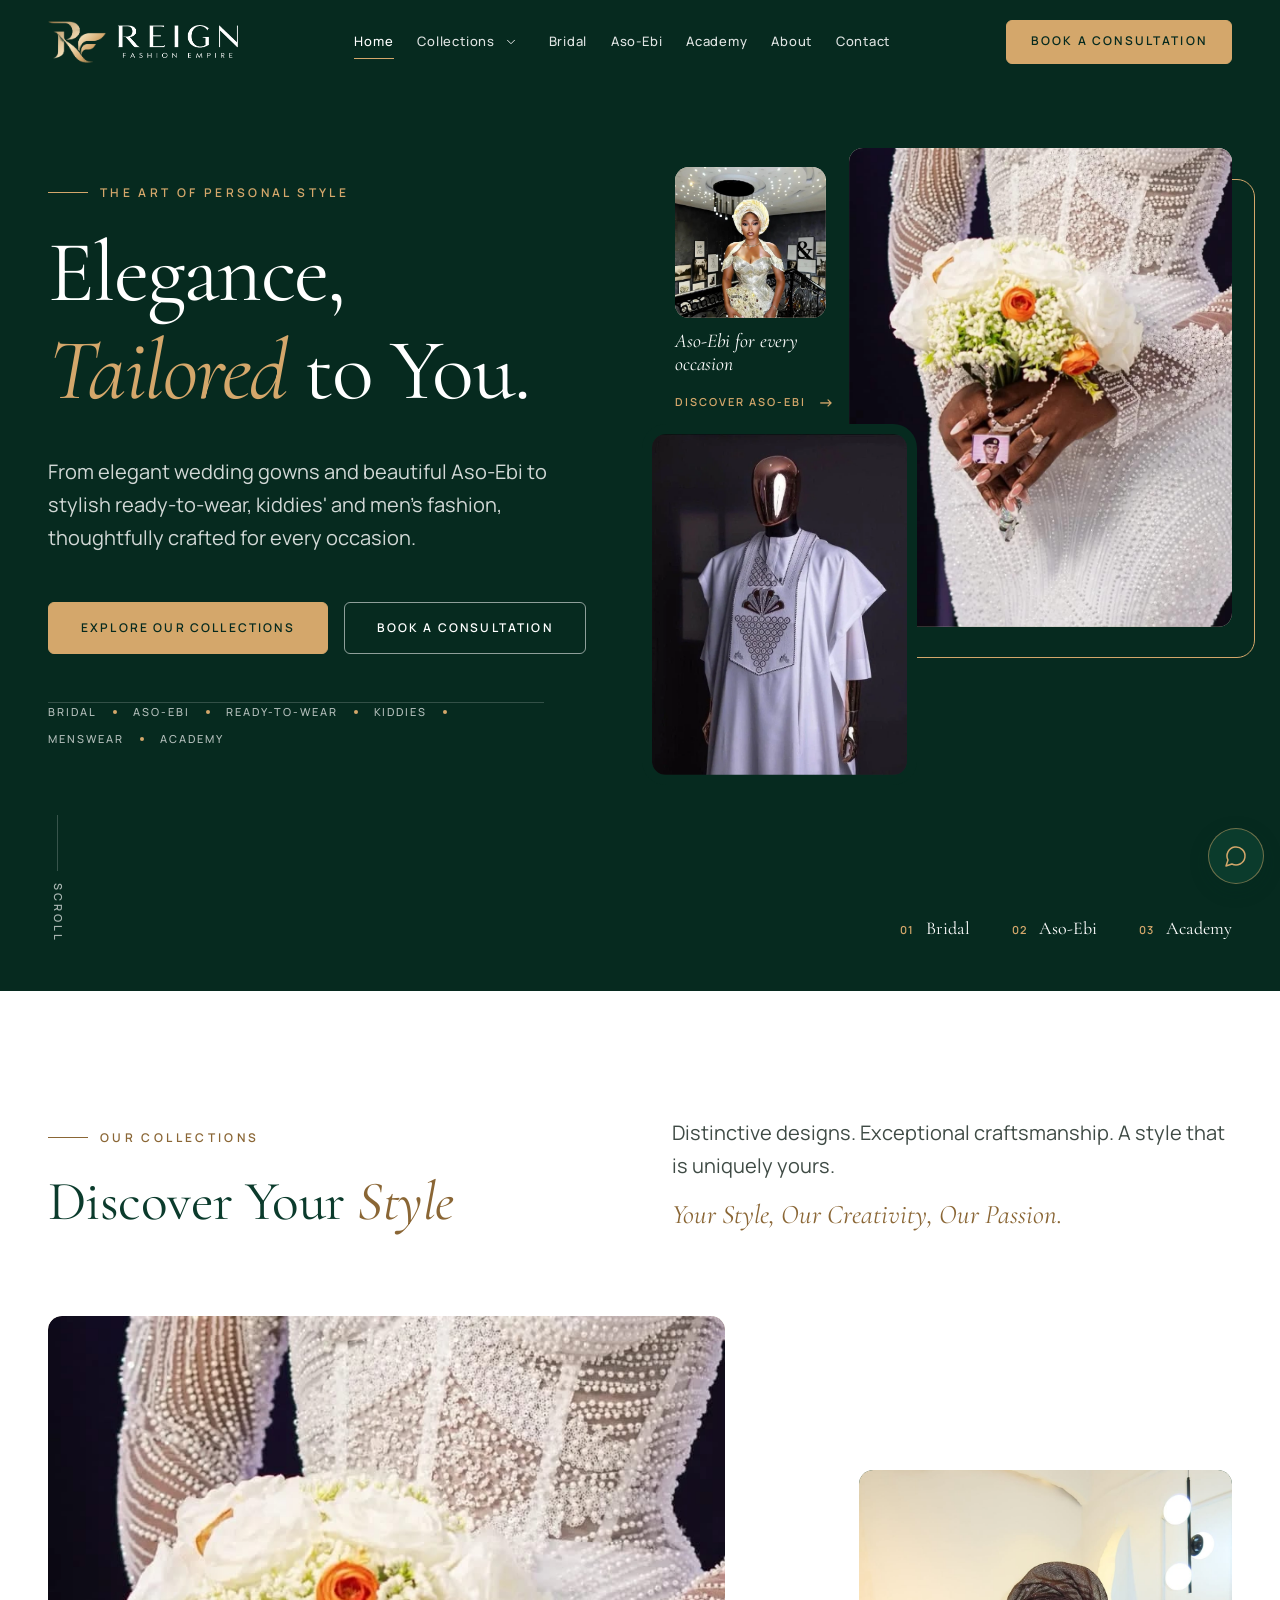
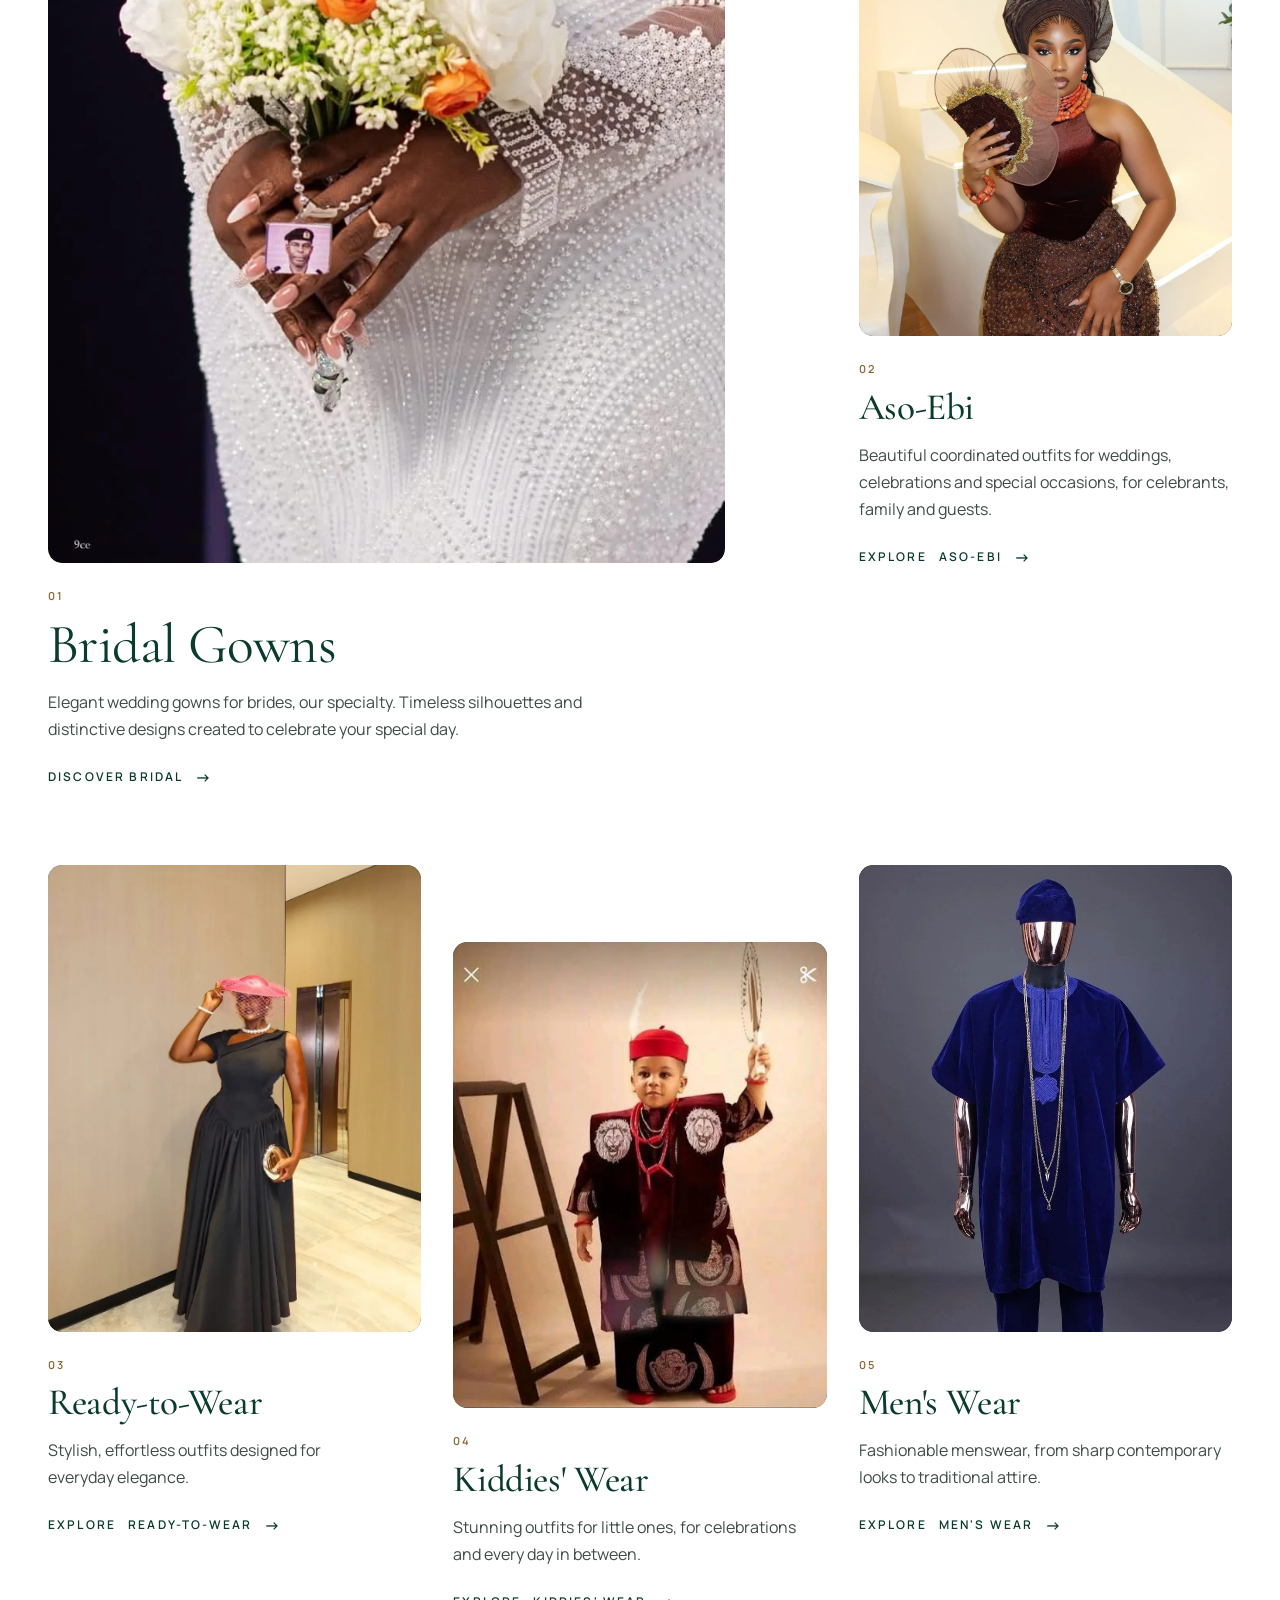
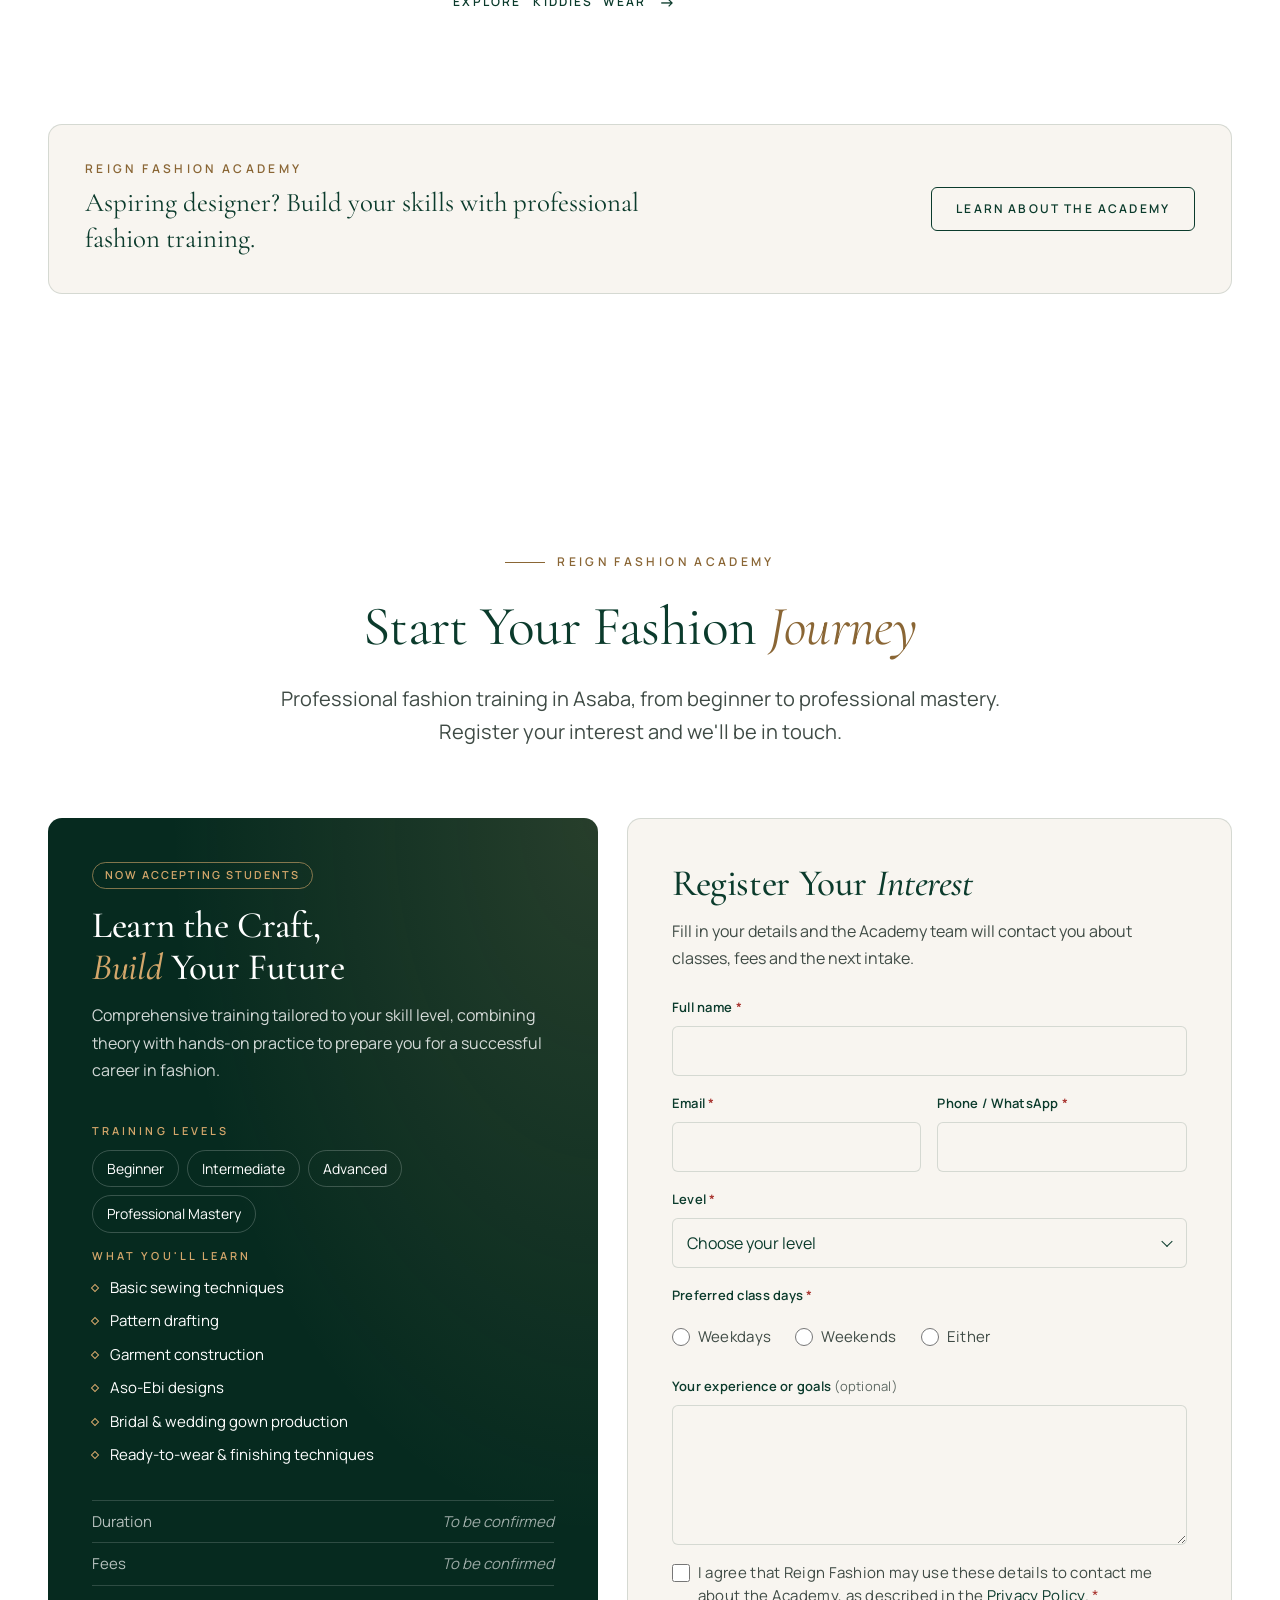
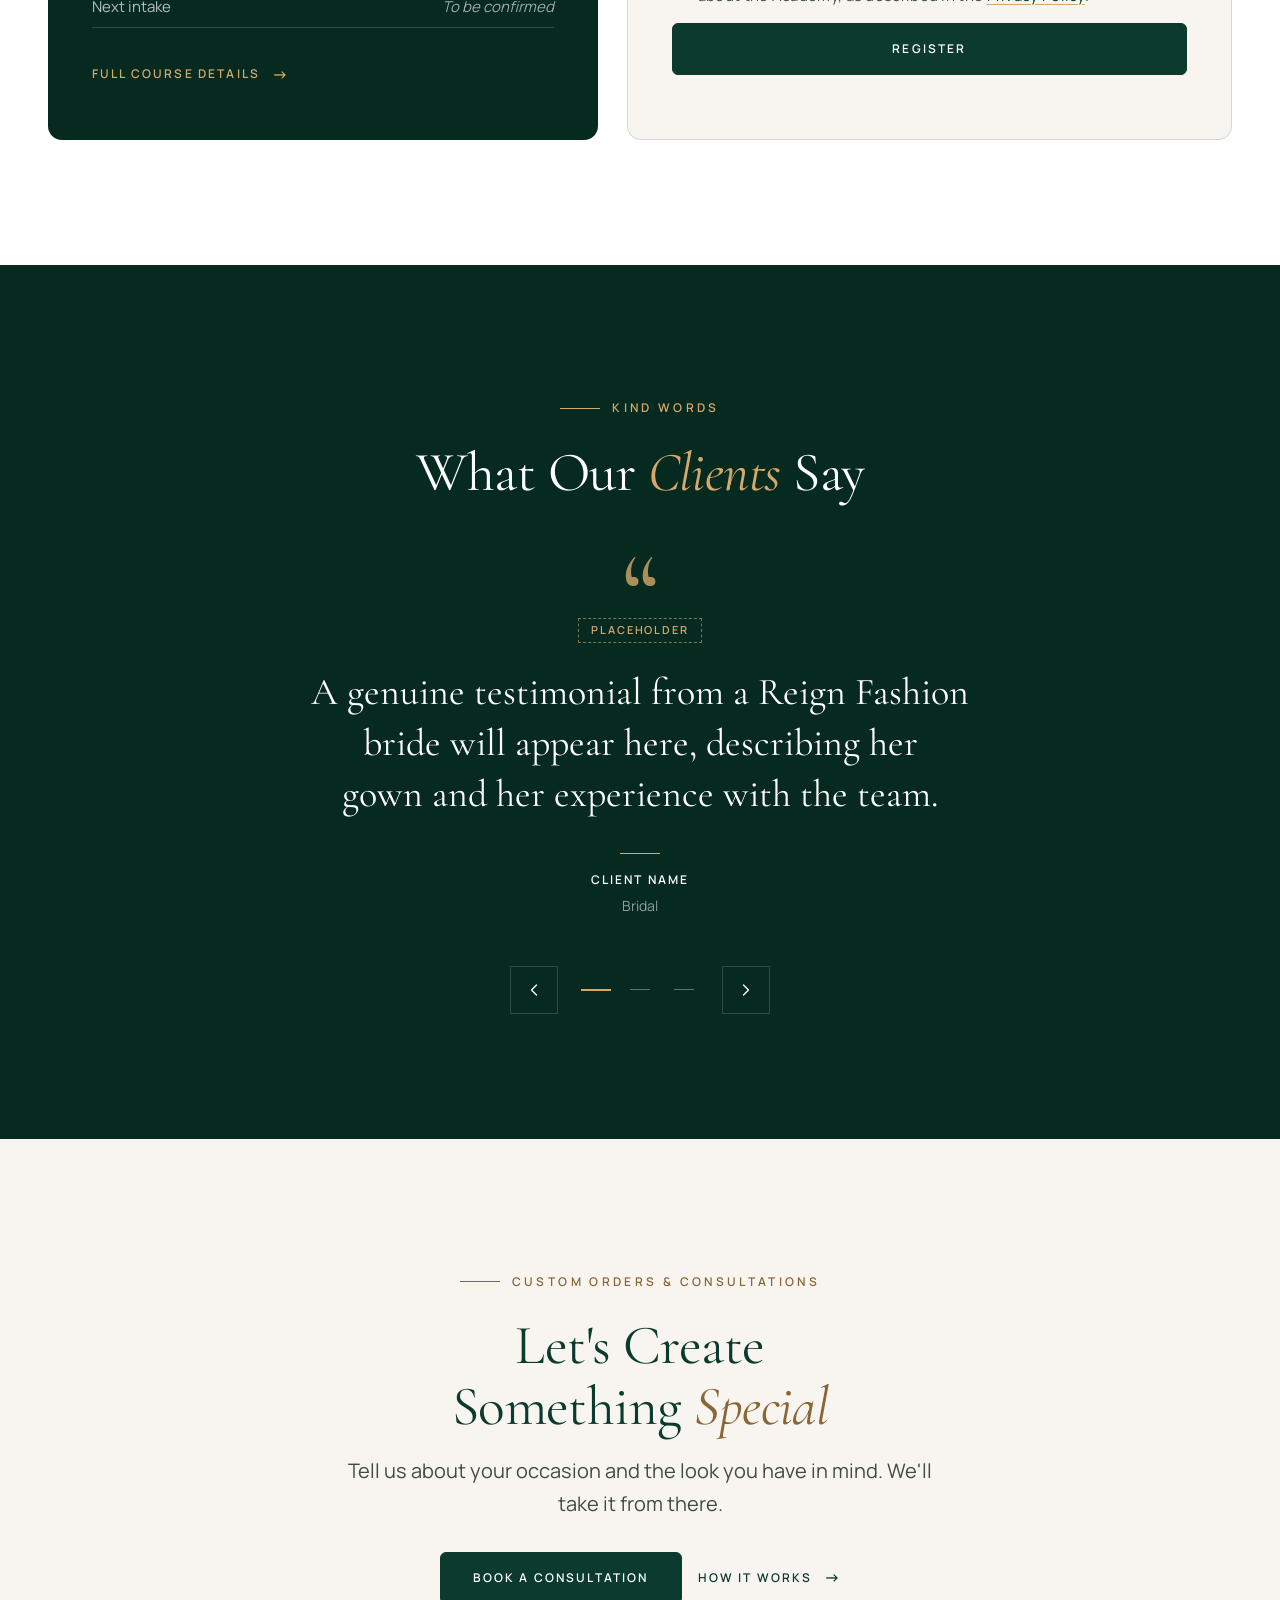
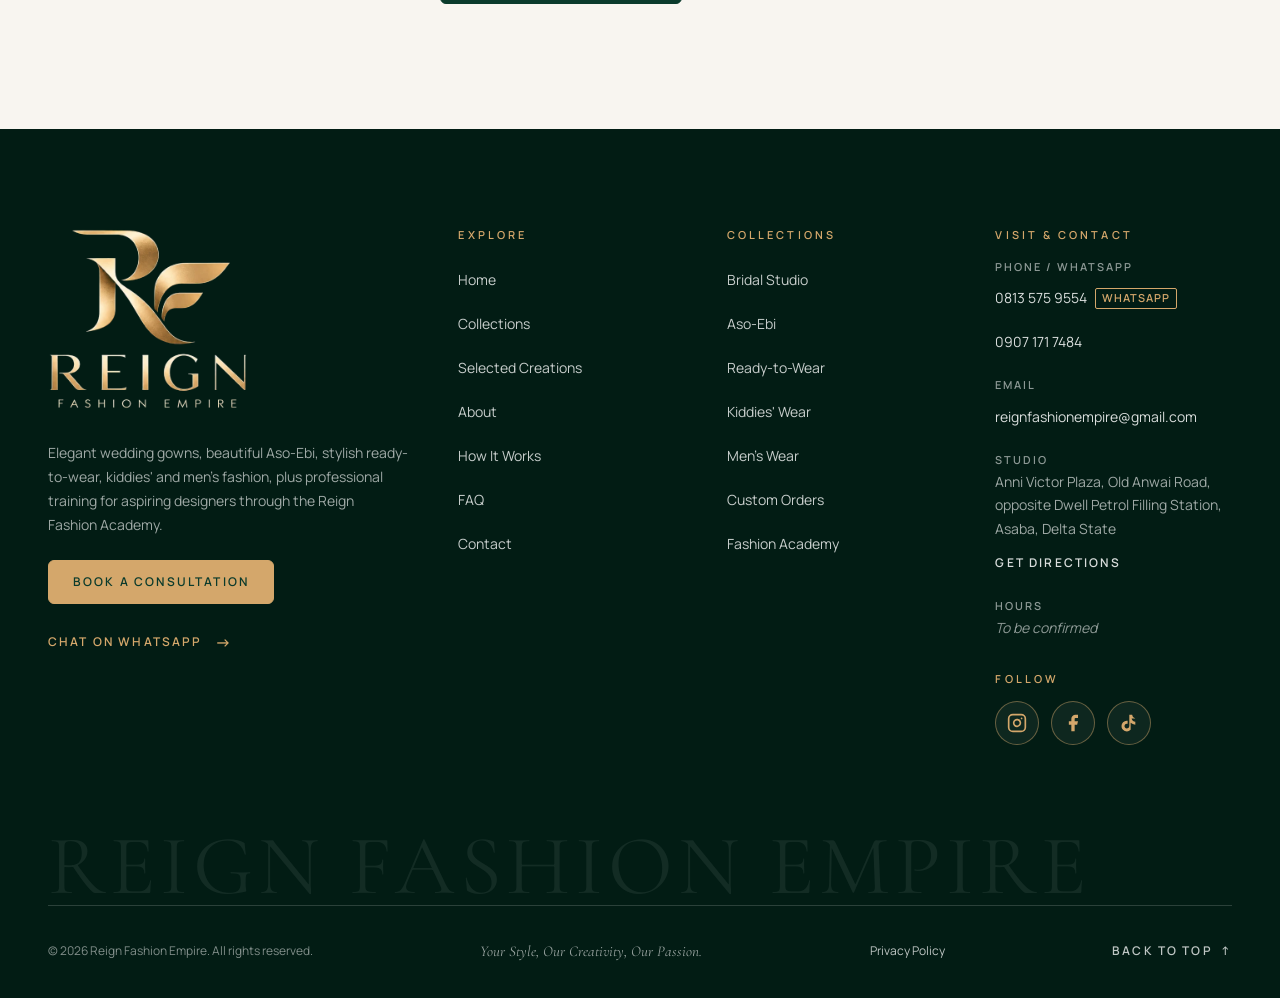
==== index.html @ 63a2de09 "Use the pearl-beaded bouquet gown on every Bridal Gowns card Co-Authored-By: Claude Opus 5.5 <norepl" ====
<!DOCTYPE html>
<html lang="en">
<head>
  <meta charset="UTF-8">
  <meta name="viewport" content="width=device-width, initial-scale=1">

  <title>Reign Fashion Empire | Wedding Gowns, Aso-Ebi &amp; Fashion Academy in Asaba</title>
  <meta name="description" content="Reign Fashion Empire, Asaba: elegant wedding gowns, beautiful Aso-Ebi, stylish ready-to-wear, kiddies' and men's wear, plus professional fashion training at the Reign Fashion Academy.">
  <meta name="theme-color" content="#062A1F">

  <!-- Flags JS support so entrance animations never hide content when JS is off -->
  <script>document.documentElement.classList.add('js');</script>

  <link rel="canonical" href="https://reignfashionempire.com/">

  <!-- Social sharing previews (WhatsApp, Facebook, X, LinkedIn) -->
  <meta property="og:type" content="website">
  <meta property="og:site_name" content="Reign Fashion Empire">
  <meta property="og:locale" content="en_NG">
  <meta property="og:title" content="Reign Fashion Empire | Wedding Gowns, Aso-Ebi & Fashion Academy in Asaba">
  <meta property="og:description" content="Reign Fashion Empire, Asaba: elegant wedding gowns, beautiful Aso-Ebi, stylish ready-to-wear, kiddies' and men's wear, plus professional fashion training at the Reign Fashion Academy.">
  <meta property="og:url" content="https://reignfashionempire.com/">
  <meta property="og:image" content="https://reignfashionempire.com/assets/images/brand/og-image.jpg">
  <meta property="og:image:width" content="1200">
  <meta property="og:image:height" content="630">
  <meta property="og:image:alt" content="Reign Fashion Empire logo in gold on deep green">
  <meta name="twitter:card" content="summary_large_image">
  <meta name="twitter:title" content="Reign Fashion Empire | Wedding Gowns, Aso-Ebi & Fashion Academy in Asaba">
  <meta name="twitter:description" content="Reign Fashion Empire, Asaba: elegant wedding gowns, beautiful Aso-Ebi, stylish ready-to-wear, kiddies' and men's wear, plus professional fashion training at the Reign Fashion Academy.">
  <meta name="twitter:image" content="https://reignfashionempire.com/assets/images/brand/og-image.jpg">

  <!-- STRUCTURED DATA (generated): business details + FAQ for Google -->
  <script type="application/ld+json">
  {
    "@context": "https://schema.org",
    "@type": "ClothingStore",
    "@id": "https://reignfashionempire.com/#business",
    "name": "Reign Fashion Empire",
    "url": "https://reignfashionempire.com/",
    "logo": "https://reignfashionempire.com/assets/images/brand/logo-full-gold.png",
    "image": "https://reignfashionempire.com/assets/images/brand/og-image.jpg",
    "description": "Fashion design house in Asaba creating wedding gowns, Aso-Ebi, ready-to-wear, kiddies' and men's wear, with professional fashion training at the Reign Fashion Academy.",
    "slogan": "Your Style, Our Creativity, Our Passion.",
    "telephone": "+2348135759554",
    "email": "reignfashionempire@gmail.com",
    "address": {
      "@type": "PostalAddress",
      "streetAddress": "Anni Victor Plaza, Old Anwai Road, opposite Dwell Petrol Filling Station",
      "addressLocality": "Asaba",
      "addressRegion": "Delta State",
      "addressCountry": "NG"
    },
    "areaServed": {
      "@type": "City",
      "name": "Asaba"
    },
    "contactPoint": [
      {
        "@type": "ContactPoint",
        "telephone": "+2348135759554",
        "contactType": "customer service",
        "availableLanguage": "English"
      },
      {
        "@type": "ContactPoint",
        "telephone": "+2349071717484",
        "contactType": "customer service",
        "availableLanguage": "English"
      }
    ],
    "sameAs": [
      "https://www.instagram.com/reign_fashion_empire/",
      "https://www.facebook.com/Reign-Fashion-Empire",
      "https://www.tiktok.com/@reignfashionacademy"
    ]
  }
  </script>
  <!-- /STRUCTURED DATA -->

  <!-- Icons: gold RF monogram on brand green (generated from the logo) -->
  <link rel="icon" href="assets/favicon-48.png" type="image/png" sizes="48x48">
  <link rel="apple-touch-icon" href="assets/apple-touch-icon.png">

  <!-- Fonts -->
  <link rel="preconnect" href="https://fonts.googleapis.com">
  <link rel="preconnect" href="https://fonts.gstatic.com" crossorigin>
  <!-- Fonts load without blocking the page; text shows in a fallback font first -->
  <link rel="preload" as="style" href="https://fonts.googleapis.com/css2?family=Cormorant+Garamond:ital,wght@0,400;0,500;0,600;1,400;1,500&family=Manrope:wght@300;400;500;600&display=swap" onload="this.onload=null;this.rel='stylesheet'">
  <noscript><link rel="stylesheet" href="https://fonts.googleapis.com/css2?family=Cormorant+Garamond:ital,wght@0,400;0,500;0,600;1,400;1,500&family=Manrope:wght@300;400;500;600&display=swap"></noscript>

  <link rel="stylesheet" href="css/style.css">

</head>
<body data-page="home">

  <!-- LAYOUT:TOP (generated by tools/build-layout.js: edit there, not here) -->
  <a class="skip-link" href="#main">Skip to main content</a>

  <header class="site-header" id="site-header">
    <div class="container header-inner">
      <a href="./" class="wordmark brand">
        <span class="brand__mark" aria-hidden="true"></span>
        <span class="brand__word" aria-hidden="true"></span>
        <span class="visually-hidden">Reign Fashion Empire, home</span>
      </a>

      <nav class="primary-nav" aria-label="Primary">
        <ul class="nav-list">
          <li><a href="./" class="nav-link is-active" aria-current="page">Home</a></li>
          <li class="nav-item has-sub">
            <a href="collections" class="nav-link">Collections</a>
            <button type="button" class="nav-sub-toggle" aria-expanded="false" aria-controls="sub-collections" aria-label="Show collections menu"><svg class="icon icon--chevron" viewBox="0 0 24 24" aria-hidden="true" focusable="false"><path d="m6 9 6 6 6-6"/></svg></button>
            <ul class="nav-sub" id="sub-collections">
              <li><a href="women" class="nav-sub-link">Women's Collection</a></li>
              <li><a href="men" class="nav-sub-link">Men's Collection</a></li>
              <li><a href="kids" class="nav-sub-link">Kiddies' Collection</a></li>
              <li><a href="collections" class="nav-sub-link">All Collections</a></li>
            </ul>
          </li>
          <li><a href="bridal" class="nav-link">Bridal</a></li>
          <li><a href="aso-ebi" class="nav-link">Aso-Ebi</a></li>
          <li><a href="academy" class="nav-link">Academy</a></li>
          <li><a href="about" class="nav-link">About</a></li>
          <li><a href="contact" class="nav-link">Contact</a></li>
        </ul>
      </nav>

      <a href="contact" class="btn btn--dark btn--sm header-cta">Book a Consultation</a>

      <button class="menu-toggle" id="menu-toggle" type="button"
              aria-expanded="false" aria-controls="mobile-menu" aria-label="Open menu">
        <span class="menu-toggle__bar"></span>
        <span class="menu-toggle__bar"></span>
      </button>
    </div>
  </header>

  <div class="mobile-menu" id="mobile-menu" role="dialog" aria-modal="true" aria-label="Site menu" hidden>
    <div class="mobile-menu__inner container">
      <nav aria-label="Mobile">
        <ul class="mobile-nav-list">
          <li><a href="./" class="mobile-nav-link is-active" aria-current="page">Home</a></li>
          <li><a href="collections" class="mobile-nav-link">Collections</a>
            <ul class="mobile-sub-list">
              <li><a href="women" class="mobile-sub-link">Women's Collection</a></li>
              <li><a href="men" class="mobile-sub-link">Men's Collection</a></li>
              <li><a href="kids" class="mobile-sub-link">Kiddies' Collection</a></li>
            </ul>
          </li>
          <li><a href="bridal" class="mobile-nav-link">Bridal</a></li>
          <li><a href="aso-ebi" class="mobile-nav-link">Aso-Ebi</a></li>
          <li><a href="academy" class="mobile-nav-link">Academy</a></li>
          <li><a href="about" class="mobile-nav-link">About</a></li>
          <li><a href="contact" class="mobile-nav-link">Contact</a></li>
        </ul>
      </nav>
      <div class="mobile-menu__footer">
        <a href="contact" class="btn btn--gold mobile-nav-link">Book a Consultation</a>
        <p class="mobile-menu__note">Bridal · Aso-Ebi · Ready-to-Wear · Academy</p>
      </div>
    </div>
  </div>
  <!-- /LAYOUT:TOP -->

  <main id="main">

    <!-- ============================================================
         HERO
         ============================================================ -->
    <section id="home" class="hero" aria-labelledby="hero-title">
      <div class="container hero__grid">

        <div class="hero__content">
          <p class="eyebrow hero-anim" style="--d: 100ms">The Art of Personal Style</p>

          <h1 id="hero-title" class="display hero__title">
            <span class="hero__line"><span class="hero-anim hero-anim--rise" style="--d: 200ms">Elegance,</span></span>
            <span class="hero__line"><span class="hero-anim hero-anim--rise" style="--d: 320ms"><em>Tailored</em> to You.</span></span>
          </h1>

          <p class="lead hero__lead hero-anim" style="--d: 520ms">
            From elegant wedding gowns and beautiful Aso-Ebi to stylish ready-to-wear,
            kiddies' and men's fashion, thoughtfully crafted for every occasion.
          </p>

          <div class="btn-row hero-anim" style="--d: 640ms">
            <a href="#collections" class="btn btn--dark">Explore Our Collections</a>
            <a href="contact" class="btn btn--outline">Book a Consultation</a>
          </div>

          <ul class="hero__tags hero-anim" style="--d: 760ms" aria-label="What we create">
            <li>Bridal</li>
            <li>Aso-Ebi</li>
            <li>Ready-to-Wear</li>
            <li>Kiddies</li>
            <li>Menswear</li>
            <li>Academy</li>
          </ul>
        </div>

        <!-- Editorial image composition.
             To use real photos, place an <img> inside each .img-slot, e.g.
             <img src="assets/images/hero-bridal.jpg" alt="…" width="1200" height="1500" fetchpriority="high">
             The placeholder label hides automatically once an <img> is present. -->
        <div class="hero__visual">
          <span class="hero__frame" aria-hidden="true"></span>

          <!-- IMAGE SLOT: hero-bridal — assets/images/bridal/gown-pearl-mermaid-veil.webp (owner photo) (portrait 4:5, min. 1200×1500)
               Lead image: wedding gowns are the brand's specialty. -->
          <figure class="hero__img hero__img--main">
            <div class="img-slot img-slot--warm ratio-portrait hero-reveal" style="--d: 300ms"
                 data-label="Hero · Bridal gown · 4:5"><img src="assets/images/bridal/bridal-pearl-bouquet.jpg" alt="Reign Fashion bridal: pearl-beaded illusion gown with sheer sleeves, held with a bouquet of white roses and orange ranunculus" width="864" height="1080" fetchpriority="high" decoding="async" style="object-position: 50% 40%"></div>
          </figure>

          <!-- IMAGE SLOT: hero-men — assets/images/men/men-white-agbada.webp (owner photo) (portrait 3:4, min. 900×1200) -->
          <figure class="hero__img hero__img--overlap">
            <div class="img-slot img-slot--dark hero-reveal" style="--d: 500ms; aspect-ratio: 3 / 4"
                 data-label="Hero · Men's wear · 3:4"><img src="assets/images/men/men-white-agbada.webp" alt="Reign Fashion menswear: white agbada with an ornate embroidered front panel" width="735" height="916" loading="lazy" decoding="async" style="object-position: 50% 22%"></div>
          </figure>

          <!-- IMAGE SLOT: hero-aso-ebi — assets/images/aso-ebi/aso-ebi-champagne-rose.jpg (square 1:1) -->
          <figure class="hero__img hero__img--small">
            <div class="img-slot img-slot--warm ratio-square hero-reveal" style="--d: 700ms"
                 data-label="Hero · Aso‑Ebi · 1:1"><img src="assets/images/aso-ebi/aso-ebi-silver-sister-groom.jpg" alt="Reign Fashion Aso-Ebi: silver and gold sculpted corset gown with off-shoulder straps, gold gele and a “Sister of the Groom” fan" width="961" height="1172" decoding="async" style="object-position: 50% 14%"></div>
            <figcaption class="hero__caption hero-anim" style="--d: 1000ms">
              <span class="hero__caption-kicker">Aso-Ebi for every occasion</span>
              <a href="aso-ebi" class="link-arrow">Discover Aso-Ebi</a>
            </figcaption>
          </figure>
        </div>
      </div>

      <div class="container hero__foot">
        <a href="#collections" class="scroll-cue" aria-label="Scroll to collections">
          <span class="scroll-cue__line" aria-hidden="true"></span>
          <span class="scroll-cue__text">Scroll</span>
        </a>
        <nav class="hero__index" aria-label="Collections shortcuts">
          <a href="bridal"><span>01</span> Bridal</a>
          <a href="#aso-ebi"><span>02</span> Aso-Ebi</a>
          <a href="academy"><span>03</span> Academy</a>
        </nav>
      </div>
    </section>

    <!-- ============================================================
         COLLECTIONS
         Each "Explore" link points to the gallery and carries a
         data-gallery-filter value; the gallery (built later) uses it
         to pre-select the matching category.
         ============================================================ -->
    <section id="collections" class="section section--white collections" aria-labelledby="collections-title">
      <div class="container">

        <header class="collections__head">
          <div>
            <p class="eyebrow reveal">Our Collections</p>
            <h2 id="collections-title" class="h2 reveal" style="--d: 80ms">Discover Your <em>Style</em></h2>
          </div>
          <div class="collections__intro reveal" style="--d: 160ms">
            <p class="lead">Distinctive designs. Exceptional craftsmanship. A style that is uniquely yours.</p>
            <p class="collections__motto">Your Style, Our Creativity, Our Passion.</p>
          </div>
        </header>

        <div class="collections__grid">

          <!-- 01 — Bridal (feature panel) -->
          <article class="collection collection--feature reveal" aria-labelledby="col-bridal-title">
            <div class="collection__media">
              <!-- IMAGE SLOT: collection-bridal — assets/images/bridal/gown-crystal-cape.webp (owner photo) (portrait 4:5, min. 1400×1750) -->
              <div class="img-slot img-slot--warm" data-label="Collection · Wedding gowns · 4:5"><img src="assets/images/bridal/bridal-pearl-bouquet.jpg" alt="Reign Fashion bridal: pearl-beaded illusion gown with sheer sleeves, held with a bouquet of white roses and orange ranunculus" width="864" height="1080" loading="lazy" decoding="async" style="object-position: 50% 40%"></div>
            </div>
            <div class="collection__body">
              <span class="collection__index">01</span>
              <h3 id="col-bridal-title" class="collection__title">Bridal Gowns</h3>
              <p class="collection__text">
                Elegant wedding gowns for brides, our specialty. Timeless silhouettes and
                distinctive designs created to celebrate your special day.
              </p>
              <a href="bridal" class="link-arrow collection__link">Discover Bridal</a>
            </div>
          </article>

          <!-- 02 — Aso-Ebi -->
          <article class="collection collection--offset reveal" style="--d: 120ms" id="aso-ebi" aria-labelledby="col-asoebi-title">
            <div class="collection__media">
              <!-- IMAGE SLOT: collection-aso-ebi — assets/images/aso-ebi/aso-ebi-emerald-corset.jpg (portrait 4:5) -->
              <div class="img-slot img-slot--wine" data-label="Collection · Aso‑Ebi · 4:5"><img src="assets/images/aso-ebi/aso-ebi-chocolate-velvet-fan.jpg" alt="Reign Fashion Aso-Ebi: chocolate velvet halter bodice with a beaded lace skirt, brown gele, coral beads and a beaded hand fan" width="1066" height="1600" loading="lazy" decoding="async" style="object-position: 50% 20%"></div>
            </div>
            <div class="collection__body">
              <span class="collection__index">02</span>
              <h3 id="col-asoebi-title" class="collection__title">Aso-Ebi</h3>
              <p class="collection__text">
                Beautiful coordinated outfits for weddings, celebrations and special
                occasions, for celebrants, family and guests.
              </p>
              <a href="aso-ebi" class="link-arrow collection__link" data-gallery-filter="aso-ebi">Explore <span class="collection__link-cat">Aso-Ebi</span></a>
            </div>
          </article>

          <!-- 03 — Ready-to-Wear -->
          <article class="collection reveal" id="ready-to-wear" aria-labelledby="col-rtw-title">
            <div class="collection__media">
              <!-- IMAGE SLOT: collection-ready-to-wear — assets/images/ready-to-wear/ready-to-wear-burgundy-jumpsuit.jpg (portrait 4:5) -->
              <div class="img-slot img-slot--wine" data-label="Collection · Ready-to-wear · 4:5"><img src="assets/images/ready-to-wear/ready-to-wear-black-gown-pink-hat.jpg" alt="Reign Fashion ready-to-wear: black asymmetric drop-waist gown styled with a pink veiled hat and pearls" width="853" height="1068" loading="lazy" decoding="async" style="object-position: 50% 25%"></div>
            </div>
            <div class="collection__body">
              <span class="collection__index">03</span>
              <h3 id="col-rtw-title" class="collection__title">Ready-to-Wear</h3>
              <p class="collection__text">Stylish, effortless outfits designed for everyday elegance.</p>
              <a href="collections?filter=ready-to-wear#gallery" class="link-arrow collection__link" data-gallery-filter="ready-to-wear">Explore <span class="collection__link-cat">Ready-to-Wear</span></a>
            </div>
          </article>

          <!-- 04 — Kiddies' Wear -->
          <article class="collection collection--offset-sm reveal" style="--d: 120ms" id="kids" aria-labelledby="col-kids-title">
            <div class="collection__media">
              <!-- IMAGE SLOT: collection-kids — assets/images/kids/kids-royal-isiagu.jpg (portrait 4:5) -->
              <div class="img-slot img-slot--wine" data-label="Collection · Kiddies' wear · 4:5"><img src="assets/images/kids/kids-royal-isiagu.jpg" alt="Reign Fashion kiddies: Young boy in royal burgundy Isiagu outfit with red cap, coral beads and ceremonial fan" width="507" height="604" loading="lazy" decoding="async" style="object-position: 50% 15%"></div>
            </div>
            <div class="collection__body">
              <span class="collection__index">04</span>
              <h3 id="col-kids-title" class="collection__title">Kiddies' Wear</h3>
              <p class="collection__text">Stunning outfits for little ones, for celebrations and every day in between.</p>
              <a href="kids" class="link-arrow collection__link">Explore <span class="collection__link-cat">Kiddies' Wear</span></a>
            </div>
          </article>

          <!-- 05 — Men's Wear -->
          <article class="collection reveal" style="--d: 240ms" id="men" aria-labelledby="col-men-title">
            <div class="collection__media">
              <!-- IMAGE SLOT: collection-men — assets/images/men/men-royal-velvet.webp (owner photo) (portrait 4:5, min. 900×1125) -->
              <div class="img-slot img-slot--dark" data-label="Collection · Men's wear · 4:5"><img src="assets/images/men/men-royal-velvet.webp" alt="Reign Fashion menswear: royal blue velvet kaftan with an embroidered neckline and matching cap" width="735" height="909" loading="lazy" decoding="async" style="object-position: 50% 25%"></div>
            </div>
            <div class="collection__body">
              <span class="collection__index">05</span>
              <h3 id="col-men-title" class="collection__title">Men's Wear</h3>
              <p class="collection__text">Fashionable menswear, from sharp contemporary looks to traditional attire.</p>
              <a href="men" class="link-arrow collection__link">Explore <span class="collection__link-cat">Men's Wear</span></a>
            </div>
          </article>

        </div>

        <!-- Academy teaser: full section follows in a later step -->
        <aside class="collections__academy reveal" aria-label="Reign Fashion Academy">
          <p class="collections__academy-text">
            <span class="collections__academy-kicker">Reign Fashion Academy</span>
            Aspiring designer? Build your skills with professional fashion training.
          </p>
          <a href="academy" class="btn btn--outline btn--sm">Learn About the Academy</a>
        </aside>

      </div>
    </section>

    <!-- ============================================================
         ACADEMY REGISTRATION (home page)
         Left card: class advert. Right card: registration form, posted to
         api/academy-register.php and listed in admin/academy.php.
         Schedule & fees are filled from admin → Settings (data-academy).
         ============================================================ -->
    <section id="academy-register" class="section section--white academy-reg" aria-labelledby="academy-reg-title">
      <div class="container">
        <header class="section-head section-head--center">
          <p class="eyebrow reveal">Reign Fashion Academy</p>
          <h2 id="academy-reg-title" class="h2 reveal" style="--d: 80ms">Start Your Fashion <em>Journey</em></h2>
          <p class="lead reveal" style="--d: 160ms">Professional fashion training in Asaba, from beginner to professional mastery. Register your interest and we'll be in touch.</p>
        </header>

        <div class="academy-reg__grid">
          <!-- Card 1: advert -->
          <article class="reg-card reg-card--advert reveal" aria-labelledby="advert-title">
            <p class="reg-card__kicker">Now accepting students</p>
            <h3 id="advert-title" class="reg-card__title">Learn the Craft, <em>Build</em> Your Future</h3>
            <p class="reg-card__text">Comprehensive training tailored to your skill level, combining theory with hands-on practice to prepare you for a successful career in fashion.</p>

            <h4 class="reg-card__label">Training levels</h4>
            <ul class="reg-levels">
              <li>Beginner</li>
              <li>Intermediate</li>
              <li>Advanced</li>
              <li>Professional Mastery</li>
            </ul>

            <h4 class="reg-card__label">What you'll learn</h4>
            <ul class="reg-topics">
              <li>Basic sewing techniques</li>
              <li>Pattern drafting</li>
              <li>Garment construction</li>
              <li>Aso-Ebi designs</li>
              <li>Bridal &amp; wedding gown production</li>
              <li>Ready-to-wear &amp; finishing techniques</li>
            </ul>

            <dl class="reg-facts">
              <div><dt>Duration</dt><dd class="is-pending" data-academy="duration">To be confirmed</dd></div>
              <div><dt>Fees</dt><dd class="is-pending" data-academy="fees">To be confirmed</dd></div>
              <div><dt>Next intake</dt><dd class="is-pending" data-academy="intake">To be confirmed</dd></div>
            </dl>
            <a href="academy" class="link-arrow reg-card__more">Full Course Details</a>
          </article>

          <!-- Card 2: registration form -->
          <div class="reg-card reg-card--form reveal" style="--d: 120ms">
            <h3 class="reg-card__title">Register Your <em>Interest</em></h3>
            <p class="reg-card__text">Fill in your details and the Academy team will contact you about classes, fees and the next intake.</p>

            <form class="reg-form" id="academy-form" novalidate>
              <div class="field">
                <label for="a-name">Full name <span class="req" aria-hidden="true">*</span></label>
                <input id="a-name" name="name" type="text" autocomplete="name" required aria-describedby="a-name-err">
                <p class="field__error" id="a-name-err"></p>
              </div>
              <div class="reg-form__row">
                <div class="field">
                  <label for="a-email">Email <span class="req" aria-hidden="true">*</span></label>
                  <input id="a-email" name="email" type="email" autocomplete="email" inputmode="email" required aria-describedby="a-email-err">
                  <p class="field__error" id="a-email-err"></p>
                </div>
                <div class="field">
                  <label for="a-phone">Phone / WhatsApp <span class="req" aria-hidden="true">*</span></label>
                  <input id="a-phone" name="phone" type="tel" autocomplete="tel" inputmode="tel" required aria-describedby="a-phone-err">
                  <p class="field__error" id="a-phone-err"></p>
                </div>
              </div>
              <div class="field">
                <label for="a-level">Level <span class="req" aria-hidden="true">*</span></label>
                <div class="select-wrap">
                  <select id="a-level" name="level" required aria-describedby="a-level-err">
                    <option value="">Choose your level</option>
                    <option value="beginner">Beginner: I'm new to sewing</option>
                    <option value="intermediate">Intermediate: I can sew basic garments</option>
                    <option value="advanced">Advanced: I make full outfits</option>
                    <option value="professional">Professional Mastery</option>
                  </select>
                </div>
                <p class="field__error" id="a-level-err"></p>
              </div>
              <fieldset class="field field--choice" aria-describedby="a-schedule-err">
                <legend>Preferred class days <span class="req" aria-hidden="true">*</span></legend>
                <div class="choices">
                  <label class="choice"><input type="radio" name="schedule" value="weekdays" required> Weekdays</label>
                  <label class="choice"><input type="radio" name="schedule" value="weekends"> Weekends</label>
                  <label class="choice"><input type="radio" name="schedule" value="either"> Either</label>
                </div>
                <p class="field__error" id="a-schedule-err"></p>
              </fieldset>
              <div class="field">
                <label for="a-experience">Your experience or goals <span class="field__optional">(optional)</span></label>
                <textarea id="a-experience" name="experience" rows="3" maxlength="1500"></textarea>
              </div>
              <div class="field field--consent">
                <label class="choice choice--consent">
                  <input type="checkbox" name="consent" value="yes" required aria-describedby="a-consent-err">
                  <span>I agree that Reign Fashion may use these details to contact me about the Academy, as described in the <a href="privacy" target="_blank" rel="noopener">Privacy Policy</a>. <span class="req" aria-hidden="true">*</span></span>
                </label>
                <p class="field__error" id="a-consent-err"></p>
              </div>
              <div class="hp" aria-hidden="true">
                <label for="a-website">Leave this field empty</label>
                <input id="a-website" name="website" type="text" tabindex="-1" autocomplete="off">
              </div>
              <button type="submit" class="btn btn--dark reg-form__submit">Register</button>
              <div class="form-status" id="academy-status" role="status" aria-live="polite" tabindex="-1" hidden></div>
            </form>
          </div>
        </div>
      </div>
    </section>

    <!-- ============================================================
         TESTIMONIALS
         PLACEHOLDERS ONLY — replace each slide with genuine client
         feedback (shared with the client's permission), then delete the
         .testimonial__tag "Placeholder" labels. Do not add invented
         names, photos or star ratings.
         To add or remove a testimonial, copy or delete an <li> slide;
         the script builds the dots and counter automatically.
         ============================================================ -->
    <section id="testimonials" class="section section--dark testimonials on-dark" aria-labelledby="testimonials-title">
      <div class="container">

        <header class="section-head section-head--center">
          <p class="eyebrow reveal">Kind Words</p>
          <h2 id="testimonials-title" class="h2 reveal" style="--d: 80ms">What Our <em>Clients</em> Say</h2>
        </header>

        <div class="carousel reveal" style="--d: 160ms" aria-roledescription="carousel" aria-label="Client testimonials">
          <span class="testimonial__mark" aria-hidden="true">&ldquo;</span>

          <div class="carousel__viewport">
            <ul class="carousel__track" aria-live="polite">
              <li class="carousel__slide" role="group" aria-roledescription="slide" aria-label="1 of 3">
                <figure class="testimonial">
                  <span class="testimonial__tag">Placeholder</span>
                  <blockquote class="testimonial__quote">
                    <p>A genuine testimonial from a Reign Fashion bride will appear here, describing her gown and her experience with the team.</p>
                  </blockquote>
                  <figcaption class="testimonial__cite">
                    <span class="testimonial__name">Client name</span>
                    <span class="testimonial__meta">Bridal</span>
                  </figcaption>
                </figure>
              </li>
              <li class="carousel__slide" role="group" aria-roledescription="slide" aria-label="2 of 3">
                <figure class="testimonial">
                  <span class="testimonial__tag">Placeholder</span>
                  <blockquote class="testimonial__quote">
                    <p>Feedback from an Aso-Ebi or occasion-wear client will appear here once it has been collected and approved for use.</p>
                  </blockquote>
                  <figcaption class="testimonial__cite">
                    <span class="testimonial__name">Client name</span>
                    <span class="testimonial__meta">Aso-Ebi</span>
                  </figcaption>
                </figure>
              </li>
              <li class="carousel__slide" role="group" aria-roledescription="slide" aria-label="3 of 3">
                <figure class="testimonial">
                  <span class="testimonial__tag">Placeholder</span>
                  <blockquote class="testimonial__quote">
                    <p>Words from a Reign Fashion Academy student about their training experience will appear here.</p>
                  </blockquote>
                  <figcaption class="testimonial__cite">
                    <span class="testimonial__name">Student name</span>
                    <span class="testimonial__meta">Academy</span>
                  </figcaption>
                </figure>
              </li>
            </ul>
          </div>

          <div class="carousel__controls">
            <button type="button" class="lightbox__btn carousel__btn" data-carousel="prev" aria-label="Previous testimonial">
              <svg viewBox="0 0 24 24" aria-hidden="true" focusable="false"><path d="m15 18-6-6 6-6"/></svg>
            </button>
            <div class="carousel__dots" role="group" aria-label="Choose a testimonial"></div>
            <button type="button" class="lightbox__btn carousel__btn" data-carousel="next" aria-label="Next testimonial">
              <svg viewBox="0 0 24 24" aria-hidden="true" focusable="false"><path d="m9 18 6-6-6-6"/></svg>
            </button>
          </div>
        </div>
      </div>
    </section>

    <!-- ============================================================
         IN MOTION: videos of clients wearing Reign Fashion designs
         Filled from Admin → Videos (api/videos.php). Stays hidden until
         at least one video is published. Same section on collections.html.
         ============================================================ -->
    <section id="in-motion" class="section motion" aria-labelledby="motion-title" data-design-videos hidden>
      <div class="container">
        <header class="section-head section-head--center">
          <p class="eyebrow">In Motion</p>
          <h2 id="motion-title" class="h2">Our Designs, <em>Worn by Our Clients</em></h2>
          <p class="lead">See how every drape, bead and train moves. Real clients wearing Reign Fashion on their big days.</p>
        </header>
        <ul class="motion__grid" role="list"></ul>
      </div>
    </section>

    <!-- ============================================================
         HOME CALL TO ACTION
         ============================================================ -->
    <section class="section home-cta" aria-labelledby="home-cta-title">
      <div class="container home-cta__inner">
        <p class="eyebrow reveal">Custom Orders &amp; Consultations</p>
        <h2 id="home-cta-title" class="h2 reveal" style="--d: 80ms">Let's Create Something <em>Special</em></h2>
        <p class="lead reveal" style="--d: 160ms">Tell us about your occasion and the look you have in mind. We'll take it from there.</p>
        <div class="btn-row reveal" style="--d: 240ms">
          <a href="contact" class="btn btn--dark">Book a Consultation</a>
          <a href="about" class="link-arrow">How It Works</a>
        </div>
      </div>
    </section>

    <!-- Floating WhatsApp shortcut (shown by script only when a number is configured) -->
    <a class="wa-float" data-whatsapp target="_blank" rel="noopener" aria-label="Chat with Reign Fashion on WhatsApp" hidden>
      <svg class="icon" viewBox="0 0 24 24" aria-hidden="true" focusable="false"><path d="M7.9 20A9 9 0 1 0 4 16.1L2 22Z"/></svg>
    </a>

  </main>

  <!-- LAYOUT:FOOTER (generated by tools/build-layout.js from tools/layout/footer.html) -->
  <!-- ============================================================
       FOOTER
       Contact details and social links are filled from SITE_CONFIG in
       js/script.js. Privacy / terms links are intentionally omitted until
       those pages exist.
       ============================================================ -->
  <footer class="site-footer on-dark" aria-labelledby="footer-title">
    <h2 id="footer-title" class="visually-hidden">Reign Fashion site footer</h2>
    <div class="container">

      <div class="footer__top">
        <div class="footer__brand">
          <!-- LOGO: full stacked logo in metallic gold, transparent background -->
          <a href="./" class="footer__logo">
            <picture>
              <source srcset="assets/images/brand/logo-full-gold.webp" type="image/webp">
              <img src="assets/images/brand/logo-full-gold.png" alt="Reign Fashion Empire, back to top"
                   width="480" height="438" loading="lazy" decoding="async">
            </picture>
          </a>
          <p class="footer__desc">
            Elegant wedding gowns, beautiful Aso-Ebi, stylish ready-to-wear, kiddies' and men's
            fashion, plus professional training for aspiring designers through the Reign Fashion Academy.
          </p>
          <div class="btn-row">
            <a href="contact" class="btn btn--gold btn--sm">Book a Consultation</a>
            <a class="link-arrow footer__wa" data-whatsapp target="_blank" rel="noopener" hidden>Chat on WhatsApp</a>
          </div>
        </div>

        <nav class="footer__col" aria-label="Footer: explore">
          <h3 class="footer__heading">Explore</h3>
          <ul class="footer__links">
            <li><a href="./">Home</a></li>
            <li><a href="collections">Collections</a></li>
            <li><a href="collections#gallery">Selected Creations</a></li>
            <li><a href="about">About</a></li>
            <li><a href="about#process">How It Works</a></li>
            <li><a href="about#faq">FAQ</a></li>
            <li><a href="contact">Contact</a></li>
          </ul>
        </nav>

        <nav class="footer__col" aria-label="Footer: collections and services">
          <h3 class="footer__heading">Collections</h3>
          <ul class="footer__links">
            <li><a href="bridal">Bridal Studio</a></li>
            <li><a href="aso-ebi">Aso-Ebi</a></li>
            <li><a href="collections#ready-to-wear">Ready-to-Wear</a></li>
            <li><a href="collections#kids">Kiddies' Wear</a></li>
            <li><a href="collections#men">Men's Wear</a></li>
            <li><a href="collections#services">Custom Orders</a></li>
            <li><a href="academy">Fashion Academy</a></li>
          </ul>
        </nav>

        <div class="footer__col">
          <h3 class="footer__heading">Visit &amp; Contact</h3>
          <ul class="footer__contact">
            <li><span class="footer__label">Phone / WhatsApp</span><span data-contact="phone">To be confirmed</span></li>
            <li><span class="footer__label">Email</span><span data-contact="email">To be confirmed</span></li>
            <li><span class="footer__label">Studio</span><span data-contact="address">To be confirmed</span></li>
            <li><span class="footer__label">Hours</span><span data-contact="hours">To be confirmed</span></li>
          </ul>
          <h3 class="footer__heading footer__heading--follow">Follow</h3>
          <ul class="social__list footer__social" data-contact="social">
            <li>
              <a href="https://www.instagram.com/reign_fashion_empire/" target="_blank" rel="noopener noreferrer" class="social-link social-link--instagram" aria-label="Instagram: @Reign-Fashion-Empire (opens in a new tab)" title="Instagram: @Reign-Fashion-Empire">
                <svg class="social-icon" viewBox="0 0 24 24" width="20" height="20" fill="none" stroke="currentColor" stroke-width="2" stroke-linecap="round" stroke-linejoin="round" aria-hidden="true" focusable="false"><rect width="20" height="20" x="2" y="2" rx="5" ry="5"/><path d="M16 11.37A4 4 0 1 1 12.63 8 4 4 0 0 1 16 11.37z"/><line x1="17.5" x2="17.51" y1="6.5" y2="6.5"/></svg>
                <span class="visually-hidden">Instagram</span>
              </a>
            </li>
            <li>
              <a href="https://www.facebook.com/Reign-Fashion-Empire" target="_blank" rel="noopener noreferrer" class="social-link social-link--facebook" aria-label="Facebook: @Reign-Fashion-Empire (opens in a new tab)" title="Facebook: @Reign-Fashion-Empire">
                <svg class="social-icon" viewBox="0 0 24 24" width="20" height="20" fill="currentColor" aria-hidden="true" focusable="false"><path d="M18 2h-3a5 5 0 0 0-5 5v3H7v4h3v8h4v-8h3l1-4h-4V7a1 1 0 0 1 1-1h3z"/></svg>
                <span class="visually-hidden">Facebook</span>
              </a>
            </li>
            <li>
              <a href="https://www.tiktok.com/@reignfashionacademy" target="_blank" rel="noopener noreferrer" class="social-link social-link--tiktok" aria-label="TikTok: @#Reign-Fashion-Academy Asaba (opens in a new tab)" title="TikTok: @#Reign-Fashion-Academy Asaba">
                <svg class="social-icon" viewBox="0 0 24 24" width="20" height="20" fill="currentColor" aria-hidden="true" focusable="false"><path d="M19.59 6.69a4.83 4.83 0 0 1-3.77-4.25V2h-3.45v13.67a2.89 2.89 0 0 1-5.2 1.74 2.89 2.89 0 0 1 2.31-4.64c.298-.002.595.042.88.13V9.4a6.33 6.33 0 0 0-1-.08A6.34 6.34 0 0 0 3 15.66a6.34 6.34 0 0 0 10.86 4.43c.03-.03.06-.06.09-.09V11.8a8.16 8.16 0 0 0 5.64 2.2V10.5a4.88 4.88 0 0 1-3-1.07 4.78 4.78 0 0 1-1.46-2.74h-.01z"/></svg>
                <span class="visually-hidden">TikTok</span>
              </a>
            </li>
          </ul>
        </div>
      </div>

      <p class="footer__mark" aria-hidden="true">REIGN FASHION EMPIRE</p>

      <div class="footer__bottom">
        <p>&copy; <span data-year>2026</span> Reign Fashion Empire. All rights reserved.</p>
        <p class="footer__motto">Your Style, Our Creativity, Our Passion.</p>
        <a href="privacy" class="footer__legal">Privacy Policy</a>
        <a href="#main" class="footer__top-link">Back to top <span aria-hidden="true">↑</span></a>
      </div>
    </div>
  </footer>
  <!-- /LAYOUT:FOOTER -->

  <script src="js/script.js" defer></script>
</body>
</html>
---- css/style.css ----
/* ==========================================================================
   REIGN FASHION EMPIRE — Main stylesheet
   Mobile-first. Breakpoints: 600px (large phone), 768px (tablet),
   1024px (laptop), 1180px (desktop nav), 1440px (wide).
   ========================================================================== */

/* --------------------------------------------------------------------------
   1. Design tokens
   -------------------------------------------------------------------------- */
:root {
  /* Brand palette — deep green and gold, sampled from the Reign Fashion Empire logo */
  --c-green:          #0B3B2C;   /* primary: buttons, headings (11.5:1 on ivory) */
  --c-green-dark:     #062A1F;   /* dark sections, mobile menu */
  --c-green-deepest:  #021C14;   /* logo background: footer, lightbox */
  --c-green-hover:    #145440;
  --c-gold:           #D4A76B;   /* logo gold: accents on green (5.7–7:1) */
  --c-gold-deep:      #8A6635;   /* gold for small text on light backgrounds (4.8:1 on ivory) */
  --c-gold-light:     #F3DFB8;   /* highlight in metallic gradients */
  --c-champagne:      #F1E6D2;   /* light gold-tinted background (Academy) */
  --c-ivory:          #F8F5F0;
  --c-ivory-deep:     #EFE9DF;
  --c-white:          #FFFFFF;
  --c-error:          #A8322D;   /* form errors only (6.1:1 on ivory) */

  /* Text and lines derived from the palette */
  --c-ink:        var(--c-green);
  --c-ink-soft:   #3F4B45;   /* body text on ivory (8.4:1) */
  --c-ink-muted:  #5F6A64;   /* secondary text (5.2:1) */
  --c-line:       rgba(6, 42, 31, 0.14);
  --c-line-light: rgba(255, 255, 255, 0.16);

  /* Metallic gold, matching the logo */
  --gold-metal: linear-gradient(135deg, #A57C48 0%, var(--c-gold-light) 48%, #D4A76B 70%, #A57C48 100%);

  /* Typography */
  --f-serif: "Cormorant Garamond", "Playfair Display", Georgia, "Times New Roman", serif;
  --f-sans:  "Manrope", "Inter", system-ui, -apple-system, "Segoe UI", Roboto, sans-serif;

  --fs-xs:   0.75rem;                                  /* labels, eyebrows */
  --fs-sm:   0.875rem;
  --fs-base: 1rem;
  --fs-lg:   clamp(1.0625rem, 0.98rem + 0.35vw, 1.25rem);
  --fs-h4:   clamp(1.375rem, 1.2rem + 0.6vw, 1.75rem);
  --fs-h3:   clamp(1.75rem, 1.45rem + 1.1vw, 2.375rem);
  --fs-h2:   clamp(2.25rem, 1.7rem + 2.2vw, 3.75rem);
  --fs-display: clamp(2.875rem, 1.9rem + 4.4vw, 6rem);

  --lh-tight: 1.05;
  --lh-snug:  1.25;
  --lh-body:  1.7;

  --tracking-wide:  0.18em;
  --tracking-wider: 0.28em;

  /* Spacing scale */
  --space-1: 0.25rem;
  --space-2: 0.5rem;
  --space-3: 0.75rem;
  --space-4: 1rem;
  --space-5: 1.5rem;
  --space-6: 2rem;
  --space-7: 3rem;
  --space-8: 4rem;
  --space-9: 6rem;
  --section-y: clamp(4.5rem, 3rem + 6vw, 9rem);

  /* Layout */
  --container: 1320px;
  --gutter: clamp(1.25rem, 0.6rem + 3vw, 3rem);
  --header-h: 72px;

  /* Motion */
  --ease: cubic-bezier(0.22, 0.61, 0.36, 1);
  --ease-out: cubic-bezier(0.16, 1, 0.3, 1);
  --dur-fast: 200ms;
  --dur: 400ms;
  --dur-slow: 900ms;

  /* Misc */
  --radius: 6px;          /* buttons, inputs */
  --radius-card: 14px;     /* cards and images */
  --radius-sm: 10px;       /* small cards, tiles */
  --lift: 0 -6px;          /* hover lift (uses the `translate` property, independent of transform-based animations) */
  --shadow-hover: 0 22px 40px -22px rgba(6, 42, 31, 0.45);
  --focus-ring: 0 0 0 2px var(--c-ivory), 0 0 0 4px var(--c-green);
}

@media (min-width: 1024px) {
  :root { --header-h: 84px; }
}

/* --------------------------------------------------------------------------
   2. Reset & base
   -------------------------------------------------------------------------- */
*, *::before, *::after { box-sizing: border-box; }

* { margin: 0; }

html {
  -webkit-text-size-adjust: 100%;
  scroll-behavior: smooth;
  scroll-padding-top: var(--header-h);
}

body {
  min-height: 100vh;
  font-family: var(--f-sans);
  font-size: var(--fs-base);
  font-weight: 400;
  line-height: var(--lh-body);
  color: var(--c-ink-soft);
  background-color: var(--c-ivory);
  -webkit-font-smoothing: antialiased;
  -moz-osx-font-smoothing: grayscale;
  overflow-x: hidden;
}

body.is-locked { overflow: hidden; }

img, picture, svg, video { display: block; max-width: 100%; height: auto; }

input, button, textarea, select { font: inherit; color: inherit; }

button { cursor: pointer; background: none; border: 0; padding: 0; }

a { color: inherit; text-decoration: none; }

ul[class], ol[class] { list-style: none; padding: 0; }

h1, h2, h3, h4 {
  font-family: var(--f-serif);
  font-weight: 500;
  color: var(--c-ink);
  line-height: var(--lh-snug);
  letter-spacing: -0.01em;
  text-wrap: balance;
  font-variant-numeric: lining-nums; /* Cormorant's old-style "01" reads as "oı" */
}
.g-item__title { font-variant-numeric: lining-nums; }

p { text-wrap: pretty; }

::selection { background: var(--c-gold); color: var(--c-green); }

/* Visible, consistent focus indicator for keyboard users */
:focus-visible {
  outline: 2px solid var(--c-green);
  outline-offset: 3px;
}
.on-dark :focus-visible,
.mobile-menu :focus-visible {
  outline-color: var(--c-gold);
}

[hidden] { display: none !important; }

.visually-hidden {
  position: absolute !important;
  width: 1px; height: 1px;
  padding: 0; margin: -1px;
  overflow: hidden; clip: rect(0 0 0 0);
  white-space: nowrap; border: 0;
}

.skip-link {
  position: fixed;
  top: var(--space-3);
  left: var(--space-3);
  z-index: 1000;
  padding: var(--space-3) var(--space-5);
  background: var(--c-green);
  color: var(--c-white);
  font-size: var(--fs-sm);
  transform: translateY(-200%);
  transition: transform var(--dur-fast) var(--ease);
}
.skip-link:focus { transform: translateY(0); }

/* --------------------------------------------------------------------------
   3. Layout utilities
   -------------------------------------------------------------------------- */
.container {
  width: 100%;
  max-width: var(--container);
  margin-inline: auto;
  padding-inline: var(--gutter);
}

.section {
  padding-block: var(--section-y);
  position: relative;
}

.section--white { background-color: var(--c-white); }
.section--dark  { background-color: var(--c-green-dark); color: rgba(255, 255, 255, 0.72); }
.section--dark h1,
.section--dark h2,
.section--dark h3,
.section--dark h4 { color: var(--c-white); }

/* --------------------------------------------------------------------------
   4. Typography components
   -------------------------------------------------------------------------- */
.eyebrow {
  display: inline-flex;
  align-items: center;
  gap: var(--space-3);
  font-family: var(--f-sans);
  font-size: var(--fs-xs);
  font-weight: 600;
  letter-spacing: var(--tracking-wider);
  text-transform: uppercase;
  color: var(--c-gold-deep);
  margin-bottom: var(--space-5);
}
.eyebrow::before {
  content: "";
  width: 2.5rem;
  height: 1px;
  background: currentColor;
}
.section--dark .eyebrow { color: var(--c-gold); }

.display {
  font-size: var(--fs-display);
  line-height: var(--lh-tight);
  font-weight: 400;
  letter-spacing: -0.02em;
}
.display em,
.h2 em { font-style: italic; color: var(--c-gold-deep); }
.section--dark .display em,
.section--dark .h2 em { color: var(--c-gold); }

.h2 { font-size: var(--fs-h2); line-height: 1.1; font-weight: 400; }
.h3 { font-size: var(--fs-h3); }

.lead {
  font-size: var(--fs-lg);
  line-height: 1.65;
  color: var(--c-ink-soft);
  max-width: 38em;
}
.section--dark .lead { color: rgba(255, 255, 255, 0.72); }

.section-head {
  max-width: 46rem;
  margin-bottom: clamp(2.5rem, 2rem + 3vw, 5rem);
}
.section-head--center {
  margin-inline: auto;
  text-align: center;
}
.section-head--center .eyebrow { justify-content: center; }
.section-head .h2 { margin-bottom: var(--space-5); }
.section-head--center .lead { margin-inline: auto; }

/* --------------------------------------------------------------------------
   5. Buttons & links
   -------------------------------------------------------------------------- */
.btn {
  --btn-bg: transparent;
  --btn-fg: var(--c-ink);
  --btn-border: var(--c-ink);

  position: relative;
  display: inline-flex;
  align-items: center;
  justify-content: center;
  gap: var(--space-3);
  min-height: 52px;                      /* touch-friendly */
  padding: 0 var(--space-6);
  font-family: var(--f-sans);
  font-size: var(--fs-xs);
  font-weight: 600;
  letter-spacing: var(--tracking-wide);
  text-transform: uppercase;
  white-space: nowrap;
  color: var(--btn-fg);
  background-color: var(--btn-bg);
  border: 1px solid var(--btn-border);
  border-radius: var(--radius);
  overflow: hidden;
  isolation: isolate;
  transition: color var(--dur) var(--ease), border-color var(--dur) var(--ease);
}
/* Fill sweep on hover */
.btn::before {
  content: "";
  position: absolute;
  inset: 0;
  z-index: -1;
  background: var(--btn-hover-bg, var(--c-ink));
  transform: scaleX(0);
  transform-origin: right;
  transition: transform var(--dur) var(--ease);
}
.btn:hover::before,
.btn:focus-visible::before { transform: scaleX(1); transform-origin: left; }
.btn:hover,
.btn:focus-visible { color: var(--btn-hover-fg, var(--c-white)); border-color: var(--btn-hover-bg, var(--c-ink)); }

.btn--dark {
  --btn-bg: var(--c-green);
  --btn-fg: var(--c-white);
  --btn-border: var(--c-green);
  --btn-hover-bg: var(--c-gold);
  --btn-hover-fg: var(--c-green-dark);
}
.btn--outline {
  --btn-hover-bg: var(--c-green);
  --btn-hover-fg: var(--c-white);
}
.btn--gold {
  --btn-bg: var(--c-gold);
  --btn-fg: var(--c-green);
  --btn-border: var(--c-gold);
  --btn-hover-bg: var(--c-white);
  --btn-hover-fg: var(--c-green);
}
.btn--sm { min-height: 44px; padding: 0 var(--space-5); }

.btn-row {
  display: flex;
  flex-wrap: wrap;
  align-items: center;
  gap: var(--space-4);
}

/* Text link with animated arrow + underline */
.link-arrow {
  position: relative;
  display: inline-flex;
  align-items: center;
  gap: var(--space-3);
  min-height: 44px;
  font-size: var(--fs-xs);
  font-weight: 600;
  letter-spacing: var(--tracking-wide);
  text-transform: uppercase;
  color: var(--c-ink);
}
.link-arrow::after {
  content: "→";
  font-size: 1rem;
  letter-spacing: 0;
  transition: transform var(--dur) var(--ease);
}
.link-arrow:hover::after,
.link-arrow:focus-visible::after { transform: translateX(6px); }

/* --------------------------------------------------------------------------
   6. Image placeholders
   Every image slot uses .img-slot + a ratio class. When a real photo is
   available, place an <img> inside the slot — it fills the frame and the
   placeholder label is hidden automatically.
   -------------------------------------------------------------------------- */
.img-slot {
  position: relative;
  overflow: hidden;
  background-color: var(--c-ivory-deep);
  background-image:
    linear-gradient(135deg, transparent 49.6%, rgba(23,23,23,0.05) 49.6%, rgba(23,23,23,0.05) 50.4%, transparent 50.4%),
    linear-gradient(45deg,  transparent 49.6%, rgba(23,23,23,0.05) 49.6%, rgba(23,23,23,0.05) 50.4%, transparent 50.4%);
  isolation: isolate;
}
.img-slot--dark {
  background-color: #0E3326;
  background-image:
    linear-gradient(135deg, transparent 49.6%, rgba(255,255,255,0.05) 49.6%, rgba(255,255,255,0.05) 50.4%, transparent 50.4%),
    linear-gradient(45deg,  transparent 49.6%, rgba(255,255,255,0.05) 49.6%, rgba(255,255,255,0.05) 50.4%, transparent 50.4%);
}
.img-slot--warm  { background-color: #E6DACA; }
.img-slot--blush { background-color: #EADCD6; }
.img-slot--wine  { background-color: #1B4A3A; }

/* Placeholder label */
.img-slot::after {
  content: attr(data-label);
  position: absolute;
  left: 50%;
  top: 50%;
  transform: translate(-50%, -50%);
  max-width: 80%;
  padding: var(--space-2) var(--space-4);
  font-family: var(--f-sans);
  font-size: 0.6875rem;
  font-weight: 500;
  letter-spacing: 0.2em;
  text-transform: uppercase;
  text-align: center;
  line-height: 1.5;
  color: var(--c-ink-muted);
  border: 1px solid var(--c-line);
  background: rgba(248, 245, 240, 0.8);
  pointer-events: none;
}
.img-slot--dark::after,
.img-slot--wine::after {
  color: rgba(255, 255, 255, 0.7);
  border-color: var(--c-line-light);
  background: rgba(6, 42, 31, 0.5);
}

/* Real image inside a slot: fill + hide placeholder label */
.img-slot > img {
  position: absolute;
  inset: 0;
  width: 100%;
  height: 100%;
  object-fit: cover;
  transition: transform 1.2s var(--ease-out); /* hover zoom on cards */
}
.img-slot:has(> img)::after { display: none; }

/* TEMPORARY licensed stock photos are marked so they aren't mistaken for Reign
   Fashion's own work. Remove the "is-sample" class from a slot when its real photo goes in. */
.img-slot.is-sample::before {
  content: "Sample image";
  position: absolute;
  z-index: 2;
  top: 8px;
  left: 8px;
  padding: 2px 7px;
  font-family: var(--f-sans);
  font-size: 0.5625rem;
  font-weight: 600;
  letter-spacing: 0.12em;
  text-transform: uppercase;
  line-height: 1.6;
  color: var(--c-white);
  background: rgba(2, 28, 20, 0.6);
  pointer-events: none;
}

/* Aspect ratios (prevent layout shift) */
.ratio-portrait  { aspect-ratio: 4 / 5; }
.ratio-tall      { aspect-ratio: 2 / 3; }
.ratio-square    { aspect-ratio: 1 / 1; }
.ratio-landscape { aspect-ratio: 3 / 2; }

/* --------------------------------------------------------------------------
   7. Header
   -------------------------------------------------------------------------- */
.site-header {
  position: fixed;
  inset: 0 0 auto 0;
  z-index: 100;
  height: var(--header-h);
  background-color: transparent;
  border-bottom: 1px solid transparent;
  transition: background-color var(--dur) var(--ease),
              border-color var(--dur) var(--ease),
              height var(--dur) var(--ease);
}
.site-header.is-scrolled {
  background-color: rgba(248, 245, 240, 0.94);
  border-bottom-color: var(--c-line);
  -webkit-backdrop-filter: saturate(140%) blur(10px);
  backdrop-filter: saturate(140%) blur(10px);
}

.header-inner {
  height: 100%;
  display: flex;
  align-items: center;
  justify-content: space-between;
  gap: var(--space-5);
}

/* Logo lockup: monogram + wordmark. Each part is a transparent PNG used as a
   CSS mask, so its colour (or metallic gradient) is set here per context. */
.brand {
  --logo-gold: linear-gradient(135deg, #8A6635 0%, #C99A5B 50%, #8A6635 100%); /* logo gold, deepened for the ivory header */
  --logo-ink: var(--c-ink);
  --mark-h: 34px;
  --word-h: 29px;
  display: inline-flex;
  align-items: center;
  gap: clamp(0.5rem, 0.4rem + 0.4vw, 0.75rem);
  padding-block: var(--space-2);
  flex: none;
}
.brand__mark,
.brand__word {
  display: block;
  -webkit-mask-position: center;
  mask-position: center;
  -webkit-mask-size: contain;
  mask-size: contain;
  -webkit-mask-repeat: no-repeat;
  mask-repeat: no-repeat;
}
.brand__mark {
  height: var(--mark-h);
  aspect-ratio: 300 / 219;
  -webkit-mask-image: url("../assets/images/brand/logo-mark-mask.png");
  mask-image: url("../assets/images/brand/logo-mark-mask.png");
  background: var(--logo-gold);
}
.brand__word {
  height: var(--word-h);
  aspect-ratio: 480 / 138;
  -webkit-mask-image: url("../assets/images/brand/logo-wordmark-mask.png");
  mask-image: url("../assets/images/brand/logo-wordmark-mask.png");
  background: var(--logo-ink);
  transition: background-color var(--dur) var(--ease);
}

@media (min-width: 1024px) {
  .brand { --mark-h: 42px; --word-h: 35px; }
}

.primary-nav { display: none; }

.nav-list {
  display: flex;
  align-items: center;
  gap: clamp(1.25rem, 0.2rem + 1.6vw, 2.25rem);
}

.nav-link {
  position: relative;
  display: inline-block;
  padding-block: var(--space-2);
  font-size: 0.8125rem;
  font-weight: 500;
  letter-spacing: 0.06em;
  color: var(--c-ink);
}
/* Underline transition */
.nav-link::after {
  content: "";
  position: absolute;
  left: 0;
  right: 0;
  bottom: 2px;
  height: 1px;
  background: var(--c-gold-deep);
  transform: scaleX(0);
  transform-origin: right;
  transition: transform var(--dur) var(--ease);
}
.nav-link:hover::after,
.nav-link:focus-visible::after,
.nav-link.is-active::after { transform: scaleX(1); transform-origin: left; }

.header-cta { display: none; margin-left: auto; }

/* Hamburger toggle */
.menu-toggle {
  position: relative;
  z-index: 110;
  width: 44px;
  height: 44px;
  display: inline-flex;
  flex-direction: column;
  align-items: center;
  justify-content: center;
  gap: 7px;
  margin-right: -10px;
}
.menu-toggle__bar {
  display: block;
  width: 26px;
  height: 1.5px;
  background: var(--c-ink);
  transition: transform var(--dur) var(--ease), background-color var(--dur) var(--ease);
}
.menu-toggle[aria-expanded="true"] .menu-toggle__bar { background: var(--c-white); }
.menu-toggle[aria-expanded="true"] .menu-toggle__bar:nth-child(1) { transform: translateY(4.25px) rotate(45deg); }
.menu-toggle[aria-expanded="true"] .menu-toggle__bar:nth-child(2) { transform: translateY(-4.25px) rotate(-45deg); }
.menu-toggle:focus-visible { outline-offset: 0; }

/* When the mobile menu is open, header items sit on the dark overlay */
body.menu-open .site-header { background: transparent; border-color: transparent; backdrop-filter: none; -webkit-backdrop-filter: none; }
body.menu-open .brand {
  --logo-gold: var(--gold-metal); /* full metallic gold on green */
  --logo-ink: var(--c-white);
}
body.menu-open .menu-toggle:focus-visible { outline-color: var(--c-gold); }
body.menu-open .wordmark:focus-visible { outline-color: var(--c-gold); }

@media (min-width: 768px) {
  .header-cta { display: inline-flex; }
  body.menu-open .header-cta { visibility: hidden; }
}

@media (min-width: 1180px) {
  .primary-nav { display: block; margin-left: auto; }
  .menu-toggle { display: none; }
}

/* --------------------------------------------------------------------------
   8. Mobile menu
   -------------------------------------------------------------------------- */
.mobile-menu {
  position: fixed;
  inset: 0;
  z-index: 90;
  background: var(--c-green-dark);
  color: var(--c-white);
  overflow-y: auto;
  opacity: 0;
  visibility: hidden;
  transition: opacity var(--dur) var(--ease), visibility 0s linear var(--dur);
}
.mobile-menu.is-open {
  opacity: 1;
  visibility: visible;
  transition: opacity var(--dur) var(--ease), visibility 0s;
}

.mobile-menu__inner {
  min-height: 100%;
  display: flex;
  flex-direction: column;
  justify-content: space-between;
  gap: var(--space-7);
  padding-top: calc(var(--header-h) + var(--space-6));
  padding-bottom: var(--space-7);
}

.mobile-nav-list {
  display: flex;
  flex-direction: column;
}
.mobile-nav-list li {
  border-bottom: 1px solid var(--c-line-light);
  opacity: 0;
  transform: translateY(12px);
  transition: opacity var(--dur) var(--ease), transform var(--dur) var(--ease-out);
}
.mobile-menu.is-open .mobile-nav-list li { opacity: 1; transform: none; }
.mobile-menu.is-open .mobile-nav-list li:nth-child(1) { transition-delay: 60ms; }
.mobile-menu.is-open .mobile-nav-list li:nth-child(2) { transition-delay: 100ms; }
.mobile-menu.is-open .mobile-nav-list li:nth-child(3) { transition-delay: 140ms; }
.mobile-menu.is-open .mobile-nav-list li:nth-child(4) { transition-delay: 180ms; }
.mobile-menu.is-open .mobile-nav-list li:nth-child(5) { transition-delay: 220ms; }
.mobile-menu.is-open .mobile-nav-list li:nth-child(6) { transition-delay: 260ms; }
.mobile-menu.is-open .mobile-nav-list li:nth-child(7) { transition-delay: 300ms; }

.mobile-nav-list .mobile-nav-link {
  display: flex;
  align-items: center;
  justify-content: space-between;
  padding-block: var(--space-4);
  font-family: var(--f-serif);
  font-size: clamp(1.75rem, 1.4rem + 2vw, 2.5rem);
  font-weight: 400;
  line-height: 1.2;
  color: var(--c-white);
  transition: color var(--dur-fast) var(--ease), padding var(--dur) var(--ease);
}
.mobile-nav-list .mobile-nav-link::after {
  content: "→";
  font-family: var(--f-sans);
  font-size: 1rem;
  color: var(--c-gold);
  opacity: 0;
  transform: translateX(-8px);
  transition: opacity var(--dur) var(--ease), transform var(--dur) var(--ease);
}
.mobile-nav-list .mobile-nav-link:hover,
.mobile-nav-list .mobile-nav-link:focus-visible { color: var(--c-gold); padding-left: var(--space-3); }
.mobile-nav-list .mobile-nav-link:hover::after,
.mobile-nav-list .mobile-nav-link:focus-visible::after { opacity: 1; transform: none; }

.mobile-menu__footer {
  display: flex;
  flex-direction: column;
  gap: var(--space-4);
}
.mobile-menu__note {
  font-size: var(--fs-xs);
  letter-spacing: var(--tracking-wide);
  text-transform: uppercase;
  color: rgba(255, 255, 255, 0.5);
}

@media (min-width: 1180px) {
  .mobile-menu { display: none !important; }
}

/* --------------------------------------------------------------------------
   9. Hero
   -------------------------------------------------------------------------- */
.hero {
  position: relative;
  display: flex;
  flex-direction: column;
  padding-top: calc(var(--header-h) + clamp(2rem, 1rem + 4vw, 4rem));
  padding-bottom: var(--space-4);
  overflow: hidden;
}

/* Colour-block panel behind the image composition (desktop) */
.hero::before {
  content: "";
  position: absolute;
  z-index: -1;
  top: 0;
  right: 0;
  bottom: 0;
  width: 0;
  background: var(--c-ivory-deep);
}

.hero__grid {
  flex: 1;
  display: grid;
  gap: clamp(3rem, 2rem + 4vw, 4.5rem);
  align-items: center;
}

/* Content column */
.hero__title { margin-bottom: var(--space-6); }
.hero__line { display: block; overflow: hidden; padding-bottom: 0.08em; }
.hero__line > span { display: inline-block; }
.hero__title em { font-weight: 400; }

.hero__lead { margin-bottom: var(--space-7); max-width: 31em; }

.hero__tags {
  display: flex;
  flex-wrap: wrap;
  row-gap: var(--space-2);
  margin-top: var(--space-7);
  padding-top: var(--space-5);
  border-top: 1px solid var(--c-line);
  max-width: 31rem;
  font-size: 0.6875rem;
  font-weight: 500;
  letter-spacing: var(--tracking-wide);
  text-transform: uppercase;
  color: var(--c-ink-muted);
}
.hero__tags li { display: flex; align-items: center; }
/* Trailing dot (a wrapped line never starts with a separator) */
.hero__tags li:not(:last-child)::after {
  content: "";
  width: 4px;
  height: 4px;
  margin-inline: var(--space-4);
  border-radius: 50%;
  background: var(--c-gold);
}

/* Visual composition — children are placed by percentage of this box,
   so the arrangement scales cleanly at every width. */
.hero__visual {
  position: relative;
  width: 100%;
  max-width: 640px;
  margin-inline: auto;
  aspect-ratio: 1 / 1.08;
}

.hero__img {
  position: absolute;
  margin: 0;
}
.hero__img .img-slot {
  width: 100%;
}

.hero__img--main {
  top: 0;
  right: 0;
  width: 66%;
  z-index: 1;
}

/* Ivory "mat" (padding) separates the overlapping men's image from the women's */
.hero__img--overlap {
  --mat: clamp(6px, 1vw, 10px);
  left: calc(var(--mat) * -1);
  bottom: calc(var(--mat) * -1);
  width: calc(44% + var(--mat) * 2);
  padding: var(--mat);
  background: var(--c-ivory);
  z-index: 2;
  transition: translate var(--dur-normal) var(--ease),
              box-shadow var(--dur-normal) var(--ease),
              z-index 0s;
}

.hero__img--overlap:hover {
  translate: 0 -8px;
  z-index: 5;
}
.hero__img--overlap:hover .img-slot {
  box-shadow: 0 20px 42px -10px rgba(2, 28, 20, 0.65),
              0 0 24px rgba(212, 167, 107, 0.32);
}
.hero__img--overlap:hover img {
  transform: scale(1.06);
  filter: brightness(1.04);
}

.hero__img--small {
  top: 3%;
  left: 0;
  width: 30%;
  z-index: 1;
}

.hero__img--small:hover {
  translate: 0 -6px;
  z-index: 4;
}
.hero__img--small:hover .img-slot {
  box-shadow: 0 16px 32px -8px rgba(2, 28, 20, 0.55),
              0 0 20px rgba(212, 167, 107, 0.32);
}
.hero__img--small:hover img {
  transform: scale(1.07);
  filter: brightness(1.03);
}

/* Small slots: compact placeholder label */
.hero__img--small .img-slot::after,
.hero__img--overlap .img-slot::after {
  font-size: 0.5625rem;
  letter-spacing: 0.14em;
  padding: var(--space-1) var(--space-2);
}
.hero__caption .link-arrow { display: none; }

.hero__caption {
  display: flex;
  flex-direction: column;
  gap: var(--space-1);
  margin-top: var(--space-3);
}
.hero__caption-kicker {
  font-family: var(--f-serif);
  font-size: clamp(1rem, 0.9rem + 0.4vw, 1.25rem);
  font-style: italic;
  color: var(--c-ink);
  line-height: 1.2;
}
.hero__caption .link-arrow { min-height: 32px; font-size: 0.625rem; }

/* Fine gold frame offset behind the main image */
.hero__frame {
  position: absolute;
  top: 5%;
  right: -4%;
  width: 66%;
  aspect-ratio: 4 / 5;
  border: 1px solid var(--c-gold);
  pointer-events: none;
}

/* Foot bar: scroll cue + collection index (from 600px; on phones the hero
   content already flows straight into the next section) */
.hero__foot {
  display: none;
  align-items: flex-end;
  justify-content: space-between;
  gap: var(--space-5);
  padding-top: var(--space-7);
  padding-bottom: var(--space-5);
}

.scroll-cue {
  display: inline-flex;
  flex-direction: column;
  align-items: center;
  gap: var(--space-3);
  padding: var(--space-2);
  margin-left: calc(var(--space-2) * -1);
  color: var(--c-ink-muted);
}
.scroll-cue__text {
  font-size: 0.625rem;
  font-weight: 600;
  letter-spacing: var(--tracking-wider);
  text-transform: uppercase;
  writing-mode: vertical-rl;
}
.scroll-cue__line {
  position: relative;
  width: 1px;
  height: 56px;
  background: var(--c-line);
  overflow: hidden;
}
.scroll-cue__line::after {
  content: "";
  position: absolute;
  inset: 0;
  background: var(--c-ink);
  transform: translateY(-100%);
  animation: scroll-cue 2.4s var(--ease) infinite;
}
.scroll-cue:hover { color: var(--c-ink); }

@keyframes scroll-cue {
  0%   { transform: translateY(-100%); }
  50%  { transform: translateY(0); }
  100% { transform: translateY(100%); }
}

.hero__index {
  display: none;
  gap: clamp(1.5rem, 1rem + 2vw, 3rem);
}
.hero__index a {
  position: relative;
  display: inline-flex;
  align-items: baseline;
  gap: var(--space-3);
  padding-block: var(--space-2);
  font-family: var(--f-serif);
  font-size: 1.125rem;
  color: var(--c-ink);
}
.hero__index a span {
  font-family: var(--f-sans);
  font-size: 0.625rem;
  font-weight: 600;
  letter-spacing: 0.1em;
  color: var(--c-gold-deep);
}
.hero__index a::after {
  content: "";
  position: absolute;
  left: 0; right: 0; bottom: 0;
  height: 1px;
  background: currentColor;
  transform: scaleX(0);
  transform-origin: right;
  transition: transform var(--dur) var(--ease);
}
.hero__index a:hover::after,
.hero__index a:focus-visible::after { transform: scaleX(1); transform-origin: left; }

@media (min-width: 600px) {
  .hero__foot,
  .hero__index { display: flex; }
  .hero__img--small { left: 4%; width: 26%; }
  .hero__caption .link-arrow { display: inline-flex; }
  .hero__img--small .img-slot::after,
  .hero__img--overlap .img-slot::after {
    font-size: 0.625rem;
    letter-spacing: 0.18em;
    padding: var(--space-2) var(--space-3);
  }
}

@media (min-width: 1024px) {
  .hero {
    min-height: 100vh;
    min-height: 100svh;
  }
  .hero::before { width: 36%; }

  .hero__grid {
    grid-template-columns: minmax(0, 1fr) minmax(0, 1.05fr);
    gap: clamp(2rem, 4vw, 5rem);
  }
  .hero__visual { max-width: none; }
  .hero__foot { padding-top: var(--space-6); }
}

/* Hero entrance animations (only when JS is available) */
.js .hero-anim {
  opacity: 0;
  transform: translateY(16px);
  transition: opacity var(--dur-slow) var(--ease-out), transform var(--dur-slow) var(--ease-out);
  transition-delay: var(--d, 0ms);
}
.js .hero-anim--rise { transform: translateY(105%); opacity: 1; }
.js .hero-reveal {
  clip-path: inset(100% 0 0 0);
  transition: clip-path 1.3s var(--ease-out);
  transition-delay: var(--d, 0ms);
}
.js .hero__frame {
  opacity: 0;
  transition: opacity 1.4s var(--ease) 900ms;
}
.js body.is-loaded .hero-anim { opacity: 1; transform: none; }
.js body.is-loaded .hero-reveal { clip-path: inset(0 0 0 0); }
.js body.is-loaded .hero__frame { opacity: 1; }

/* --------------------------------------------------------------------------
   9b. Hero on brand green
   The hero sits on the logo's deep green. While the page is at the top, the
   transparent header switches to light text and the full metallic logo;
   once scrolled, it returns to the ivory bar.
   -------------------------------------------------------------------------- */
.hero {
  background-color: var(--c-green-dark);
  color: rgba(255, 255, 255, 0.82);
}
.hero::before { background: var(--c-green); }           /* panel behind the photos */
.hero .eyebrow { color: var(--c-gold); }
.hero .display { color: var(--c-white); }
.hero .display em { color: var(--c-gold); }
.hero .lead { color: rgba(255, 255, 255, 0.82); }

/* Buttons: gold primary, light outline secondary */
.hero .btn--dark {
  --btn-bg: var(--c-gold);
  --btn-fg: var(--c-green-dark);
  --btn-border: var(--c-gold);
  --btn-hover-bg: var(--c-white);
  --btn-hover-fg: var(--c-green-dark);
}
.hero .btn--outline {
  --btn-fg: var(--c-white);
  --btn-border: rgba(255, 255, 255, 0.55);
  --btn-hover-bg: var(--c-white);
  --btn-hover-fg: var(--c-green-dark);
}

.hero__tags { border-top-color: rgba(255, 255, 255, 0.18); color: rgba(255, 255, 255, 0.7); }
.hero__img--overlap { background: var(--c-green-dark); }  /* the "mat" now matches the green */
.hero__caption-kicker { color: var(--c-white); }
.hero__caption .link-arrow { color: var(--c-gold); }

.scroll-cue { color: rgba(255, 255, 255, 0.65); }
.scroll-cue:hover { color: var(--c-white); }
.scroll-cue__line { background: rgba(255, 255, 255, 0.2); }
.scroll-cue__line::after { background: var(--c-gold); }
.hero__index a { color: var(--c-white); }
.hero__index a span { color: var(--c-gold); }

.hero :focus-visible { outline-color: var(--c-gold); }
.hero .img-slot:not(:has(> img))::after { color: rgba(255, 255, 255, 0.7); border-color: rgba(255, 255, 255, 0.2); background: rgba(2, 28, 20, 0.5); }

/* Header over the green hero (top of the page, menu closed) */
.site-header:not(.is-scrolled) .brand {
  --logo-gold: var(--gold-metal);
  --logo-ink: var(--c-white);
}
.site-header:not(.is-scrolled) .nav-link { color: rgba(255, 255, 255, 0.88); }
.site-header:not(.is-scrolled) .nav-link:hover,
.site-header:not(.is-scrolled) .nav-link.is-active { color: var(--c-white); }
.site-header:not(.is-scrolled) .nav-link::after { background: var(--c-gold); }
.site-header:not(.is-scrolled) .menu-toggle__bar { background: var(--c-white); }
.site-header:not(.is-scrolled) .header-cta {
  --btn-bg: var(--c-gold);
  --btn-fg: var(--c-green-dark);
  --btn-border: var(--c-gold);
  --btn-hover-bg: var(--c-white);
  --btn-hover-fg: var(--c-green-dark);
}
.site-header:not(.is-scrolled) :focus-visible { outline-color: var(--c-gold); }

/* --------------------------------------------------------------------------
   10. Scroll reveal (generic — add .reveal and optional style="--d: 120ms")
   -------------------------------------------------------------------------- */
.js .reveal {
  opacity: 0;
  transform: translateY(28px);
  transition: opacity var(--dur-slow) var(--ease-out), transform var(--dur-slow) var(--ease-out);
  transition-delay: var(--d, 0ms);
}
.js .reveal.is-visible { opacity: 1; transform: none; }

/* --------------------------------------------------------------------------
   11. Collections
   -------------------------------------------------------------------------- */
.collections__head {
  display: grid;
  gap: var(--space-5);
  margin-bottom: clamp(3rem, 2rem + 4vw, 6rem);
}
.collections__head .h2 { margin-bottom: 0; }
.collections__intro .lead { margin-bottom: var(--space-4); }
.collections__motto {
  font-family: var(--f-serif);
  font-size: var(--fs-h4);
  font-style: italic;
  line-height: 1.3;
  color: var(--c-gold-deep);
}

.collections__grid {
  display: grid;
  gap: clamp(3rem, 2.5rem + 2vw, 4.5rem) var(--space-6);
}

/* Single collection panel */
.collection { position: relative; }

.collection__media {
  position: relative;
  overflow: hidden;
  aspect-ratio: 4 / 5;
  background: var(--c-ivory-deep);
}
.collection__media > .img-slot {
  position: absolute;
  inset: 0;
  /* zoom is applied to the photo inside, so "Sample image" tags stay in place */
}
/* Fine inset frame that appears on hover */
.collection__media::after {
  content: "";
  position: absolute;
  inset: clamp(10px, 1.2vw, 16px);
  border: 1px solid rgba(255, 255, 255, 0.7);
  opacity: 0;
  transform: scale(1.03);
  transition: opacity var(--dur) var(--ease), transform var(--dur-slow) var(--ease-out);
  pointer-events: none;
}
.collection:hover .collection__media .img-slot > img { transform: scale(1.05); }
.collection:hover .collection__media::after { opacity: 1; transform: none; }

.collection__body {
  padding-top: var(--space-5);
  max-width: 34rem;
}
.collection__index {
  display: block;
  margin-bottom: var(--space-2);
  font-size: 0.6875rem;
  font-weight: 600;
  letter-spacing: var(--tracking-wide);
  color: var(--c-gold-deep);
}
.collection__title {
  font-size: var(--fs-h3);
  line-height: 1.15;
  margin-bottom: var(--space-3);
  transition: color var(--dur) var(--ease);
}
.collection:hover .collection__title { color: var(--c-gold-deep); }
.collection__text { margin-bottom: var(--space-3); }

/* Whole panel is clickable through its single link (one tab stop, one announcement) */
.collection__link { position: static; }
.collection__link::before {
  content: "";
  position: absolute;
  inset: 0;
  z-index: 1;
}
.collection:hover .collection__link::after { transform: translateX(6px); }
.collection__link:focus-visible { outline: none; }
.collection:has(.collection__link:focus-visible) {
  outline: 2px solid var(--c-green);
  outline-offset: 6px;
}

/* Feature panel title is larger */
.collection--feature .collection__title { font-size: var(--fs-h2); font-weight: 400; }

/* Academy teaser strip */
.collections__academy {
  display: flex;
  flex-direction: column;
  align-items: flex-start;
  gap: var(--space-5);
  margin-top: clamp(4rem, 3rem + 4vw, 7rem);
  padding-block: var(--space-6);
  border-block: 1px solid var(--c-line);
}
.collections__academy-text {
  font-family: var(--f-serif);
  font-size: var(--fs-h4);
  line-height: 1.35;
  color: var(--c-ink);
}
.collections__academy-kicker {
  display: block;
  margin-bottom: var(--space-2);
  font-family: var(--f-sans);
  font-size: var(--fs-xs);
  font-weight: 600;
  letter-spacing: var(--tracking-wider);
  text-transform: uppercase;
  color: var(--c-gold-deep);
}

/* Tablet: feature panel side-by-side, others in a 2-column grid */
@media (min-width: 768px) {
  .collections__grid { grid-template-columns: repeat(2, minmax(0, 1fr)); }

  .collection--feature {
    grid-column: 1 / -1;
    display: grid;
    grid-template-columns: minmax(0, 1.2fr) minmax(0, 1fr);
    gap: var(--space-7);
    align-items: end;
  }
  .collection--feature .collection__body { padding-top: 0; padding-bottom: var(--space-4); }

  .collections__academy {
    flex-direction: row;
    align-items: center;
    justify-content: space-between;
  }
  .collections__academy-text { max-width: 36rem; }
  .collections__academy .btn { flex-shrink: 0; }
}

/* Desktop: asymmetric 12-column editorial layout */
@media (min-width: 1024px) {
  .collections__head {
    grid-template-columns: minmax(0, 1fr) minmax(0, 1fr);
    align-items: end;
    gap: var(--space-8);
  }

  .collections__grid {
    grid-template-columns: repeat(12, minmax(0, 1fr));
    column-gap: clamp(1.5rem, 2.5vw, 2.5rem);
  }

  .collection { grid-column: span 4; }

  .collection--feature {
    grid-column: 1 / 8;
    display: block;
  }
  .collection--feature .collection__body { padding-top: var(--space-5); padding-bottom: 0; }

  .collection--offset {
    grid-column: 9 / 13;
    margin-top: clamp(6rem, 12vw, 11rem);
  }
  .collection--offset-sm { margin-top: clamp(3rem, 6vw, 6rem); }
}

/* --------------------------------------------------------------------------
   12. Bridal Studio
   -------------------------------------------------------------------------- */
.bridal {
  overflow: hidden;
  isolation: isolate;
}

/* Oversized italic word — a quiet, romantic backdrop */
.bridal__watermark {
  position: absolute;
  z-index: -1;
  bottom: -0.2em;
  left: -0.04em;
  font-family: var(--f-serif);
  font-style: italic;
  font-size: clamp(7rem, 4rem + 18vw, 20rem);
  line-height: 1;
  color: var(--c-gold);
  opacity: 0.14;
  pointer-events: none;
  user-select: none;
  white-space: nowrap;
}

.bridal__grid {
  display: grid;
  gap: clamp(3.5rem, 2.5rem + 4vw, 5rem);
  align-items: center;
}

/* Media composition: tall gown image + overlapping detail + gold frame */
.bridal__media {
  position: relative;
  isolation: isolate;
  width: 100%;
  max-width: 600px;
  padding-bottom: 12%;
}
.bridal__main { width: 82%; }
.bridal__frame {
  position: absolute;
  z-index: -1;
  top: clamp(14px, 2.2vw, 28px);
  left: clamp(14px, 2.2vw, 28px);
  width: 82%;
  aspect-ratio: 2 / 3;
  border: 1px solid var(--c-gold);
}
.bridal__detail {
  position: absolute;
  right: 0;
  bottom: 0;
  width: 44%;
  border: clamp(6px, 1vw, 10px) solid var(--c-ivory);
}

/* Content */
.bridal__content .h2 { margin-bottom: var(--space-5); }
.bridal__content .lead { margin-bottom: var(--space-6); }

.bridal__services {
  margin-bottom: var(--space-7);
  border-bottom: 1px solid var(--c-line);
}
.bridal__services li {
  display: grid;
  gap: var(--space-1);
  padding-block: var(--space-4);
  border-top: 1px solid var(--c-line);
}
.bridal__service-title {
  display: flex;
  align-items: center;
  gap: var(--space-3);
  font-size: var(--fs-h4);
  line-height: 1.25;
}
.bridal__service-title::before {
  content: "";
  flex: none;
  width: 6px;
  height: 6px;
  transform: rotate(45deg);
  border: 1px solid var(--c-gold-deep);
}
.bridal__services p {
  padding-left: calc(6px + var(--space-3) + 2px);
  font-size: 0.9375rem;
  color: var(--c-ink-muted);
}

/* Supporting gallery strip */
.bridal__gallery {
  display: grid;
  grid-template-columns: repeat(3, minmax(0, 1fr));
  gap: clamp(0.5rem, 1.2vw, 1rem);
  margin-top: clamp(3rem, 2rem + 3vw, 4.5rem);
}
.bridal__gallery li { overflow: hidden; }
.bridal__gallery .img-slot {
  aspect-ratio: 3 / 4;

}
.bridal__gallery li:hover .img-slot > img { transform: scale(1.05); }
.bridal__gallery .img-slot::after,
.bridal__detail::after {
  font-size: 0.5625rem;
  letter-spacing: 0.14em;
  padding: var(--space-1) var(--space-2);
}

@media (min-width: 768px) {
  .bridal__media { margin-inline: auto; }
}

@media (min-width: 1024px) {
  .bridal__grid {
    grid-template-columns: repeat(12, minmax(0, 1fr));
    column-gap: clamp(1.5rem, 2.5vw, 2.5rem);
    align-items: start;
  }
  /* Images stay in view while the longer text column scrolls past */
  .bridal__media {
    grid-column: 1 / 7;
    max-width: none;
    margin: 0;
    position: sticky;
    top: calc(var(--header-h) + var(--space-6));
    padding-bottom: 10%;
  }
  /* Keep the sticky composition shorter than a typical laptop viewport */
  .bridal__main,
  .bridal__frame { width: 72%; }
  .bridal__detail { width: 40%; right: 4%; }
  .bridal__content { grid-column: 8 / 13; }
}

/* --------------------------------------------------------------------------
   13. Custom Orders & Services (dark section)
   -------------------------------------------------------------------------- */
.section--dark .link-arrow { color: var(--c-white); }
.on-dark :focus-visible { outline-color: var(--c-gold); }

.services__head {
  display: grid;
  gap: var(--space-7);
  margin-bottom: clamp(3.5rem, 2.5rem + 4vw, 6rem);
}
.services__intro .h2 { margin-bottom: var(--space-5); }
.services__intro .lead { margin-bottom: var(--space-6); }

/* Hairline grid: 1px gaps over a line-coloured background read as fine rules */
.services__grid {
  display: grid;
  gap: 1px;
  background: var(--c-line-light);
  border: 1px solid var(--c-line-light);
}

.service {
  position: relative;
  display: flex;
  flex-direction: column;
  padding: clamp(1.75rem, 1.4rem + 1.5vw, 2.75rem);
  background: var(--c-green);
  transition: background-color var(--dur) var(--ease);
}
/* Gold rule that draws across the top on hover */
.service::before {
  content: "";
  position: absolute;
  top: -1px;
  left: -1px;
  right: -1px;
  height: 2px;
  background: var(--c-gold);
  transform: scaleX(0);
  transform-origin: left;
  transition: transform var(--dur-slow) var(--ease-out);
}
.service:hover { background-color: #0A3326; }
.service:hover::before,
.service:focus-within::before { transform: scaleX(1); }

.service__top {
  display: flex;
  align-items: flex-start;
  justify-content: space-between;
  margin-bottom: var(--space-6);
}
.service__icon {
  width: 30px;
  height: 30px;
  fill: none;
  stroke: var(--c-gold);
  stroke-width: 1.25;
  stroke-linecap: round;
  stroke-linejoin: round;
  transition: transform var(--dur) var(--ease);
}
.service:hover .service__icon { transform: translateY(-3px); }
.service__num {
  font-size: 0.6875rem;
  font-weight: 600;
  letter-spacing: var(--tracking-wide);
  color: rgba(255, 255, 255, 0.55);
}
.service__title {
  font-size: var(--fs-h4);
  line-height: 1.2;
  margin-bottom: var(--space-3);
}
.service__text {
  flex: 1;
  font-size: 0.9375rem;
  color: rgba(255, 255, 255, 0.66);
  margin-bottom: var(--space-4);
}
.service__link { align-self: flex-start; color: var(--c-gold); }
.section--dark .service__link { color: var(--c-gold); }

.services__note {
  margin-top: var(--space-6);
  font-size: var(--fs-sm);
  font-style: italic;
  color: rgba(255, 255, 255, 0.55);
}

@media (min-width: 768px) {
  .services__grid { grid-template-columns: repeat(2, minmax(0, 1fr)); }
}

@media (min-width: 1024px) {
  .services__head {
    grid-template-columns: minmax(0, 1fr) minmax(0, 1fr);
    align-items: end;
    gap: clamp(3rem, 6vw, 6rem);
  }
  .services__grid { grid-template-columns: repeat(3, minmax(0, 1fr)); }
}

/* --------------------------------------------------------------------------
   14. Gallery
   -------------------------------------------------------------------------- */
.gallery .section-head { margin-bottom: clamp(2rem, 1.5rem + 2vw, 3rem); }

/* Filters: a single scrollable row on phones, centred and wrapping from tablet */
.gallery__filters {
  display: flex;
  gap: var(--space-2);
  margin-inline: calc(var(--gutter) * -1);
  padding-inline: var(--gutter);
  overflow-x: auto;
  scrollbar-width: none;
  -webkit-overflow-scrolling: touch;
}
.gallery__filters::-webkit-scrollbar { display: none; }

.filter-btn {
  position: relative;
  flex: none;
  min-height: 44px;
  padding: 0 var(--space-4);
  font-size: var(--fs-xs);
  font-weight: 600;
  letter-spacing: var(--tracking-wide);
  text-transform: uppercase;
  white-space: nowrap;
  color: var(--c-ink-muted);
  transition: color var(--dur-fast) var(--ease);
}
.filter-btn::after {
  content: "";
  position: absolute;
  left: var(--space-4);
  right: var(--space-4);
  bottom: 8px;
  height: 1px;
  background: var(--c-gold-deep);
  transform: scaleX(0);
  transition: transform var(--dur) var(--ease);
}
.filter-btn:hover { color: var(--c-ink); }
.filter-btn[aria-pressed="true"] { color: var(--c-ink); }
.filter-btn[aria-pressed="true"]::after { transform: scaleX(1); }
.filter-btn:focus-visible { outline-offset: -2px; }

.gallery__status {
  margin: var(--space-4) 0 var(--space-6);
  text-align: center;
  font-size: var(--fs-xs);
  letter-spacing: 0.08em;
  color: var(--c-ink-muted);
}

/* Editorial grid: tall / wide tiles + dense packing keep it gap-free when filtered */
.gallery__grid {
  display: grid;
  grid-template-columns: repeat(2, minmax(0, 1fr));
  grid-auto-rows: clamp(150px, 40vw, 220px);
  grid-auto-flow: dense;
  gap: clamp(0.5rem, 1.2vw, 1rem);
}
.g-item--tall { grid-row: span 2; }
.g-item--wide { grid-column: span 2; }
/* Tiles total 20 cells: an even fit for 2 and 4 columns. On 3-column tablets the
   wide tile spans the full row (21 cells) so the grid ends without gaps. */
@media (min-width: 768px) and (max-width: 1023px) {
  .g-item--wide { grid-column: 1 / -1; }
}

.g-item__btn {
  position: relative;
  display: block;
  width: 100%;
  height: 100%;
  overflow: hidden;
  text-align: left;
  cursor: zoom-in;
}
.g-item__btn .img-slot {
  position: absolute;
  inset: 0;
  display: block;

}
.g-item__btn:hover .img-slot > img,
.g-item__btn:focus-visible .img-slot > img { transform: scale(1.05); }
.g-item__btn:focus-visible { outline-offset: 3px; }

.g-item__caption {
  position: absolute;
  left: 0;
  right: 0;
  bottom: 0;
  z-index: 1;
  display: flex;
  flex-direction: column;
  gap: 2px;
  padding: var(--space-6) var(--space-4) var(--space-4);
  background: linear-gradient(to top, rgba(6, 42, 31, 0.78), rgba(6, 42, 31, 0));
  color: var(--c-white);
  opacity: 0;
  transform: translateY(8px);
  transition: opacity var(--dur) var(--ease), transform var(--dur) var(--ease);
}
.g-item__btn:hover .g-item__caption,
.g-item__btn:focus-visible .g-item__caption { opacity: 1; transform: none; }

.g-item__cat {
  font-size: 0.625rem;
  font-weight: 600;
  letter-spacing: var(--tracking-wide);
  text-transform: uppercase;
  color: var(--c-gold);
}
.g-item__title {
  font-family: var(--f-serif);
  font-size: clamp(1rem, 0.9rem + 0.4vw, 1.25rem);
  line-height: 1.2;
}

/* Touch screens have no hover: keep captions visible */
@media (hover: none) {
  .g-item__caption { opacity: 1; transform: none; }
}

/* Small tiles: compact placeholder label */
.g-item .img-slot::after {
  font-size: 0.5625rem;
  letter-spacing: 0.14em;
  padding: var(--space-1) var(--space-2);
  top: 42%;
}

/* Tiles fade in after a filter change */
.g-item.is-entering { animation: g-in 600ms var(--ease-out) both; }
@keyframes g-in {
  from { opacity: 0; transform: scale(0.97); }
  to   { opacity: 1; transform: none; }
}

.gallery__cta {
  display: flex;
  flex-direction: column;
  align-items: center;
  gap: var(--space-4);
  margin-top: clamp(3rem, 2rem + 3vw, 4.5rem);
  text-align: center;
}
.gallery__cta-text {
  font-family: var(--f-serif);
  font-size: var(--fs-h4);
  font-style: italic;
  color: var(--c-ink);
}

@media (min-width: 768px) {
  .gallery__filters {
    flex-wrap: wrap;
    justify-content: center;
    margin-inline: 0;
    padding-inline: 0;
    overflow: visible;
  }
  .gallery__grid {
    grid-template-columns: repeat(3, minmax(0, 1fr));
    grid-auto-rows: 220px;
  }
  .gallery__cta { flex-direction: row; justify-content: center; gap: var(--space-6); }
}

@media (min-width: 1024px) {
  .gallery__grid {
    grid-template-columns: repeat(4, minmax(0, 1fr));
    grid-auto-rows: clamp(200px, 17vw, 270px);
  }
}

/* --------------------------------------------------------------------------
   15. Lightbox
   -------------------------------------------------------------------------- */
.lightbox {
  width: 100%;
  max-width: 100%;
  height: 100%;
  max-height: 100%;
  margin: 0;
  padding: 0;
  border: 0;
  background: rgba(2, 28, 20, 0.97);
  color: var(--c-white);
  overscroll-behavior: contain;
}
.lightbox::backdrop { background: rgba(2, 28, 20, 0.9); }
.lightbox[open] { animation: lb-in var(--dur) var(--ease) both; }
@keyframes lb-in { from { opacity: 0; } to { opacity: 1; } }

.lightbox__inner {
  position: relative;
  display: flex;
  align-items: center;
  justify-content: center;
  min-height: 100%;
  padding: var(--space-8) var(--space-4) var(--space-6);
}

/* --ar (width / height) is set from the selected tile by script; the figure
   is sized so the image fits ~66% of the viewport height */
.lightbox__figure {
  --ar: 0.8;
  width: min(100%, calc(66vh * var(--ar)), 900px);
  width: min(100%, calc(66svh * var(--ar)), 900px);
  margin: 0;
}

.lightbox__media {
  position: relative;
  width: 100%;
  aspect-ratio: var(--ar);
  touch-action: pan-y;
}
.lightbox__media > .img-slot {
  position: absolute;
  inset: 0;
  display: block;
}
.lightbox__media > .img-slot::after { font-size: 0.6875rem; padding: var(--space-2) var(--space-4); top: 50%; }

.lightbox__caption {
  display: flex;
  flex-wrap: wrap;
  align-items: flex-end;
  justify-content: space-between;
  gap: var(--space-3) var(--space-6);
  width: 100%;
  padding-top: var(--space-4);
  border-top: 1px solid var(--c-line-light);
  margin-top: var(--space-4);
}
.lightbox__cat {
  font-size: 0.625rem;
  font-weight: 600;
  letter-spacing: var(--tracking-wider);
  text-transform: uppercase;
  color: var(--c-gold);
}
.lightbox__title {
  font-size: var(--fs-h4);
  color: var(--c-white);
}
.lightbox__meta {
  display: flex;
  align-items: center;
  gap: var(--space-5);
}
.lightbox__count {
  font-size: var(--fs-xs);
  letter-spacing: 0.1em;
  color: rgba(255, 255, 255, 0.55);
}
.lightbox__enquire { color: var(--c-gold); }

.lightbox__btn {
  display: inline-flex;
  align-items: center;
  justify-content: center;
  width: 48px;
  height: 48px;
  border: 1px solid var(--c-line-light);
  color: var(--c-white);
  transition: border-color var(--dur-fast) var(--ease), background-color var(--dur-fast) var(--ease), color var(--dur-fast) var(--ease);
}
.lightbox__btn svg {
  width: 20px;
  height: 20px;
  fill: none;
  stroke: currentColor;
  stroke-width: 1.5;
  stroke-linecap: round;
  stroke-linejoin: round;
}
.lightbox__btn:hover { border-color: var(--c-gold); color: var(--c-gold); }
.lightbox__btn:focus-visible { outline: 2px solid var(--c-gold); outline-offset: 2px; }

.lightbox__close {
  position: absolute;
  top: var(--space-4);
  right: var(--space-4);
  z-index: 2;
}

/* Phones: prev/next sit over the lower corners of the image area */
.lightbox__nav {
  position: absolute;
  z-index: 2;
  top: var(--space-4);
  background: rgba(2, 28, 20, 0.6);
}
.lightbox__nav--prev { left: var(--space-4); }
.lightbox__nav--next { left: calc(var(--space-4) + 56px); }

@media (min-width: 768px) {
  .lightbox__inner { padding: var(--space-8) 96px var(--space-7); }
  .lightbox__nav {
    top: 50%;
    transform: translateY(-50%);
    background: transparent;
  }
  .lightbox__nav--prev { left: var(--space-6); }
  .lightbox__nav--next { left: auto; right: var(--space-6); }
  .lightbox__close { top: var(--space-6); right: var(--space-6); }
}

/* --------------------------------------------------------------------------
   16. About
   -------------------------------------------------------------------------- */
.about__grid {
  display: grid;
  gap: clamp(3rem, 2rem + 4vw, 5rem);
  align-items: center;
}

.about__media { margin: 0; max-width: 560px; }
.about__caption {
  margin-top: var(--space-3);
  font-size: var(--fs-xs);
  letter-spacing: 0.08em;
  color: var(--c-ink-muted);
}

.about__content .h2 { margin-bottom: var(--space-5); }
.about__content .lead { margin-bottom: var(--space-6); }

.about__quote {
  margin: 0 0 var(--space-6);
  padding-left: var(--space-5);
  border-left: 1px solid var(--c-gold);
}
.about__quote p {
  font-family: var(--f-serif);
  font-size: var(--fs-h3);
  font-style: italic;
  line-height: 1.25;
  color: var(--c-gold-deep);
}

.about__pillars {
  display: grid;
  gap: var(--space-6) var(--space-6);
  margin-top: clamp(4rem, 3rem + 4vw, 7rem);
}
.pillar {
  padding-top: var(--space-5);
  border-top: 1px solid var(--c-line);
}
.pillar__num {
  display: block;
  margin-bottom: var(--space-3);
  font-family: var(--f-serif);
  font-size: 1.125rem;
  font-style: italic;
  color: var(--c-gold-deep);
}
.pillar__title {
  font-size: var(--fs-h4);
  margin-bottom: var(--space-3);
}
.pillar p { font-size: 0.9375rem; }
.pillar__link { margin-top: var(--space-2); }

@media (min-width: 600px) {
  .about__pillars { grid-template-columns: repeat(2, minmax(0, 1fr)); }
}

@media (min-width: 1024px) {
  .about__grid {
    grid-template-columns: repeat(12, minmax(0, 1fr));
    column-gap: clamp(1.5rem, 2.5vw, 2.5rem);
  }
  .about__media { grid-column: 1 / 6; max-width: none; }
  .about__content { grid-column: 7 / 13; }
  .about__pillars { grid-template-columns: repeat(4, minmax(0, 1fr)); }
}

/* --------------------------------------------------------------------------
   17. How It Works
   -------------------------------------------------------------------------- */
.process { background: var(--c-ivory); }

/* Phones: vertical timeline. Desktop: horizontal row joined by a fine line. */
.process__steps {
  --dot: 56px;
  position: relative;
  display: grid;
  gap: var(--space-6);
  list-style: none;
  padding: 0;
}
.process__steps::before {
  content: "";
  position: absolute;
  top: calc(var(--dot) / 2);
  bottom: calc(var(--dot) / 2);
  left: calc(var(--dot) / 2);
  width: 1px;
  background: var(--c-gold);
  opacity: 0.6;
}

.process-step {
  position: relative;
  display: grid;
  grid-template-columns: var(--dot) minmax(0, 1fr);
  column-gap: var(--space-5);
  align-items: start;
}
.process-step__num {
  grid-row: span 2;
  display: grid;
  place-items: center;
  width: var(--dot);
  height: var(--dot);
  border: 1px solid var(--c-gold);
  border-radius: 50%;
  background: var(--c-ivory);
  font-family: var(--f-serif);
  font-size: 1.25rem;
  font-variant-numeric: lining-nums;
  color: var(--c-gold-deep);
  transition: background-color var(--dur) var(--ease), color var(--dur) var(--ease);
}
.process-step:hover .process-step__num { background: var(--c-green); color: var(--c-gold); border-color: var(--c-green); }
.process-step__title {
  font-size: var(--fs-h4);
  margin: 0.6rem 0 var(--space-2);
}
.process-step p { font-size: 0.9375rem; max-width: 22rem; }

.process__cta {
  display: flex;
  flex-direction: column;
  align-items: center;
  gap: var(--space-4);
  margin-top: clamp(3.5rem, 2.5rem + 3vw, 5rem);
  text-align: center;
}
.process__note {
  max-width: 34rem;
  font-size: var(--fs-sm);
  font-style: italic;
  color: var(--c-ink-muted);
}

@media (min-width: 1024px) {
  .process__steps {
    --dot: 64px;
    grid-template-columns: repeat(4, minmax(0, 1fr));
    gap: var(--space-6);
  }
  .process__steps::before {
    top: calc(var(--dot) / 2);
    bottom: auto;
    left: calc(var(--dot) / 2);
    /* end at the centre of the last circle: one column width minus half a dot */
    right: calc((100% - 3 * var(--space-6)) / 4 - var(--dot) / 2);
    width: auto;
    height: 1px;
  }
  .process-step {
    display: block;
  }
  .process-step__num { margin-bottom: var(--space-5); }
  .process-step__title { margin-top: 0; }
}

/* --------------------------------------------------------------------------
   18. Testimonials carousel
   -------------------------------------------------------------------------- */
.testimonials .section-head { margin-bottom: var(--space-6); }

.carousel {
  position: relative;
  max-width: 54rem;
  margin-inline: auto;
  text-align: center;
}

.testimonial__mark {
  display: block;
  height: 0.55em;
  font-family: var(--f-serif);
  font-size: clamp(5rem, 4rem + 4vw, 8rem);
  line-height: 1;
  color: var(--c-gold);
  opacity: 0.8;
  margin-bottom: var(--space-4);
}

.carousel__viewport { overflow: hidden; }
.carousel__track {
  display: flex;
  transition: transform 700ms var(--ease-out);
  touch-action: pan-y;
}
.carousel__slide {
  flex: 0 0 100%;
  min-width: 0;
  padding-inline: var(--space-2);
}

.testimonial { margin: 0; }
.testimonial__tag {
  display: inline-block;
  margin-bottom: var(--space-5);
  padding: 2px var(--space-3);
  border: 1px dashed rgba(212, 167, 107, 0.6);
  font-size: 0.625rem;
  font-weight: 600;
  letter-spacing: var(--tracking-wide);
  text-transform: uppercase;
  color: var(--c-gold);
}
.testimonial__quote { margin: 0 0 var(--space-6); }
.testimonial__quote p {
  font-family: var(--f-serif);
  font-size: clamp(1.5rem, 1.15rem + 1.6vw, 2.375rem);
  font-weight: 400;
  line-height: 1.35;
  color: var(--c-white);
  text-wrap: balance;
}
.testimonial__cite {
  display: flex;
  flex-direction: column;
  align-items: center;
  gap: var(--space-1);
}
.testimonial__cite::before {
  content: "";
  width: 2.5rem;
  height: 1px;
  margin-bottom: var(--space-3);
  background: var(--c-gold);
}
.testimonial__name {
  font-size: var(--fs-xs);
  font-weight: 600;
  letter-spacing: var(--tracking-wide);
  text-transform: uppercase;
  color: var(--c-white);
}
.testimonial__meta {
  font-size: var(--fs-sm);
  color: rgba(255, 255, 255, 0.55);
}

.carousel__controls {
  display: flex;
  align-items: center;
  justify-content: center;
  gap: var(--space-4);
  margin-top: var(--space-7);
}
.carousel__dots { display: flex; }
.carousel__dot {
  display: grid;
  place-items: center;
  width: 36px;
  height: 44px;
}
.carousel__dot::before {
  content: "";
  width: 20px;
  height: 1px;
  background: rgba(255, 255, 255, 0.35);
  transition: width var(--dur) var(--ease), background-color var(--dur) var(--ease);
}
.carousel__dot:hover::before { background: rgba(255, 255, 255, 0.8); }
.carousel__dot[aria-current="true"]::before { width: 30px; height: 2px; background: var(--c-gold); }

/* --------------------------------------------------------------------------
   18b. In Motion (videos of clients wearing our designs, from Admin → Videos)
   Phones: a swipeable row. Tablets and up: a grid of portrait cards.
   -------------------------------------------------------------------------- */
.motion[hidden] { display: none; }
.motion .section-head { margin-bottom: var(--space-7); }
.motion__grid {
  list-style: none;
  margin: 0;
  padding: 0;
  display: grid;
  grid-auto-flow: column;
  grid-auto-columns: min(78%, 20rem);
  gap: var(--space-4);
  overflow-x: auto;
  scroll-snap-type: x mandatory;
  padding-bottom: var(--space-3);
  scrollbar-width: thin;
}
.motion-card { scroll-snap-align: start; display: flex; flex-direction: column; gap: var(--space-3); min-width: 0; }
.motion-card__media {
  position: relative;
  aspect-ratio: 4 / 5;
  border-radius: var(--radius-card);
  overflow: hidden;
  background: linear-gradient(160deg, var(--c-green) 0%, var(--c-green-deepest) 100%);
}
.motion-card__media video { width: 100%; height: 100%; display: block; object-fit: cover; background: #000; }
.motion-card.is-playing .motion-card__media video { object-fit: contain; }
.motion-card__play {
  position: absolute;
  inset: 0;
  display: grid;
  place-items: center;
  border: 0;
  background: linear-gradient(180deg, rgba(2, 28, 20, 0) 45%, rgba(2, 28, 20, 0.55) 100%);
  cursor: pointer;
}
.motion-card__play-icon {
  display: grid;
  place-items: center;
  width: 4.25rem;
  height: 4.25rem;
  border-radius: 50%;
  background: rgba(248, 245, 240, 0.92);
  color: var(--c-green);
  box-shadow: 0 10px 30px rgba(2, 28, 20, 0.35);
  transition: transform var(--dur) var(--ease), background-color var(--dur) var(--ease);
}
.motion-card__play-icon svg { width: 1.6rem; height: 1.6rem; margin-left: 4px; fill: currentColor; }
.motion-card__play:hover .motion-card__play-icon,
.motion-card__play:focus-visible .motion-card__play-icon { transform: scale(1.08); background: var(--c-gold); }
.motion-card__play:focus-visible { outline: 2px solid var(--c-gold); outline-offset: -4px; }
.motion-card__duration {
  position: absolute;
  right: var(--space-3);
  bottom: var(--space-3);
  padding: 2px var(--space-2);
  border-radius: 4px;
  background: rgba(2, 28, 20, 0.7);
  color: var(--c-white);
  font-size: 0.75rem;
  font-weight: 600;
  letter-spacing: 0.04em;
  pointer-events: none;
}
.motion-card.is-playing .motion-card__play,
.motion-card.is-playing .motion-card__duration { display: none; }
.motion-card__caption {
  margin: 0;
  font-family: var(--f-serif);
  font-size: 1.2rem;
  line-height: 1.3;
  color: var(--c-green);
}
.motion-card__meta { font-size: 0.8125rem; letter-spacing: var(--tracking-wide); text-transform: uppercase; color: var(--c-gold-deep); }

@media (min-width: 48rem) {
  .motion__grid {
    grid-auto-flow: row;
    grid-auto-columns: auto;
    /* Cards up to 20rem wide; a row that isn't full stays centred */
    grid-template-columns: repeat(auto-fit, minmax(15rem, 20rem));
    justify-content: center;
    gap: var(--space-6) var(--space-5);
    overflow: visible;
    padding-bottom: 0;
  }
}

/* --------------------------------------------------------------------------
   19. Contact
   -------------------------------------------------------------------------- */
.icon {
  width: 20px;
  height: 20px;
  flex: none;
  fill: none;
  stroke: currentColor;
  stroke-width: 1.5;
  stroke-linecap: round;
  stroke-linejoin: round;
}

.contact__grid {
  display: grid;
  gap: clamp(3rem, 2rem + 4vw, 5rem);
}

.contact__aside .h2 { margin-bottom: var(--space-5); }
.contact__aside .lead { margin-bottom: var(--space-6); }

/* WhatsApp card */
.wa-card {
  display: flex;
  gap: var(--space-4);
  padding: var(--space-5);
  margin-bottom: var(--space-6);
  background: var(--c-green-dark);
  color: rgba(255, 255, 255, 0.72);
}
.wa-card__icon { width: 28px; height: 28px; color: var(--c-gold); }
.wa-card__title {
  font-size: var(--fs-h4);
  color: var(--c-white);
  margin-bottom: var(--space-2);
}
.wa-card__body p { font-size: 0.9375rem; margin-bottom: var(--space-4); }
.wa-card__body p:last-child { margin-bottom: 0; }
.wa-card__pending {
  display: inline-block;
  padding: 2px var(--space-3);
  border: 1px dashed rgba(212, 167, 107, 0.6);
  font-size: var(--fs-xs) !important;
  color: var(--c-gold);
}
.wa-card :focus-visible { outline-color: var(--c-gold); }

/* Contact details */
.contact-list {
  display: grid;
  gap: var(--space-4);
  margin-bottom: var(--space-6);
}
.contact-list li {
  display: flex;
  gap: var(--space-4);
  align-items: flex-start;
}
.contact-list .icon { margin-top: 3px; color: var(--c-gold-deep); }
.contact-list li > div { display: flex; flex-direction: column; }
.contact-list a { text-decoration: underline; text-decoration-color: var(--c-gold); text-underline-offset: 3px; }
.contact-list a:hover { color: var(--c-gold-deep); }
.contact-list__label {
  display: block;
  font-size: 0.6875rem;
  font-weight: 600;
  letter-spacing: var(--tracking-wide);
  text-transform: uppercase;
  color: var(--c-ink);
  margin-bottom: 2px;
}
.is-pending { color: var(--c-ink-muted); font-style: italic; }

/* Phone lines, WhatsApp tag, directions link (filled by script) */
.contact-phone { display: flex; align-items: center; flex-wrap: wrap; gap: var(--space-2); }
.contact-phone + .contact-phone { margin-top: 2px; }

/* Payment: bank accounts and terms (filled by script) */
.contact-bank { display: flex; flex-direction: column; margin-top: var(--space-2); padding-left: var(--space-3); border-left: 2px solid var(--c-gold); }
.contact-bank strong { color: var(--c-ink); font-weight: 600; }
.contact-bank__number { font-variant-numeric: tabular-nums; letter-spacing: 0.06em; font-weight: 600; color: var(--c-ink); }
.contact-pay-note { margin-top: var(--space-2); font-size: 0.875rem; color: var(--c-ink-muted); }
.contact-phone__tag {
  padding: 0 6px;
  border: 1px solid currentColor;
  border-radius: 2px;
  font-size: 0.625rem;
  font-weight: 600;
  letter-spacing: 0.08em;
  text-transform: uppercase;
  color: var(--c-gold-deep);
}
.site-footer .contact-phone__tag { color: var(--c-gold); }
.contact-directions {
  display: table;           /* own line, but only as wide as its text */
  margin-top: var(--space-1);
  font-size: var(--fs-xs);
  font-weight: 600;
  letter-spacing: var(--tracking-wide);
  text-transform: uppercase;
}
.social__name { color: var(--c-ink-soft); }
.site-footer .social__name { color: rgba(255, 255, 255, 0.78); }

.social__list {
  display: flex;
  align-items: center;
  flex-wrap: wrap;
  gap: 0.75rem;
  margin-top: var(--space-3);
  padding: 0;
  list-style: none;
}
.social-link {
  display: inline-flex;
  align-items: center;
  justify-content: center;
  width: 44px;
  height: 44px;
  border-radius: 50%;
  border: 1px solid rgba(212, 167, 107, 0.45);
  background: rgba(255, 255, 255, 0.05);
  color: var(--c-gold);
  text-decoration: none;
  transition: transform var(--dur-fast) var(--ease),
              background var(--dur-fast) var(--ease),
              color var(--dur-fast) var(--ease),
              border-color var(--dur-fast) var(--ease),
              box-shadow var(--dur-fast) var(--ease);
}
.social-link:hover,
.social-link:focus-visible {
  transform: translateY(-2px) scale(1.08);
  background: var(--c-gold);
  color: var(--c-green-deepest);
  border-color: var(--c-gold);
  box-shadow: 0 4px 16px rgba(212, 167, 107, 0.4);
  outline: none;
}
.social-icon {
  width: 20px;
  height: 20px;
  display: block;
  transition: transform var(--dur-fast) var(--ease);
}
.social-link:hover .social-icon {
  transform: scale(1.08);
}
/* When displayed in the dark footer */
.site-footer .social-link {
  border-color: rgba(212, 167, 107, 0.45);
  background: rgba(255, 255, 255, 0.05);
  color: var(--c-gold);
}
/* When displayed on light surfaces (e.g. Contact page) */
.contact__info .social-link {
  border-color: rgba(11, 59, 44, 0.25);
  background: rgba(11, 59, 44, 0.04);
  color: var(--c-green);
}
.contact__info .social-link:hover,
.contact__info .social-link:focus-visible {
  background: var(--c-green);
  color: var(--c-gold);
  border-color: var(--c-green);
  box-shadow: 0 4px 16px rgba(11, 59, 44, 0.25);
}

/* --- Enquiry form --- */
.contact__form-wrap {
  background: var(--c-white);
  border: 1px solid var(--c-line);
  padding: clamp(1.5rem, 1rem + 2.5vw, 3rem);
}
.enquiry__title { font-size: var(--fs-h3); margin-bottom: var(--space-1); }
.enquiry__intro { font-size: var(--fs-sm); color: var(--c-ink-muted); margin-bottom: var(--space-6); }

.form-grid {
  display: grid;
  gap: var(--space-5) var(--space-5);
}

.field { min-width: 0; }
fieldset.field { border: 0; padding: 0; margin: 0; }

.field label,
.field legend,
.field__label {
  display: block;
  margin-bottom: var(--space-2);
  padding: 0;
  font-size: 0.8125rem;
  font-weight: 600;
  letter-spacing: 0.02em;
  color: var(--c-ink);
}
.req { color: var(--c-error); }
.field__optional { font-weight: 400; color: var(--c-ink-muted); }

.field input:not([type="radio"]):not([type="checkbox"]):not([type="file"]),
.field select,
.field textarea {
  display: block;
  width: 100%;
  min-height: 50px;
  padding: 0.75rem 0.9rem;
  font-size: 1rem;               /* 16px prevents iOS zoom on focus */
  line-height: 1.4;
  color: var(--c-ink);
  background: var(--c-ivory);
  border: 1px solid var(--c-line);
  border-radius: var(--radius);
  transition: border-color var(--dur-fast) var(--ease), background-color var(--dur-fast) var(--ease), box-shadow var(--dur-fast) var(--ease);
}
.field textarea { resize: vertical; min-height: 140px; }
.field input:hover,
.field select:hover,
.field textarea:hover { border-color: rgba(6, 42, 31, 0.3); }
.field input:focus,
.field select:focus,
.field textarea:focus {
  outline: none;
  background: var(--c-white);
  border-color: var(--c-green);
  box-shadow: 0 0 0 1px var(--c-green);
}

.select-wrap { position: relative; }
.select-wrap::after {
  content: "";
  position: absolute;
  right: 1rem;
  top: 50%;
  width: 8px;
  height: 8px;
  border-right: 1.5px solid var(--c-ink);
  border-bottom: 1.5px solid var(--c-ink);
  transform: translateY(-70%) rotate(45deg);
  pointer-events: none;
}
.select-wrap select { appearance: none; -webkit-appearance: none; padding-right: 2.5rem; cursor: pointer; }

.choices { display: flex; flex-wrap: wrap; gap: var(--space-2) var(--space-5); }
.choice {
  display: inline-flex !important;
  align-items: center;
  gap: var(--space-2);
  min-height: 44px;
  margin: 0 !important;
  font-weight: 400 !important;
  font-size: 0.9375rem !important;
  color: var(--c-ink-soft) !important;
  cursor: pointer;
}
.choice input { width: 18px; height: 18px; margin: 0; accent-color: var(--c-green); flex: none; }
.choice--consent { align-items: flex-start !important; line-height: 1.55; }
.choice--consent input { margin-top: 3px; }

.field__hint { margin-top: var(--space-2); font-size: var(--fs-xs); color: var(--c-ink-muted); }
.field__error {
  margin-top: var(--space-2);
  font-size: var(--fs-xs);
  font-weight: 500;
  color: var(--c-error);
}
.field__error:empty { display: none; }
.field__error::before { content: "! "; font-weight: 700; }

.field.is-invalid input:not([type="radio"]):not([type="checkbox"]),
.field.is-invalid select,
.field.is-invalid textarea,
.field.is-invalid .upload { border-color: var(--c-error); }

/* Upload drop zone */
.upload {
  display: flex !important;
  align-items: center;
  gap: var(--space-4);
  margin: 0 !important;
  padding: var(--space-5);
  border: 1px dashed rgba(6, 42, 31, 0.25);
  background: var(--c-ivory);
  font-weight: 400 !important;
  cursor: pointer;
  transition: border-color var(--dur-fast) var(--ease), background-color var(--dur-fast) var(--ease);
}
.upload .icon { width: 26px; height: 26px; color: var(--c-gold-deep); }
.upload__text { font-size: var(--fs-sm); color: var(--c-ink-soft); }
.upload__text strong { color: var(--c-ink); font-weight: 600; text-decoration: underline; text-decoration-color: var(--c-gold); text-underline-offset: 3px; }
.upload__text small { font-size: var(--fs-xs); color: var(--c-ink-muted); }
.upload:hover,
.upload.is-dragover { border-color: var(--c-green); background: var(--c-white); }
/* Visually hidden but focusable; focus is shown on the drop zone */
.upload__input {
  position: absolute;
  width: 1px;
  height: 1px;
  opacity: 0;
  overflow: hidden;
}
.field:has(.upload__input:focus-visible) .upload { outline: 2px solid var(--c-green); outline-offset: 3px; }
.upload__list { display: grid; gap: var(--space-2); margin-top: var(--space-3); }
.upload__list:empty { display: none; }
.upload__list li {
  display: flex;
  align-items: center;
  justify-content: space-between;
  gap: var(--space-3);
  padding: var(--space-2) var(--space-3);
  background: var(--c-ivory);
  font-size: var(--fs-sm);
}
.upload__list span { overflow: hidden; text-overflow: ellipsis; white-space: nowrap; }
.upload__remove {
  flex: none;
  min-height: 32px;
  padding: 0 var(--space-2);
  font-size: var(--fs-xs);
  font-weight: 600;
  letter-spacing: 0.06em;
  text-transform: uppercase;
  color: var(--c-error);
}

/* Honeypot */
.hp { position: absolute; left: -9999px; width: 1px; height: 1px; overflow: hidden; }

.enquiry { position: relative; }
.enquiry__actions { margin-top: var(--space-6); }
.enquiry__submit { width: 100%; }
.enquiry__submit[aria-busy="true"] { opacity: 0.7; cursor: progress; }

/* Form status messages */
.form-status {
  margin-top: var(--space-5);
  padding: var(--space-4) var(--space-5);
  border-left: 2px solid var(--c-ink);
  background: var(--c-ivory);
  font-size: 0.9375rem;
}
.form-status:focus { outline: none; }
.form-status strong { display: block; margin-bottom: var(--space-1); color: var(--c-ink); font-weight: 600; }
.form-status p + p { margin-top: var(--space-2); }
.form-status .btn-row { margin-top: var(--space-4); gap: var(--space-3); }
.form-status--success { border-color: #2F6B4F; background: #EEF5F0; }
.form-status--error   { border-color: var(--c-error); background: #F9EDEC; }
.form-status--info    { border-color: var(--c-gold-deep); background: #FBF6EC; }

/* Floating WhatsApp shortcut */
.wa-float {
  position: fixed;
  right: clamp(1rem, 2vw, 1.75rem);
  bottom: clamp(1rem, 2vw, 1.75rem);
  z-index: 80;
  display: grid;
  place-items: center;
  width: 56px;
  height: 56px;
  border-radius: 50%;
  background: var(--c-green);
  color: var(--c-gold);
  border: 1px solid rgba(212, 167, 107, 0.5);
  box-shadow: 0 6px 20px rgba(6, 42, 31, 0.18);
  transition: transform var(--dur) var(--ease), background-color var(--dur) var(--ease);
}
.wa-float .icon { width: 24px; height: 24px; }
.wa-float:hover { transform: translateY(-3px); background: var(--c-green-hover); }
.wa-float:focus-visible { outline: 2px solid var(--c-green); outline-offset: 3px; }
body.menu-open .wa-float { display: none; }

@media (min-width: 600px) {
  .form-grid { grid-template-columns: repeat(2, minmax(0, 1fr)); }
  .field--full { grid-column: 1 / -1; }
  .enquiry__submit { width: auto; }
}

@media (min-width: 1024px) {
  .contact__grid {
    grid-template-columns: repeat(12, minmax(0, 1fr));
    column-gap: clamp(1.5rem, 2.5vw, 2.5rem);
    align-items: start;
  }
  .contact__aside { grid-column: 1 / 6; }
  .contact__form-wrap { grid-column: 6 / 13; }
}

/* --------------------------------------------------------------------------
   20. Footer
   -------------------------------------------------------------------------- */
.site-footer {
  background: var(--c-green-deepest);
  color: rgba(255, 255, 255, 0.62);
  padding-top: clamp(4rem, 3rem + 4vw, 7rem);
  font-size: var(--fs-sm);
  overflow: hidden;
}
.site-footer a { transition: color var(--dur-fast) var(--ease); }
.site-footer a:hover { color: var(--c-gold); }
.site-footer .is-pending { color: rgba(255, 255, 255, 0.55); }

.footer__top {
  display: grid;
  gap: var(--space-7) var(--space-6);
  grid-template-columns: repeat(2, minmax(0, 1fr));
}
.footer__brand { grid-column: 1 / -1; max-width: 26rem; }
.footer__top > .footer__col:last-child { grid-column: 1 / -1; } /* contact: full width on phones */
.footer__logo { display: inline-block; margin-bottom: var(--space-5); }
.footer__logo img { width: clamp(150px, 12vw + 80px, 200px); height: auto; }
.footer__logo:focus-visible { outline-color: var(--c-gold); }
.footer__desc { margin-bottom: var(--space-5); line-height: 1.7; }
.footer__wa { color: var(--c-gold); }

.footer__heading {
  margin-bottom: var(--space-4);
  font-family: var(--f-sans);
  font-size: 0.6875rem;
  font-weight: 600;
  letter-spacing: var(--tracking-wider);
  text-transform: uppercase;
  color: var(--c-gold);
}
.footer__heading--follow { margin-top: var(--space-6); }

.footer__links { display: grid; gap: var(--space-1); }
.footer__links a {
  display: inline-flex;
  align-items: center;
  min-height: 36px;
  color: rgba(255, 255, 255, 0.78);
}

.footer__contact { display: grid; gap: var(--space-3); }
.footer__contact li { display: flex; flex-direction: column; }
.footer__contact a { color: rgba(255, 255, 255, 0.85); }
.footer__label {
  font-size: 0.625rem;
  font-weight: 600;
  letter-spacing: var(--tracking-wide);
  text-transform: uppercase;
  color: rgba(255, 255, 255, 0.55);
}
.footer__social a { color: rgba(255, 255, 255, 0.85); }

/* Oversized wordmark — sized to always fit the container width */
.footer__mark {
  margin: clamp(3rem, 2rem + 4vw, 6rem) 0 0;
  font-family: var(--f-serif);
  font-size: clamp(1.25rem, 6.6vw, 6.1rem); /* ≈ container width ÷ 12.4 ("REIGN FASHION EMPIRE" width-to-size ratio) */
  font-weight: 400;
  line-height: 0.9;
  letter-spacing: 0.06em;
  color: rgba(255, 255, 255, 0.07);
  white-space: nowrap;
  user-select: none;
}

.footer__bottom {
  display: flex;
  flex-wrap: wrap;
  align-items: center;
  justify-content: space-between;
  gap: var(--space-2) var(--space-6);
  padding-block: var(--space-5);
  border-top: 1px solid var(--c-line-light);
  font-size: var(--fs-xs);
  color: rgba(255, 255, 255, 0.5);
}
.footer__motto { font-family: var(--f-serif); font-style: italic; font-size: 0.9375rem; color: rgba(255, 255, 255, 0.6); }
.footer__top-link {
  display: inline-flex;
  align-items: center;
  gap: var(--space-2);
  min-height: 44px;
  letter-spacing: var(--tracking-wide);
  text-transform: uppercase;
  font-weight: 600;
  color: rgba(255, 255, 255, 0.75);
}

@media (min-width: 768px) {
  .footer__top { grid-template-columns: repeat(3, minmax(0, 1fr)); }
  .footer__top > .footer__col:last-child { grid-column: auto; }
}

@media (min-width: 1024px) {
  .footer__top { grid-template-columns: minmax(0, 1.6fr) repeat(3, minmax(0, 1fr)); }
  .footer__brand { grid-column: auto; }
}

/* --------------------------------------------------------------------------
   21. Academy (champagne feature section: green type, gold accents)
   -------------------------------------------------------------------------- */
.academy {
  --c-gold-on-champ: #7E5D30; /* gold for small text on champagne (4.9:1) */
  background-color: var(--c-champagne);
}
.academy .eyebrow,
.academy .academy__subhead,
.academy .h2 em { color: var(--c-gold-on-champ); }

.academy__grid {
  display: grid;
  gap: clamp(3rem, 2rem + 4vw, 5rem);
}
.academy__content .h2 { margin-bottom: var(--space-5); }
.academy__content .lead { margin-bottom: var(--space-6); }

.academy__subhead {
  font-family: var(--f-sans);
  font-size: 0.6875rem;
  font-weight: 600;
  letter-spacing: var(--tracking-wider);
  text-transform: uppercase;
}

/* Skill levels: a gold bar fills a little more at each level */
.academy__levels { margin-bottom: var(--space-7); }
.academy__levels .academy__subhead { margin-bottom: var(--space-4); }
.levels {
  display: grid;
  grid-template-columns: repeat(2, minmax(0, 1fr));
  gap: var(--space-5) var(--space-4);
  list-style: none;
  padding: 0;
  margin: 0;
}
.levels li {
  position: relative;
  padding-top: var(--space-4);
  font-family: var(--f-serif);
  font-size: clamp(1.125rem, 1rem + 0.35vw, 1.3125rem);
  line-height: 1.2;
  color: var(--c-ink);
  border-top: 2px solid var(--c-line);
}
.levels li::before {
  content: "";
  position: absolute;
  top: -2px;
  left: 0;
  height: 2px;
  width: calc(var(--lvl) * 25%);
  background: var(--gold-metal);
}
.levels li:nth-child(1) { --lvl: 1; }
.levels li:nth-child(2) { --lvl: 2; }
.levels li:nth-child(3) { --lvl: 3; }
.levels li:nth-child(4) { --lvl: 4; }
.levels__num {
  display: block;
  margin-bottom: var(--space-1);
  font-family: var(--f-sans);
  font-size: 0.6875rem;
  font-weight: 600;
  letter-spacing: var(--tracking-wide);
  color: var(--c-gold-on-champ);
}

/* Course topics */
.academy__curriculum { margin-bottom: var(--space-6); }
.academy__curriculum .academy__subhead { margin-bottom: var(--space-3); }
.curriculum {
  display: grid;
  column-gap: var(--space-5);
}
.curriculum li {
  display: flex;
  align-items: baseline;
  gap: var(--space-3);
  padding-block: var(--space-2);
  border-bottom: 1px solid var(--c-line);
  color: var(--c-ink);
}
.curriculum li::before {
  content: "";
  flex: none;
  width: 6px;
  height: 6px;
  transform: translateY(-2px) rotate(45deg);
  border: 1px solid var(--c-gold-on-champ);
}

@media (min-width: 600px) {
  .levels { grid-template-columns: repeat(4, minmax(0, 1fr)); }
  .curriculum { grid-template-columns: repeat(2, minmax(0, 1fr)); }
}

.academy__img { margin-bottom: var(--space-6); }

.academy__details-head {
  display: flex;
  align-items: center;
  justify-content: space-between;
  gap: var(--space-4);
  margin-bottom: var(--space-3);
}
.academy__details-head .testimonial__tag { margin: 0; }

.academy__list { margin: 0; }
.academy__list > div {
  display: flex;
  justify-content: space-between;
  gap: var(--space-5);
  padding-block: var(--space-3);
  border-top: 1px solid var(--c-line);
}
.academy__list > div:last-child { border-bottom: 1px solid var(--c-line); }
.academy__list dt { font-size: var(--fs-sm); color: var(--c-ink-soft); }
.academy__list dd { margin: 0; text-align: right; color: var(--c-ink); }
.academy .testimonial__tag { color: var(--c-gold-on-champ); border-color: rgba(126, 93, 48, 0.55); }

@media (min-width: 1024px) {
  .academy__grid {
    grid-template-columns: repeat(12, minmax(0, 1fr));
    column-gap: clamp(1.5rem, 2.5vw, 2.5rem);
    align-items: center;
  }
  .academy__content { grid-column: 1 / 7; }
  .academy__aside { grid-column: 8 / 13; }
}

/* --------------------------------------------------------------------------
   23. Cards — rounded corners and a shared hover lift
   The lift uses the `translate` property, so it never fights the
   transform-based scroll-reveal and filter animations.
   -------------------------------------------------------------------------- */

/* Rounded image frames everywhere */
.img-slot,
.collection__media,
.bridal__gallery li,
.lightbox__media { border-radius: var(--radius-card); }
.hero__img .img-slot,
.bridal__main,
.services__media .img-slot,
.academy__img,
.about__media .img-slot { border-radius: var(--radius-card); overflow: hidden; }
.hero__frame,
.bridal__frame { border-radius: calc(var(--radius-card) + 4px); }
.hero__img--overlap { border-radius: calc(var(--radius-card) + var(--mat)); }
.bridal__detail { border-radius: calc(var(--radius-card) + 6px); }
.lightbox__media { overflow: hidden; }

/* Collection panels: image lifts and gains a soft shadow */
.collection__media { transition: translate var(--dur) var(--ease), box-shadow var(--dur) var(--ease); }
.collection__media::after { border-radius: calc(var(--radius-card) - 4px); }

/* Gallery tiles + bridal strip */
.g-item__btn { border-radius: var(--radius-sm); }
.g-item .img-slot { border-radius: var(--radius-sm); }
.g-item,
.bridal__gallery li { transition: translate var(--dur) var(--ease), box-shadow var(--dur) var(--ease); }
.g-item { border-radius: var(--radius-sm); }
.bridal__gallery li,
.bridal__gallery .img-slot { border-radius: var(--radius-sm); }

/* Service tiles: separate rounded cards instead of a hairline grid */
.services__grid {
  gap: clamp(1rem, 0.6rem + 1vw, 1.5rem);
  background: none;
  border: 0;
}
.service {
  overflow: hidden;                       /* clips the gold top rule to the rounded corners */
  border: 1px solid var(--c-line-light);
  border-radius: var(--radius-card);
  background: rgba(255, 255, 255, 0.03);
  transition: translate var(--dur) var(--ease), background-color var(--dur) var(--ease),
              border-color var(--dur) var(--ease), box-shadow var(--dur) var(--ease);
}
.service::before { top: 0; left: 0; right: 0; }
.service:hover { background-color: rgba(255, 255, 255, 0.06); }

/* About pillars as cards */
.pillar {
  padding: clamp(1.5rem, 1.2rem + 1vw, 2rem);
  border: 1px solid var(--c-line);
  border-radius: var(--radius-card);
  background: var(--c-ivory);
  transition: translate var(--dur) var(--ease), background-color var(--dur) var(--ease),
              border-color var(--dur) var(--ease), box-shadow var(--dur) var(--ease);
}

/* Academy teaser strip as a card */
.collections__academy {
  padding: clamp(1.5rem, 1rem + 2vw, 2.25rem);
  border: 1px solid var(--c-line);
  border-radius: var(--radius-card);
  background: var(--c-ivory);
  transition: translate var(--dur) var(--ease), border-color var(--dur) var(--ease), box-shadow var(--dur) var(--ease);
}

/* Contact panels */
.wa-card,
.contact__form-wrap { border-radius: var(--radius-card); }
.upload,
.form-status,
.upload__list li { border-radius: var(--radius); }

/* Shared hover: lift, gold-tinted border, soft shadow — only on devices that can hover */
@media (hover: hover) {
  .collection:hover .collection__media,
  .g-item:hover,
  .bridal__gallery li:hover,
  .pillar:hover,
  .collections__academy:hover {
    translate: var(--lift);
    box-shadow: var(--shadow-hover);
  }
  .service:hover {
    translate: var(--lift);
    border-color: rgba(212, 167, 107, 0.55);
    box-shadow: 0 24px 44px -24px rgba(0, 0, 0, 0.6);
  }
  .pillar:hover,
  .collections__academy:hover { border-color: rgba(138, 102, 53, 0.45); background-color: var(--c-white); }
}

/* Keyboard users get the same lift as mouse users */
.g-item:focus-within,
.collection:focus-within .collection__media {
  translate: var(--lift);
  box-shadow: var(--shadow-hover);
}

/* --------------------------------------------------------------------------
   24. Mobile refinements (tap targets, legibility, compact phone layouts)
   -------------------------------------------------------------------------- */

/* Minimum 11px for small uppercase labels */
.g-item__cat,
.testimonial__tag,
.contact-phone__tag,
.footer__label,
.scroll-cue__text,
.hero__index a span,
.hero__caption .link-arrow,
.img-slot.is-sample::before { font-size: 0.6875rem; white-space: nowrap; }

/* 44px tap targets for inline contact links, footer links and carousel dots */
.contact-list a:not(.contact-directions),
.contact-phone > a,
.footer__contact a {
  display: inline-flex;
  align-items: center;
  min-height: 44px;
}
.contact-phone + .contact-phone { margin-top: 0; }
.contact-directions {
  display: flex;
  width: fit-content;
  align-items: center;
  min-height: 44px;
  margin-top: 0;
}
.footer__links a { min-height: 44px; min-width: 44px; }
.hero__caption .link-arrow { min-height: 44px; }
.footer__links { gap: 0; }
.carousel__dot { width: 44px; }
.social__list a,
.social__list span { min-height: 44px; }

/* Floating WhatsApp button clears the iPhone home indicator */
.wa-float {
  right: max(1rem, env(safe-area-inset-right));
  bottom: max(1rem, env(safe-area-inset-bottom));
}

@media (max-width: 767px) {
  /* Gallery filters: fade on the edge signals the row can be swiped */
  .gallery__filters {
    -webkit-mask-image: linear-gradient(to right, #000 calc(100% - 48px), transparent);
    mask-image: linear-gradient(to right, #000 calc(100% - 48px), transparent);
    padding-right: 48px;
  }
}

@media (max-width: 599px) {
  /* Collections: Bridal stays a full-width feature; the other four sit two per row */
  .collections__grid {
    grid-template-columns: repeat(2, minmax(0, 1fr));
    gap: var(--space-7) var(--space-3);
  }
  .collection--feature { grid-column: 1 / -1; }
  .collection:not(.collection--feature) .collection__body { padding-top: var(--space-3); }
  .collection:not(.collection--feature) .collection__title { font-size: 1.375rem; margin-bottom: var(--space-1); }
  .collection:not(.collection--feature) .collection__text { display: none; }
  /* Link reads "Explore →" on phones; the full label stays for screen readers */
  .collection:not(.collection--feature) .collection__link-cat {
    position: absolute; width: 1px; height: 1px; overflow: hidden; clip: rect(0 0 0 0); white-space: nowrap;
  }
  .collection:not(.collection--feature) .collection__link { font-size: 0.6875rem; letter-spacing: 0.12em; gap: var(--space-2); }
  .collection:not(.collection--feature) .img-slot.is-sample::before { font-size: 0.5625rem; top: 6px; left: 6px; }

  /* Tighter cards */
  .service { padding: var(--space-5); }
  .service__top { margin-bottom: var(--space-4); }
  .pillar { padding: var(--space-5); }

  /* Slightly smaller floating button */
  .wa-float { width: 50px; height: 50px; }
}

/* --------------------------------------------------------------------------
   25. Aso-Ebi Styles We Create
   -------------------------------------------------------------------------- */
.styles__grid {
  display: grid;
  gap: clamp(1rem, 0.6rem + 1vw, 1.5rem);
}
.style-card {
  display: flex;
  flex-direction: column;
  padding: clamp(1.5rem, 1.2rem + 1vw, 2.25rem);
  background: var(--c-ivory);
  border: 1px solid var(--c-line);
  border-radius: var(--radius-card);
  transition: translate var(--dur) var(--ease), border-color var(--dur) var(--ease),
              background-color var(--dur) var(--ease), box-shadow var(--dur) var(--ease);
}
.style-card__num {
  font-family: var(--f-serif);
  font-size: 1.125rem;
  font-style: italic;
  font-variant-numeric: lining-nums;
  color: var(--c-gold-deep);
  margin-bottom: var(--space-3);
}
.style-card__title { font-size: var(--fs-h4); margin-bottom: var(--space-2); }
.style-card__text { flex: 1; font-size: 0.9375rem; margin-bottom: var(--space-3); }
.style-card__link { align-self: flex-start; }

@media (hover: hover) {
  .style-card:hover {
    translate: var(--lift);
    box-shadow: var(--shadow-hover);
    border-color: rgba(138, 102, 53, 0.45);
    background-color: var(--c-white);
  }
}

.styles__own {
  display: flex;
  flex-direction: column;
  align-items: flex-start;
  gap: var(--space-5);
  margin-top: clamp(2rem, 1.5rem + 2vw, 3rem);
  padding: clamp(1.5rem, 1rem + 2vw, 2.5rem);
  background: var(--c-green-dark);
  border-radius: var(--radius-card);
  color: rgba(255, 255, 255, 0.8);
}
.styles__own-title { color: var(--c-white); font-size: var(--fs-h3); margin-bottom: var(--space-2); }
.styles__own p { max-width: 36rem; }
.styles__own .btn--dark {
  --btn-bg: var(--c-gold);
  --btn-fg: var(--c-green-dark);
  --btn-border: var(--c-gold);
  --btn-hover-bg: var(--c-white);
  --btn-hover-fg: var(--c-green-dark);
  flex-shrink: 0;
}
.styles__own :focus-visible { outline-color: var(--c-gold); }
.styles__note {
  margin-top: var(--space-4);
  text-align: center;
  font-size: var(--fs-sm);
  font-style: italic;
  color: var(--c-ink-muted);
}

@media (min-width: 600px) {
  .styles__grid { grid-template-columns: repeat(2, minmax(0, 1fr)); }
}
@media (min-width: 1024px) {
  .styles__grid { grid-template-columns: repeat(3, minmax(0, 1fr)); }
  .styles__own { flex-direction: row; align-items: center; justify-content: space-between; }
}

/* --------------------------------------------------------------------------
   26. FAQ (accordion built on native <details>)
   -------------------------------------------------------------------------- */
.faq__grid { display: grid; gap: clamp(2rem, 1.5rem + 3vw, 4rem); }
.faq__head .h2 { margin-bottom: var(--space-4); }
.faq__head .lead { margin-bottom: var(--space-4); }

.faq__list { display: grid; gap: var(--space-3); }
.faq__item {
  background: var(--c-white);
  border: 1px solid var(--c-line);
  border-radius: var(--radius-card);
  transition: border-color var(--dur) var(--ease), box-shadow var(--dur) var(--ease);
}
.faq__item[open] { border-color: rgba(138, 102, 53, 0.45); box-shadow: 0 16px 32px -24px rgba(6, 42, 31, 0.45); }

.faq__item summary {
  position: relative;
  display: flex;
  align-items: center;
  min-height: 60px;
  padding: var(--space-4) calc(var(--space-5) + 32px) var(--space-4) var(--space-5);
  font-family: var(--f-serif);
  font-size: clamp(1.125rem, 1rem + 0.4vw, 1.375rem);
  line-height: 1.3;
  color: var(--c-ink);
  cursor: pointer;
  list-style: none;
  border-radius: var(--radius-card);
}
.faq__item summary::-webkit-details-marker { display: none; }

/* Plus sign that turns into a minus when open */
.faq__item summary::before,
.faq__item summary::after {
  content: "";
  position: absolute;
  right: var(--space-5);
  top: 50%;
  width: 14px;
  height: 1.5px;
  background: var(--c-gold-deep);
  transition: transform var(--dur) var(--ease);
}
.faq__item summary::after { transform: rotate(90deg); }
.faq__item[open] summary::after { transform: rotate(0deg); }
.faq__item summary:hover { color: var(--c-gold-deep); }
.faq__item summary:focus-visible { outline-offset: -3px; }

.faq__answer { padding: 0 var(--space-5) var(--space-5); }
.faq__answer p { max-width: 42rem; }
.faq__answer strong { color: var(--c-ink); font-weight: 600; }

@media (min-width: 1024px) {
  .faq__grid { grid-template-columns: minmax(0, 1fr) minmax(0, 1.8fr); align-items: start; }
  .faq__head { position: sticky; top: calc(var(--header-h) + var(--space-6)); }
}

/* --------------------------------------------------------------------------
   27. Legal pages (privacy.html)
   -------------------------------------------------------------------------- */
.legal-header { position: sticky; }
.legal-header .link-arrow { margin-left: auto; }
.legal { padding-block: clamp(3rem, 2rem + 4vw, 6rem); }
.legal__inner { max-width: 46rem; }
.legal__inner .h2 { margin-bottom: var(--space-2); }
.legal__updated { font-size: var(--fs-sm); color: var(--c-ink-muted); margin-bottom: var(--space-6); }
.legal__inner .lead { margin-bottom: var(--space-6); }
.legal__inner h2:not(.h2) {
  font-size: var(--fs-h4);
  margin: var(--space-7) 0 var(--space-3);
  padding-top: var(--space-5);
  border-top: 1px solid var(--c-line);
}
.legal__inner p { margin-bottom: var(--space-4); }
.legal__inner ul { padding-left: 1.25rem; margin-bottom: var(--space-4); display: grid; gap: var(--space-2); }
.legal__inner li::marker { color: var(--c-gold-deep); }
.legal__inner a:not(.btn) { color: var(--c-ink); text-decoration: underline; text-decoration-color: var(--c-gold); text-underline-offset: 3px; }
.legal__back { margin-top: var(--space-7); }
.legal-footer {
  padding-block: var(--space-6);
  background: var(--c-green-deepest);
  color: rgba(255, 255, 255, 0.7);
  font-size: var(--fs-sm);
}
.legal-footer a { color: var(--c-white); display: inline-flex; min-height: 44px; align-items: center; }
.legal-footer a:hover { color: var(--c-gold); }

/* Privacy link in the enquiry consent text */
.choice--consent a { color: var(--c-ink); text-decoration: underline; text-decoration-color: var(--c-gold); text-underline-offset: 3px; }
.footer__legal { color: rgba(255, 255, 255, 0.75); display: inline-flex; align-items: center; min-height: 44px; }

/* --------------------------------------------------------------------------
   28. Multi-page: page banner, breadcrumb, home call to action
   -------------------------------------------------------------------------- */
.page-hero {
  padding: calc(var(--header-h) + clamp(2.5rem, 1.5rem + 4vw, 5rem)) 0 clamp(3rem, 2rem + 4vw, 5.5rem);
  background:
    radial-gradient(ellipse at 85% 0%, rgba(212, 167, 107, 0.14), transparent 55%),
    var(--c-green-dark);
  color: rgba(255, 255, 255, 0.82);
}
.page-hero .eyebrow { color: var(--c-gold); }
.page-hero__title { color: var(--c-white); font-size: clamp(2.5rem, 1.8rem + 3.4vw, 4.75rem); margin-bottom: var(--space-4); }
.page-hero__title em { color: var(--c-gold); }
.page-hero__lead { color: rgba(255, 255, 255, 0.82); max-width: 40rem; }
.page-hero :focus-visible { outline-color: var(--c-gold); }

.crumbs {
  display: flex;
  flex-wrap: wrap;
  align-items: center;
  gap: var(--space-2);
  margin-bottom: var(--space-5);
  font-size: var(--fs-xs);
  letter-spacing: 0.08em;
  color: rgba(255, 255, 255, 0.6);
}
.crumbs a { color: rgba(255, 255, 255, 0.85); display: inline-flex; align-items: center; min-height: 44px; }
.crumbs a:hover { color: var(--c-gold); }
.crumbs [aria-current="page"] { color: var(--c-gold); }

/* The first section after a banner doesn't need extra top space */
.page-hero + .section { padding-top: clamp(3.5rem, 2.5rem + 4vw, 6rem); }

/* Current page in the phone menu */
.mobile-nav-list .mobile-nav-link.is-active { color: var(--c-gold); }

/* Home call to action */
.home-cta { background: var(--c-ivory); text-align: center; }
.home-cta__inner { max-width: 44rem; }
.home-cta .eyebrow { justify-content: center; }
.home-cta .h2 { margin-bottom: var(--space-4); }
.home-cta .lead { margin: 0 auto var(--space-6); }
.home-cta .btn-row { justify-content: center; }

/* --------------------------------------------------------------------------
   29. Header dropdown (Collections) + phone sub-menu
   -------------------------------------------------------------------------- */
.nav-item.has-sub { position: relative; display: flex; align-items: center; gap: 2px; }
.nav-sub-toggle {
  display: inline-grid;
  place-items: center;
  width: 28px;
  height: 36px;
  color: inherit;
  border-radius: 6px;
}
.nav-sub-toggle .icon--chevron { width: 14px; height: 14px; transition: transform var(--dur) var(--ease); }
.nav-item.has-sub:hover .icon--chevron,
.nav-item.has-sub.is-open .icon--chevron { transform: rotate(180deg); }
.site-header:not(.is-scrolled) .nav-sub-toggle { color: var(--c-white); }
.site-header.is-scrolled .nav-sub-toggle { color: var(--c-ink); }

.nav-sub {
  position: absolute;
  top: 100%;
  left: 50%;
  z-index: 20;
  min-width: 230px;
  margin: 0;
  padding: 18px 0 0;                 /* invisible bridge so the hover doesn't drop */
  list-style: none;
  opacity: 0;
  visibility: hidden;
  transform: translate(-50%, 8px);
  transition: opacity var(--dur-fast) var(--ease), transform var(--dur-fast) var(--ease), visibility 0s linear var(--dur-fast);
}
.nav-sub::before {                   /* the visible panel */
  content: "";
  position: absolute;
  inset: 10px 0 0;
  z-index: -1;
  background: var(--c-ivory);
  border: 1px solid var(--c-line);
  border-radius: var(--radius-card);
  box-shadow: 0 22px 44px -22px rgba(6, 42, 31, 0.45);
}
.nav-item.has-sub:hover .nav-sub,
.nav-item.has-sub:focus-within .nav-sub,
.nav-item.has-sub.is-open .nav-sub {
  opacity: 1;
  visibility: visible;
  transform: translate(-50%, 0);
  transition: opacity var(--dur-fast) var(--ease), transform var(--dur-fast) var(--ease), visibility 0s;
}
.nav-sub li:last-child { padding-bottom: 8px; }
.nav-sub li:first-child { padding-top: 8px; }
.nav-sub-link {
  display: flex;
  align-items: center;
  min-height: 44px;
  padding: 0 var(--space-5);
  font-size: 0.875rem;
  font-weight: 500;
  color: var(--c-ink);
  white-space: nowrap;
  transition: color var(--dur-fast) var(--ease), background-color var(--dur-fast) var(--ease);
}
.nav-sub-link:hover,
.nav-sub-link:focus-visible { color: var(--c-gold-deep); background: var(--c-white); }
.nav-sub-link.is-active { color: var(--c-gold-deep); font-weight: 600; }
.nav-sub li:last-child .nav-sub-link { border-top: 1px solid var(--c-line); margin-top: 4px; font-size: 0.8125rem; color: var(--c-ink-muted); }
.nav-sub :focus-visible { outline-color: var(--c-ink); outline-offset: -2px; }

/* Phone menu: collections listed under Collections */
.mobile-sub-list {
  list-style: none;
  margin: 0 0 var(--space-3);
  padding: 0 0 0 var(--space-4);
  border-left: 1px solid rgba(212, 167, 107, 0.35);
}
.mobile-nav-list .mobile-sub-list li { border: 0; opacity: 1; transform: none; }
.mobile-sub-link {
  display: flex;
  align-items: center;
  min-height: 44px;
  font-size: 1rem;
  color: rgba(255, 255, 255, 0.8);
}
.mobile-sub-link:hover,
.mobile-sub-link:focus-visible,
.mobile-sub-link.is-active { color: var(--c-gold); }

@media (prefers-reduced-motion: reduce) {
  .nav-sub { transform: translate(-50%, 0); }
}

/* --------------------------------------------------------------------------
   30. Collection pages (women / men / kids)
   -------------------------------------------------------------------------- */
.collection-intro__grid { display: grid; gap: clamp(2.5rem, 2rem + 3vw, 4.5rem); align-items: center; }
.collection-intro__media { margin: 0; max-width: 520px; }
.collection-intro__content .h2 { margin-bottom: var(--space-4); }
.collection-intro__content .lead { margin-bottom: var(--space-6); }
.collection-intro__list {
  list-style: none;
  padding: 0;
  margin: 0 0 var(--space-6);
  display: grid;
  gap: var(--space-4);
}
.collection-intro__list li { padding-left: var(--space-5); border-left: 1px solid var(--c-gold); }
.collection-intro__item { font-size: var(--fs-h4); margin-bottom: var(--space-1); }
.collection-intro__list p { font-size: 0.9375rem; color: var(--c-ink-soft); }
.collection-intro__note { margin-top: var(--space-5); font-size: var(--fs-sm); font-style: italic; color: var(--c-ink-muted); }

.women-lines__grid { list-style: none; padding: 0; margin: 0; display: grid; gap: clamp(1rem, 0.6rem + 1vw, 1.5rem); }
.line-card__link {
  display: flex;
  flex-direction: column;
  height: 100%;
  background: var(--c-ivory);
  border: 1px solid var(--c-line);
  border-radius: var(--radius-card);
  overflow: hidden;
  transition: translate var(--dur) var(--ease), box-shadow var(--dur) var(--ease), border-color var(--dur) var(--ease);
}
.line-card__media { display: block; }
.line-card__media .img-slot { border-radius: 0; }
.line-card__body { display: flex; flex-direction: column; gap: var(--space-1); padding: var(--space-5); }
.line-card__title { font-family: var(--f-serif); font-size: var(--fs-h4); color: var(--c-ink); }
.line-card__text { font-size: 0.9375rem; color: var(--c-ink-soft); }
.line-card__body .link-arrow { margin-top: var(--space-2); }
@media (hover: hover) {
  .line-card__link:hover { translate: var(--lift); box-shadow: var(--shadow-hover); border-color: rgba(138, 102, 53, 0.45); }
  .line-card__link:hover .img-slot > img { transform: scale(1.05); }
}

@media (min-width: 768px) {
  .women-lines__grid { grid-template-columns: repeat(3, minmax(0, 1fr)); }
}
@media (min-width: 1024px) {
  .collection-intro__grid { grid-template-columns: minmax(0, 0.9fr) minmax(0, 1.1fr); }
  .collection-intro__media { max-width: none; }
}

/* --------------------------------------------------------------------------
   31. Home: Academy registration (advert card + form card)
   -------------------------------------------------------------------------- */
.academy-reg__grid { display: grid; gap: clamp(1rem, 0.6rem + 1.5vw, 2rem); align-items: stretch; }
.reg-card {
  display: flex;
  flex-direction: column;
  padding: clamp(1.5rem, 1rem + 2.5vw, 2.75rem);
  border-radius: var(--radius-card);
}
.reg-card__title { font-size: var(--fs-h3); line-height: 1.15; margin-bottom: var(--space-3); }
.reg-card__title em { font-style: italic; }
.reg-card__text { margin-bottom: var(--space-5); }

/* Advert */
.reg-card--advert {
  background:
    radial-gradient(ellipse at 100% 0%, rgba(212, 167, 107, 0.16), transparent 55%),
    var(--c-green-dark);
  color: rgba(255, 255, 255, 0.82);
}
.reg-card--advert .reg-card__title { color: var(--c-white); }
.reg-card--advert .reg-card__title em { color: var(--c-gold); }
.reg-card__kicker {
  align-self: flex-start;
  margin-bottom: var(--space-4);
  padding: 3px 12px;
  border: 1px solid rgba(212, 167, 107, 0.6);
  border-radius: 999px;
  font-size: 0.6875rem;
  font-weight: 600;
  letter-spacing: var(--tracking-wide);
  text-transform: uppercase;
  color: var(--c-gold);
}
.reg-card__label {
  margin: var(--space-4) 0 var(--space-3);
  font-family: var(--f-sans);
  font-size: 0.6875rem;
  font-weight: 600;
  letter-spacing: var(--tracking-wider);
  text-transform: uppercase;
  color: var(--c-gold);
}
.reg-levels { list-style: none; padding: 0; margin: 0; display: flex; flex-wrap: wrap; gap: var(--space-2); }
.reg-levels li {
  padding: 6px 14px;
  border: 1px solid rgba(255, 255, 255, 0.2);
  border-radius: 999px;
  font-size: 0.875rem;
  color: var(--c-white);
}
.reg-topics { list-style: none; padding: 0; margin: 0; display: grid; gap: var(--space-2); }
.reg-topics li { display: flex; align-items: baseline; gap: var(--space-3); color: var(--c-white); font-size: 0.9375rem; }
.reg-topics li::before {
  content: "";
  flex: none;
  width: 6px;
  height: 6px;
  transform: translateY(-2px) rotate(45deg);
  border: 1px solid var(--c-gold);
}
.reg-facts { margin: var(--space-6) 0 var(--space-5); }
.reg-facts > div {
  display: flex;
  justify-content: space-between;
  gap: var(--space-4);
  padding-block: var(--space-2);
  border-top: 1px solid rgba(255, 255, 255, 0.16);
  font-size: 0.9375rem;
}
.reg-facts > div:last-child { border-bottom: 1px solid rgba(255, 255, 255, 0.16); }
.reg-facts dt { color: rgba(255, 255, 255, 0.7); }
.reg-facts dd { margin: 0; text-align: right; color: var(--c-white); }
.reg-facts dd.is-pending { color: rgba(255, 255, 255, 0.6); }
.reg-card__more { margin-top: auto; color: var(--c-gold); align-self: flex-start; }
.reg-card--advert :focus-visible { outline-color: var(--c-gold); }

/* Form */
.reg-card--form { background: var(--c-ivory); border: 1px solid var(--c-line); }
.reg-form { display: grid; gap: var(--space-4); }
.reg-form__row { display: grid; gap: var(--space-4); }
.reg-form__submit { width: 100%; }
.reg-form .form-status { margin-top: 0; }

@media (min-width: 600px) {
  .reg-form__row { grid-template-columns: repeat(2, minmax(0, 1fr)); }
}
@media (min-width: 960px) {
  .academy-reg__grid { grid-template-columns: minmax(0, 1fr) minmax(0, 1.1fr); }
}

/* --------------------------------------------------------------------------
   32. Gallery gap filling (classes set by fillGaps() in js/script.js)
   -------------------------------------------------------------------------- */
.gallery__grid .g-item.is-grown { grid-row: span 2; }
.gallery__grid .g-item.is-shrunk { grid-row: span 1; }

/* --------------------------------------------------------------------------
   22. Reduced motion
   -------------------------------------------------------------------------- */
/* Motion is switched off outright (not shortened): a tiny duration would make
   every element with the default `transition: all` animate inherited
   properties such as visibility, briefly hiding content and blocking focus.
   The script never waits for transitionend when reduced motion is on. */
@media (prefers-reduced-motion: reduce) {
  html { scroll-behavior: auto; }
  *, *::before, *::after {
    animation: none !important;
    transition: none !important;
  }
}
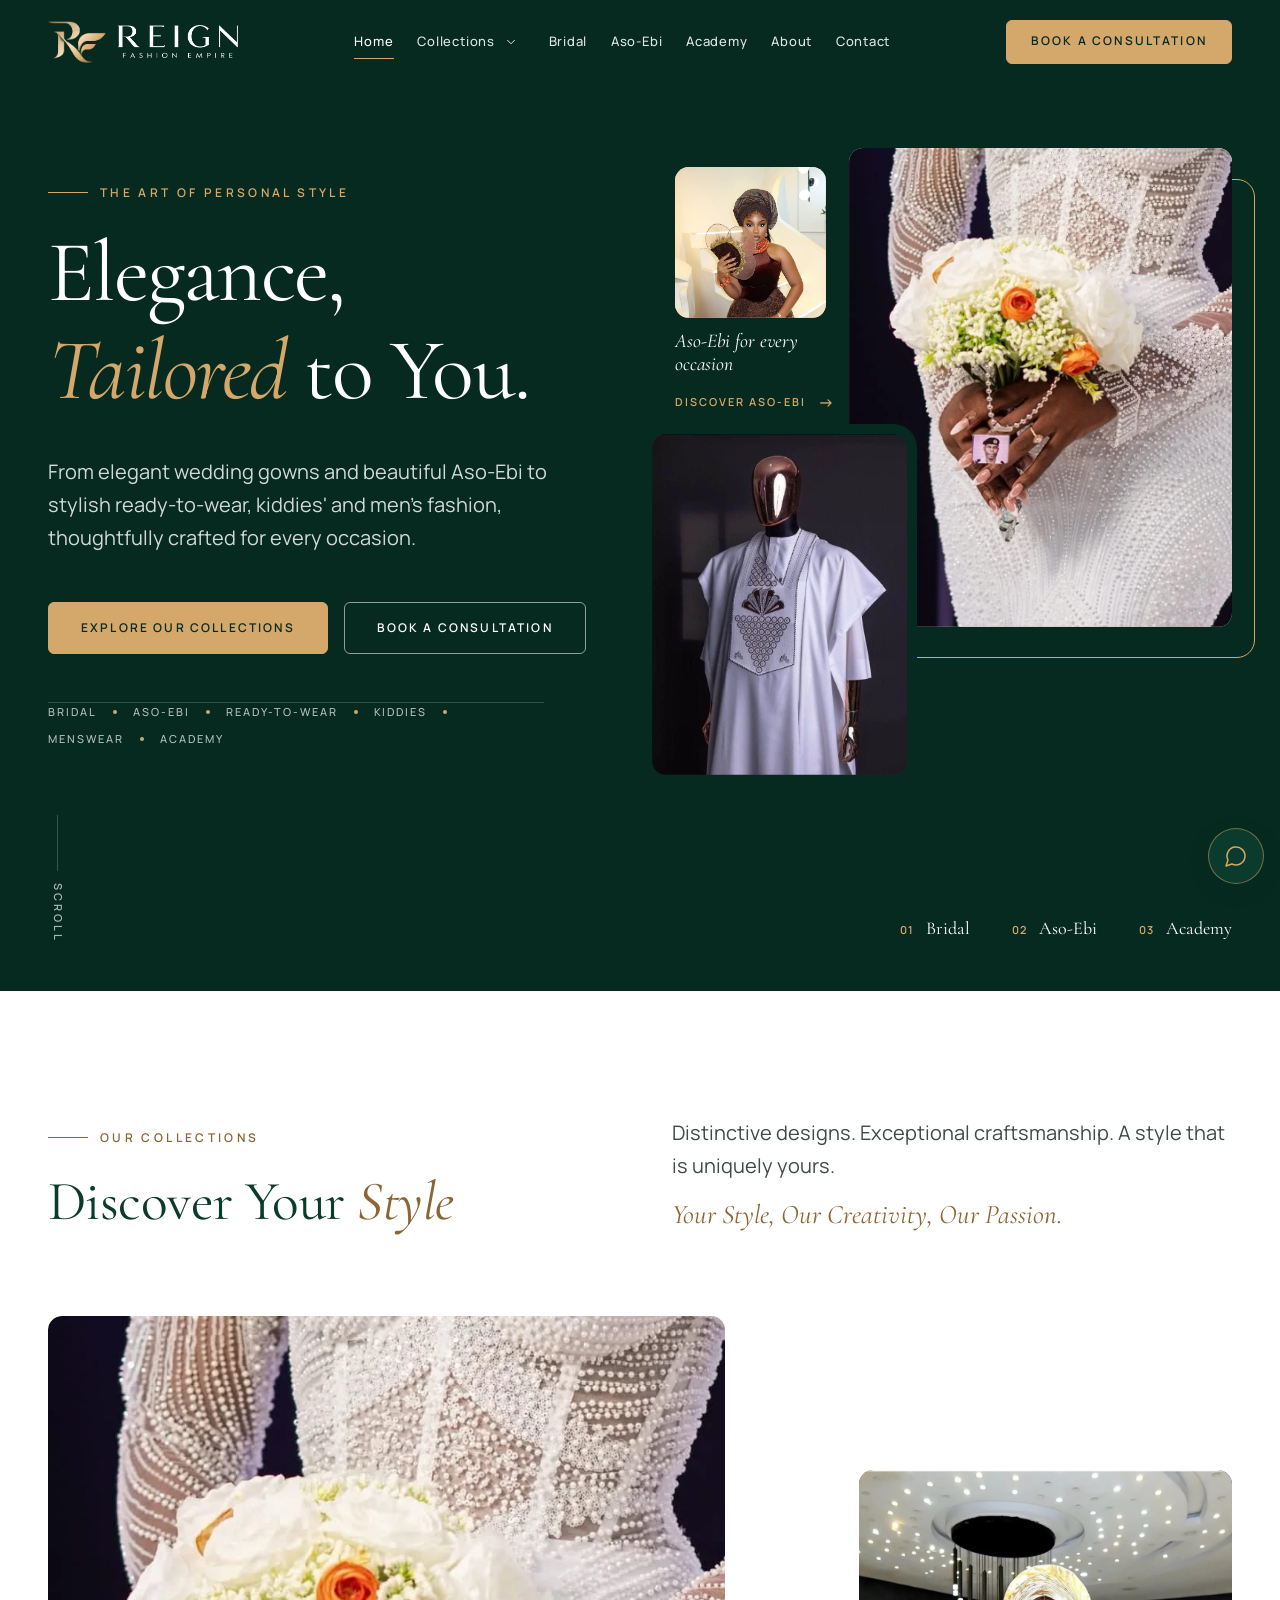
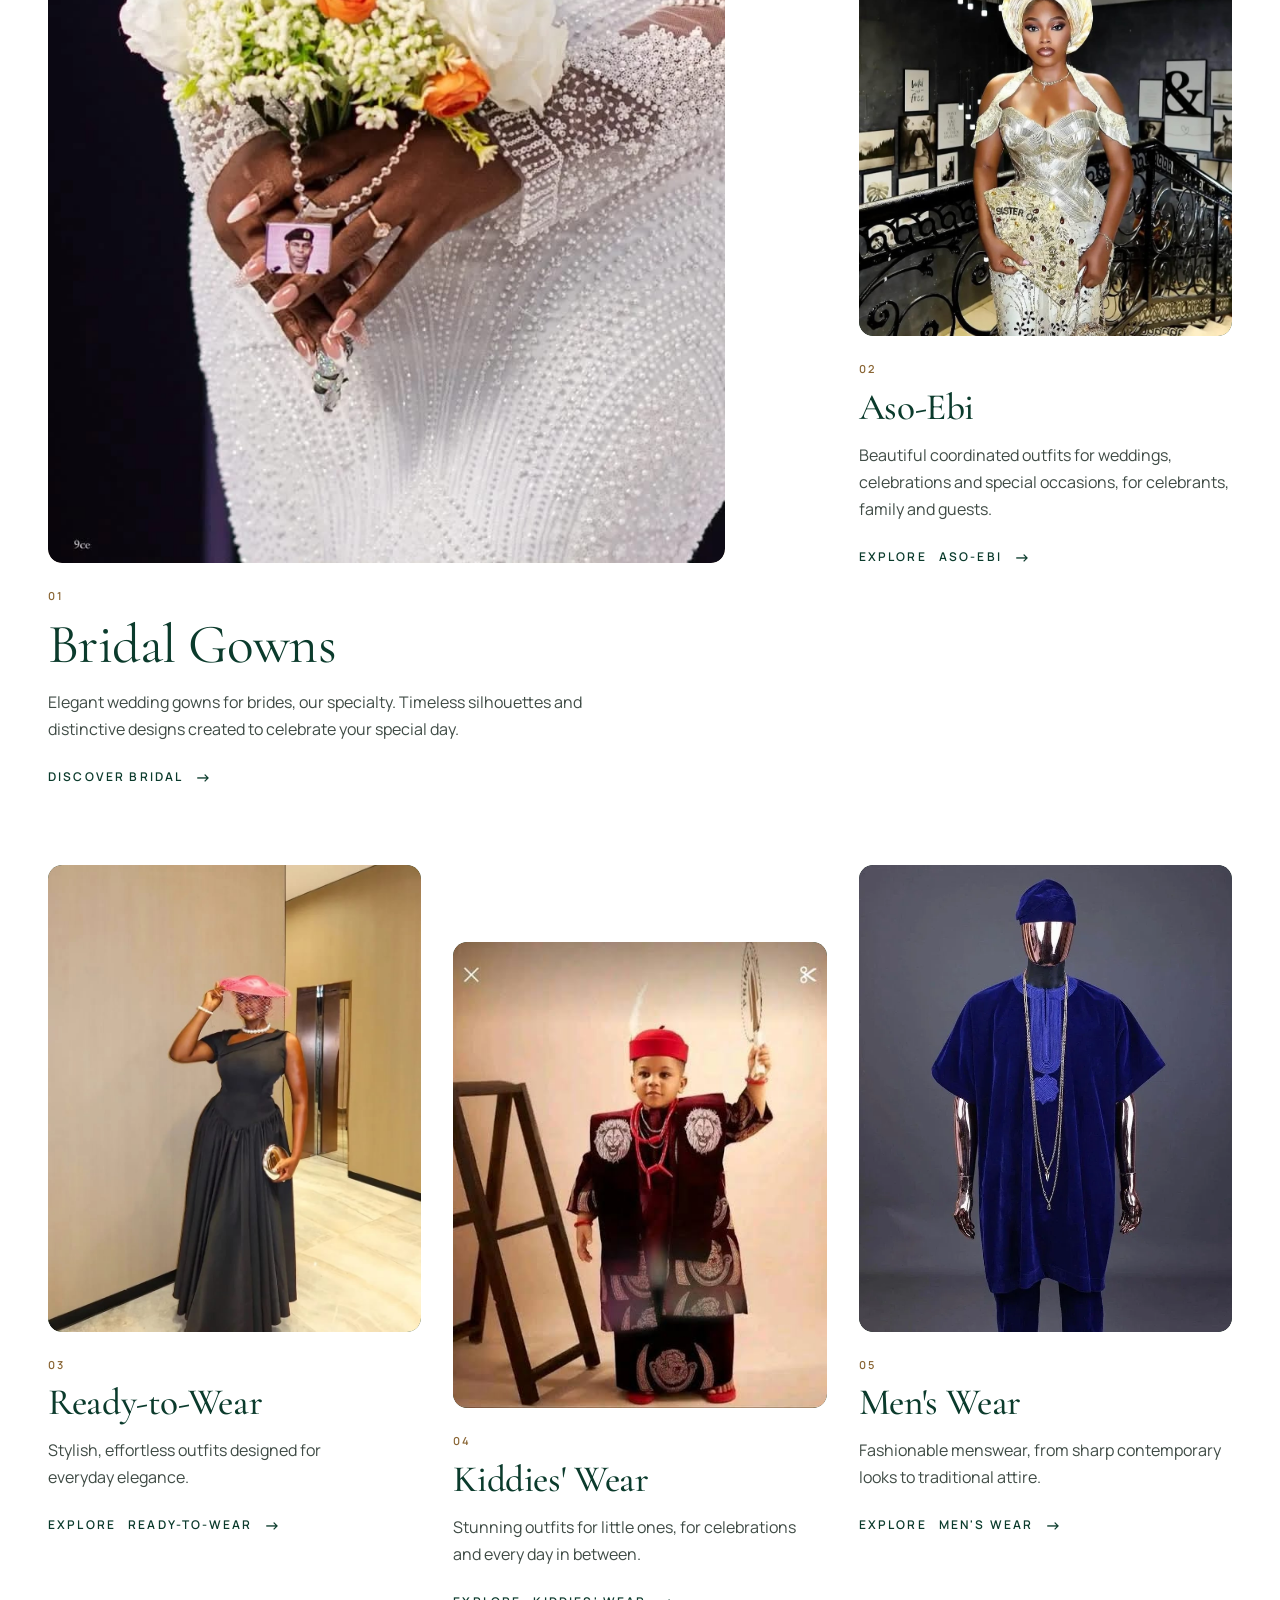
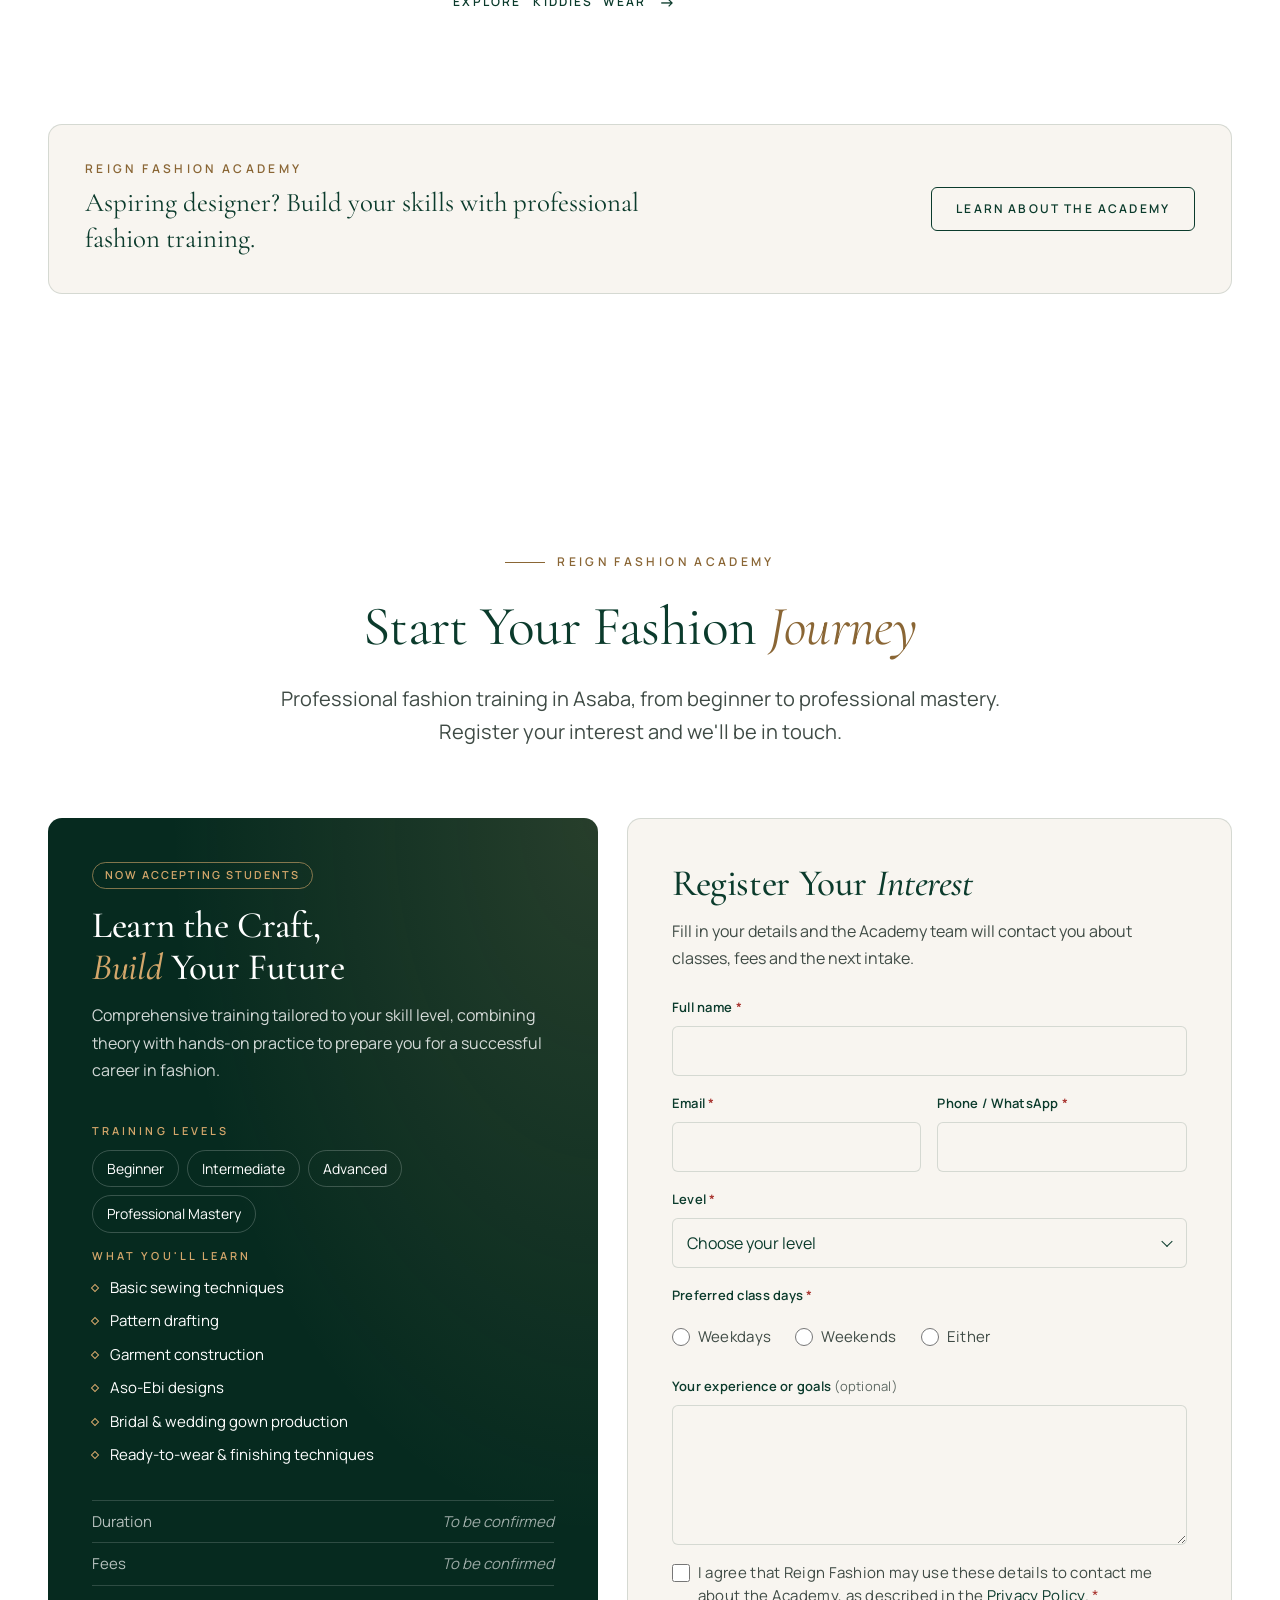
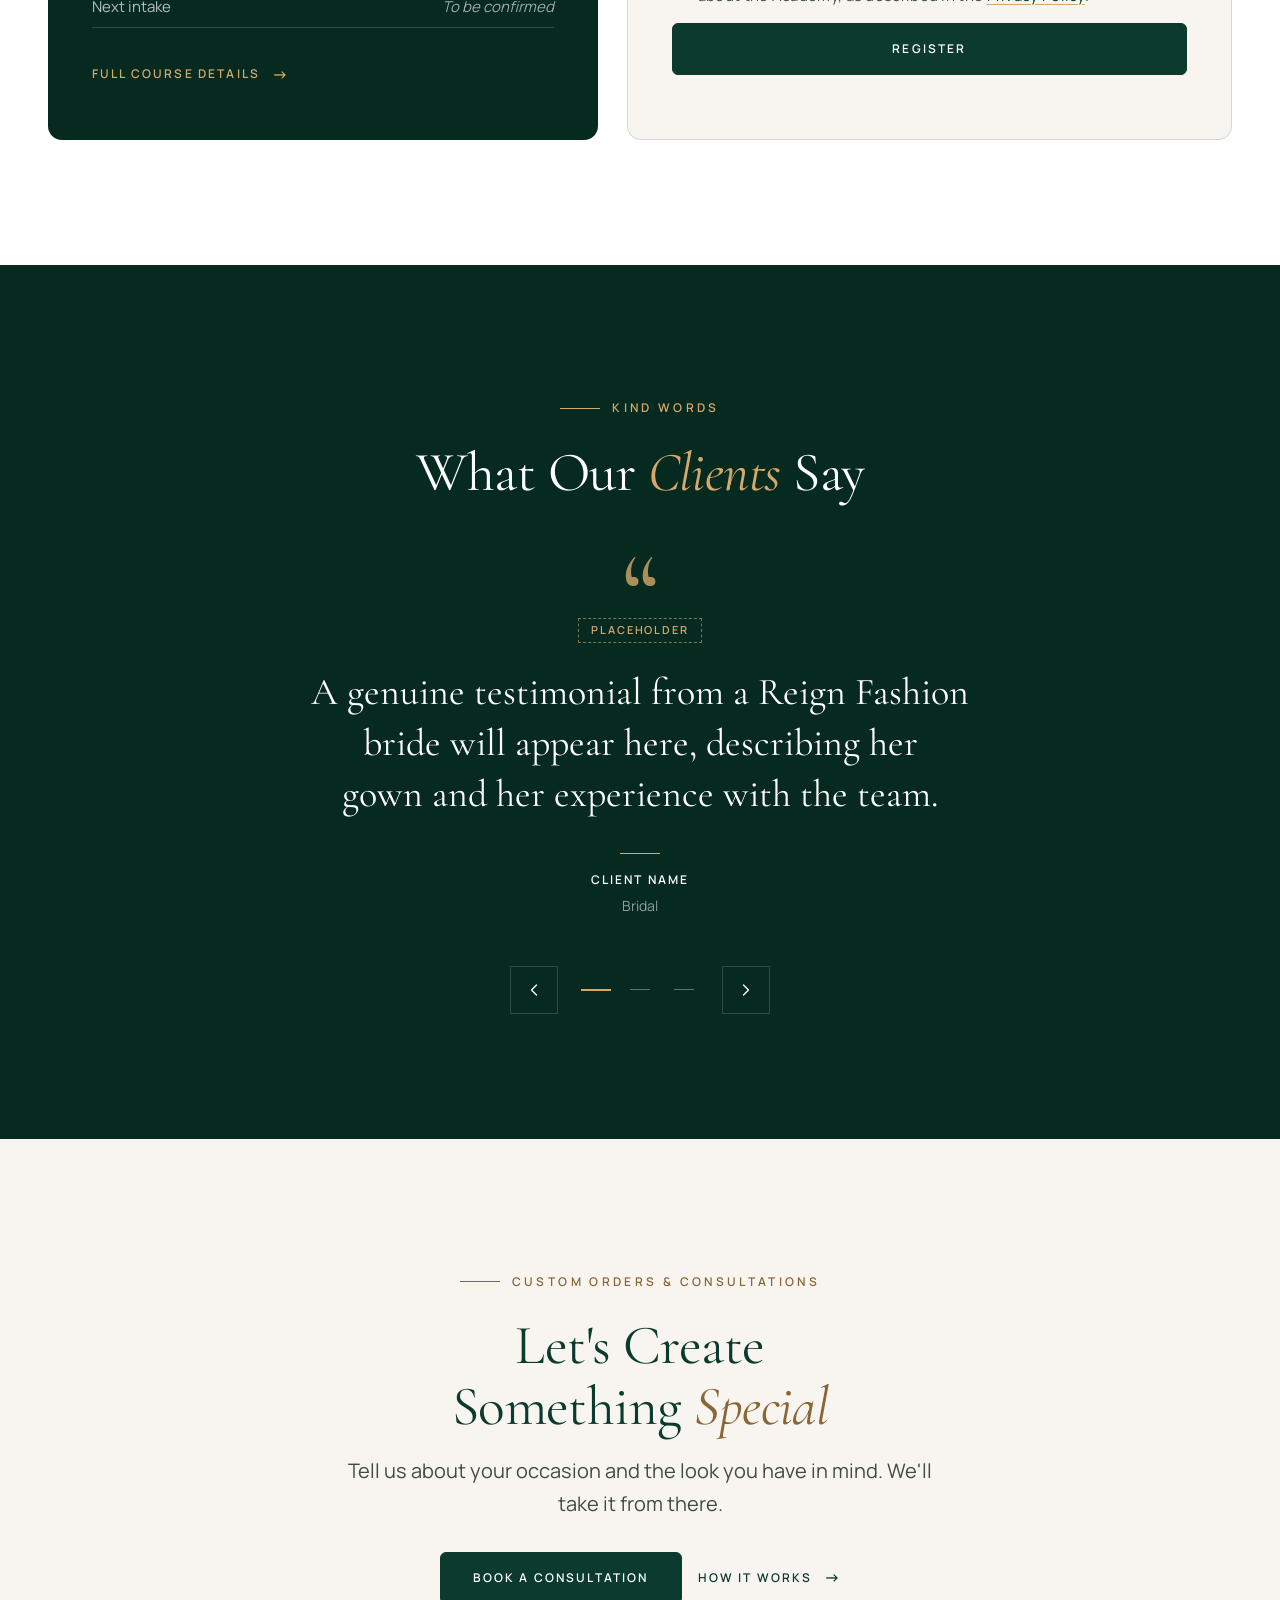
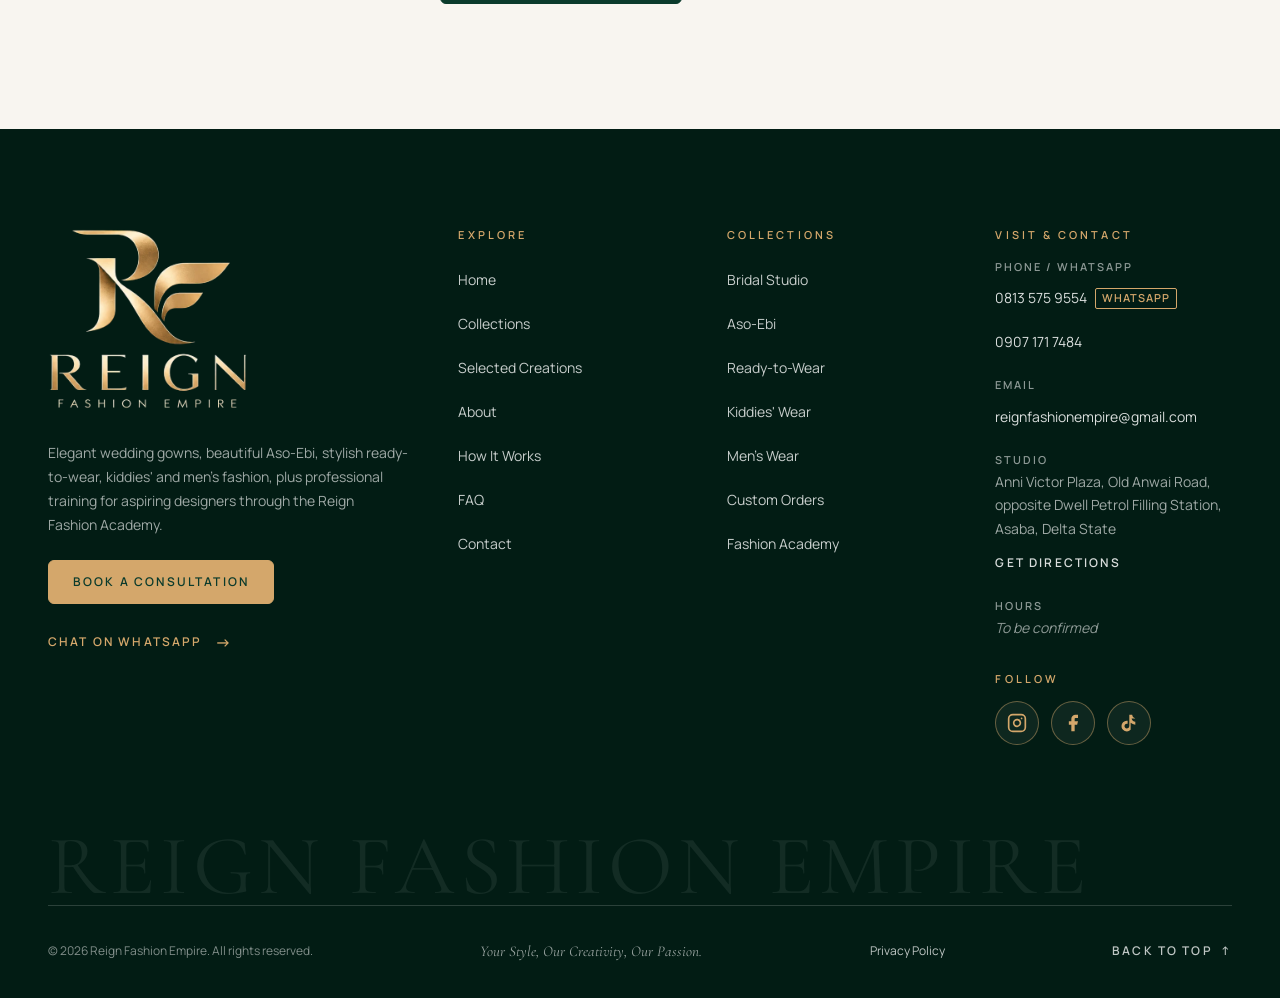
==== commit 798b76ca: "Home hero Aso-Ebi: chocolate velvet with fan; silver gown moves to the Aso-Ebi card Co-Authored-By: " ====
--- a/index.html
+++ b/index.html
@@ -221,7 +221,7 @@
           <!-- IMAGE SLOT: hero-aso-ebi — assets/images/aso-ebi/aso-ebi-champagne-rose.jpg (square 1:1) -->
           <figure class="hero__img hero__img--small">
             <div class="img-slot img-slot--warm ratio-square hero-reveal" style="--d: 700ms"
-                 data-label="Hero · Aso‑Ebi · 1:1"><img src="assets/images/aso-ebi/aso-ebi-silver-sister-groom.jpg" alt="Reign Fashion Aso-Ebi: silver and gold sculpted corset gown with off-shoulder straps, gold gele and a “Sister of the Groom” fan" width="961" height="1172" decoding="async" style="object-position: 50% 14%"></div>
+                 data-label="Hero · Aso‑Ebi · 1:1"><img src="assets/images/aso-ebi/aso-ebi-chocolate-velvet-fan.jpg" alt="Reign Fashion Aso-Ebi: chocolate velvet halter bodice with a beaded lace skirt, brown gele, coral beads and a beaded hand fan" width="1066" height="1600" decoding="async" style="object-position: 50% 30%"></div>
             <figcaption class="hero__caption hero-anim" style="--d: 1000ms">
               <span class="hero__caption-kicker">Aso-Ebi for every occasion</span>
               <a href="aso-ebi" class="link-arrow">Discover Aso-Ebi</a>
@@ -286,7 +286,7 @@
           <article class="collection collection--offset reveal" style="--d: 120ms" id="aso-ebi" aria-labelledby="col-asoebi-title">
             <div class="collection__media">
               <!-- IMAGE SLOT: collection-aso-ebi — assets/images/aso-ebi/aso-ebi-emerald-corset.jpg (portrait 4:5) -->
-              <div class="img-slot img-slot--wine" data-label="Collection · Aso‑Ebi · 4:5"><img src="assets/images/aso-ebi/aso-ebi-chocolate-velvet-fan.jpg" alt="Reign Fashion Aso-Ebi: chocolate velvet halter bodice with a beaded lace skirt, brown gele, coral beads and a beaded hand fan" width="1066" height="1600" loading="lazy" decoding="async" style="object-position: 50% 20%"></div>
+              <div class="img-slot img-slot--wine" data-label="Collection · Aso‑Ebi · 4:5"><img src="assets/images/aso-ebi/aso-ebi-silver-sister-groom.jpg" alt="Reign Fashion Aso-Ebi: silver and gold sculpted corset gown with off-shoulder straps, gold gele and a “Sister of the Groom” fan" width="961" height="1172" loading="lazy" decoding="async" style="object-position: 50% 14%"></div>
             </div>
             <div class="collection__body">
               <span class="collection__index">02</span>
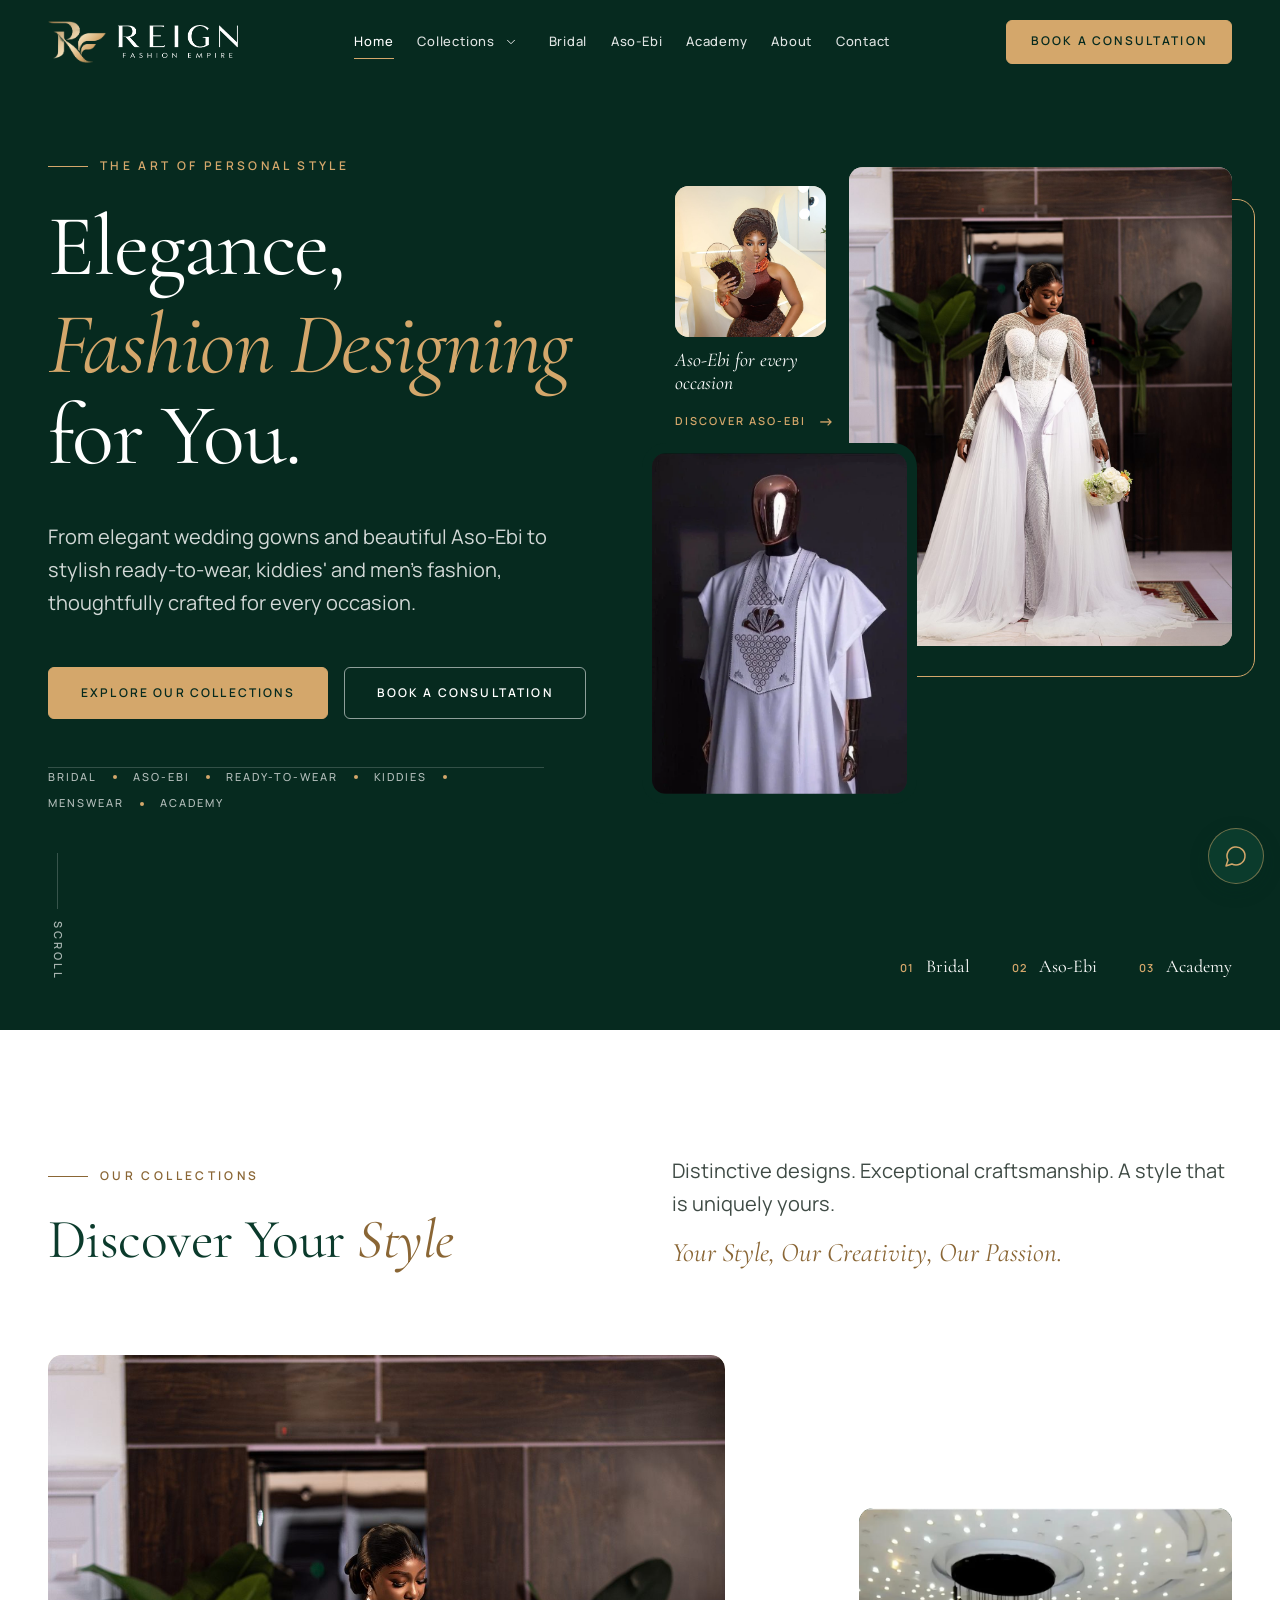
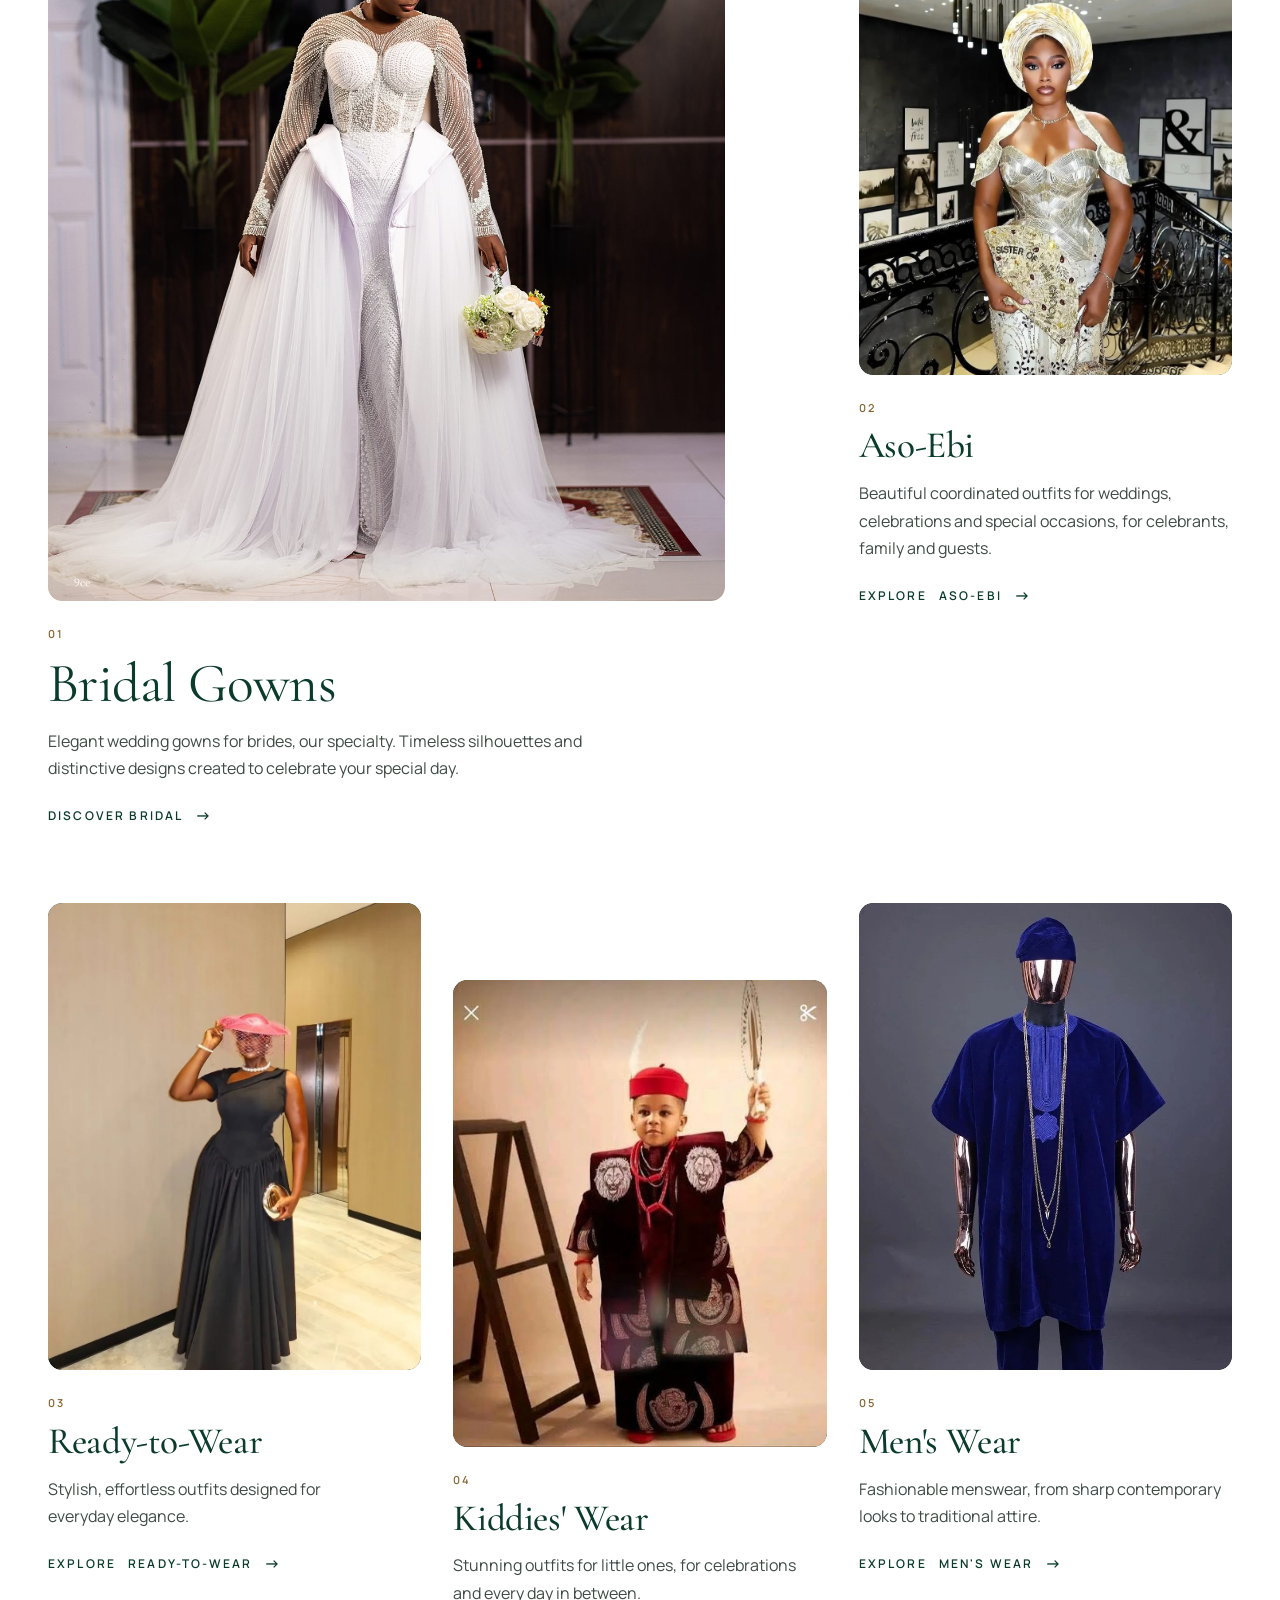
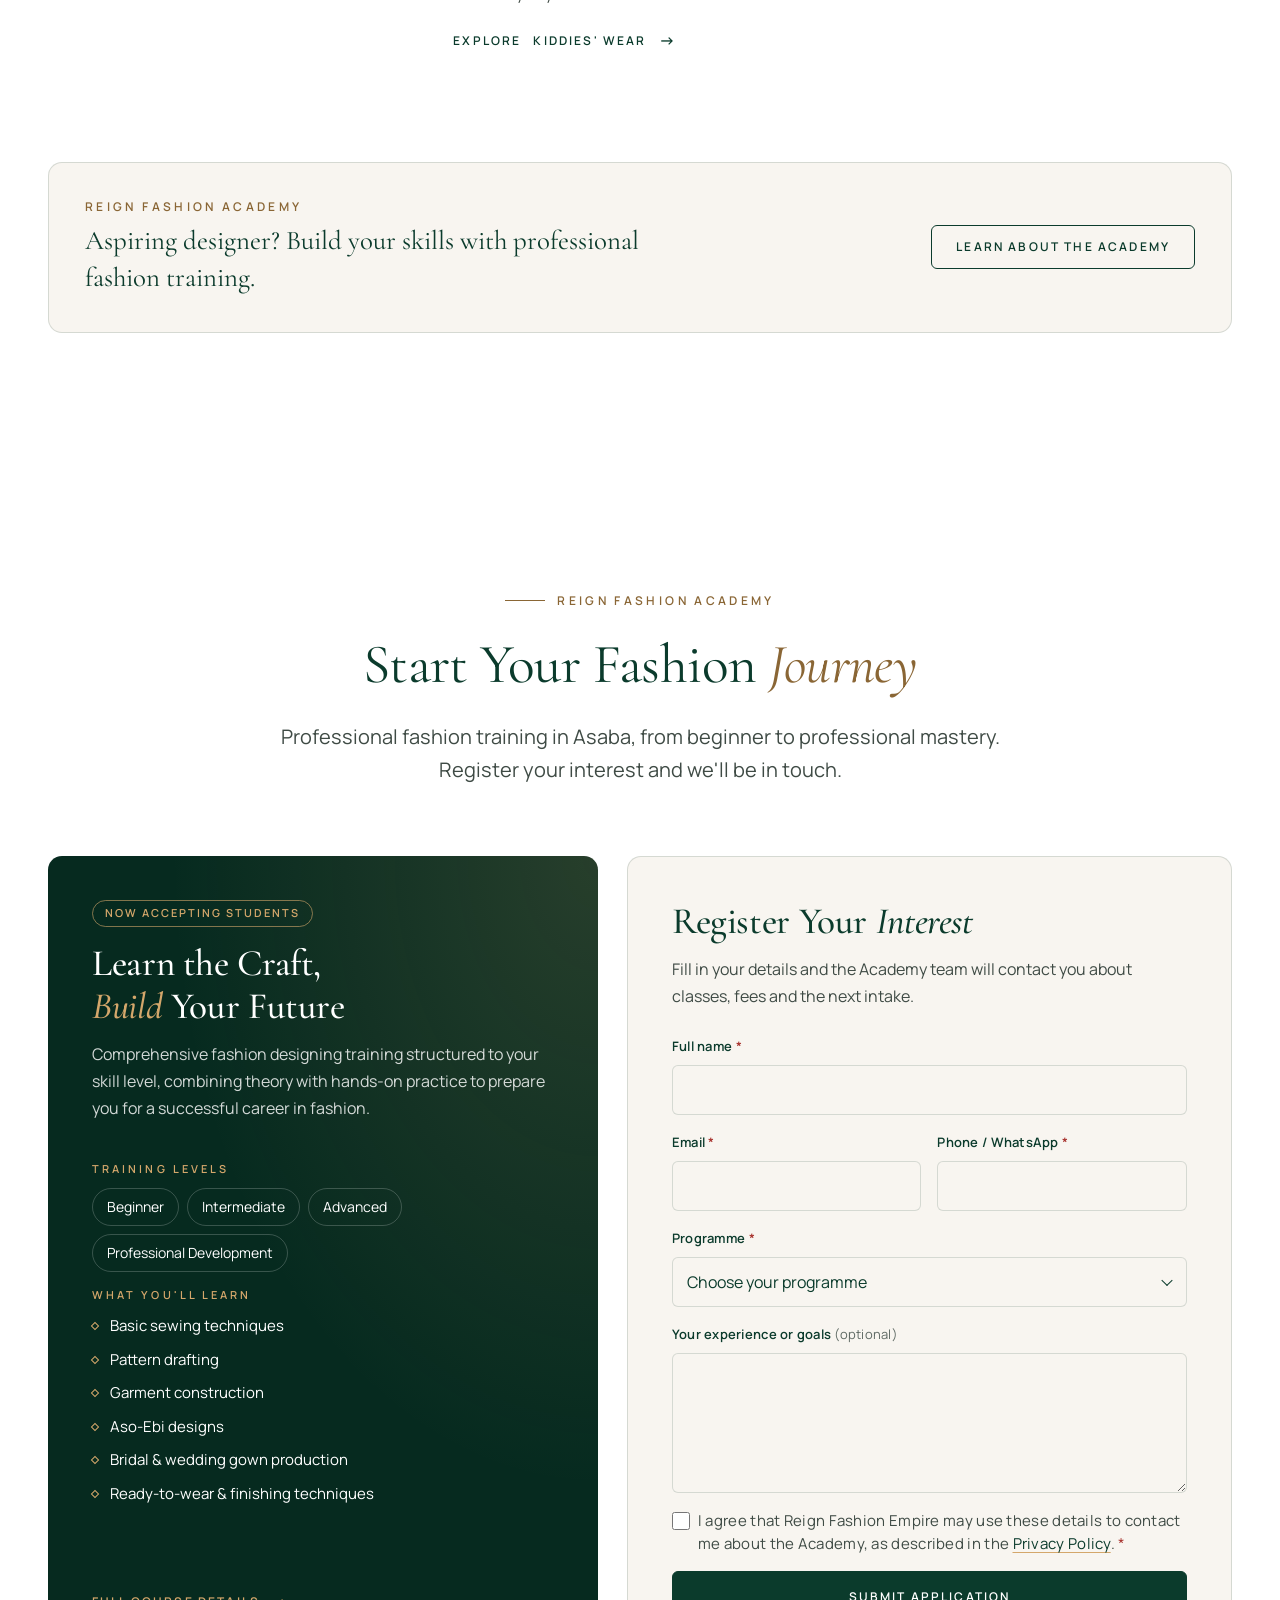
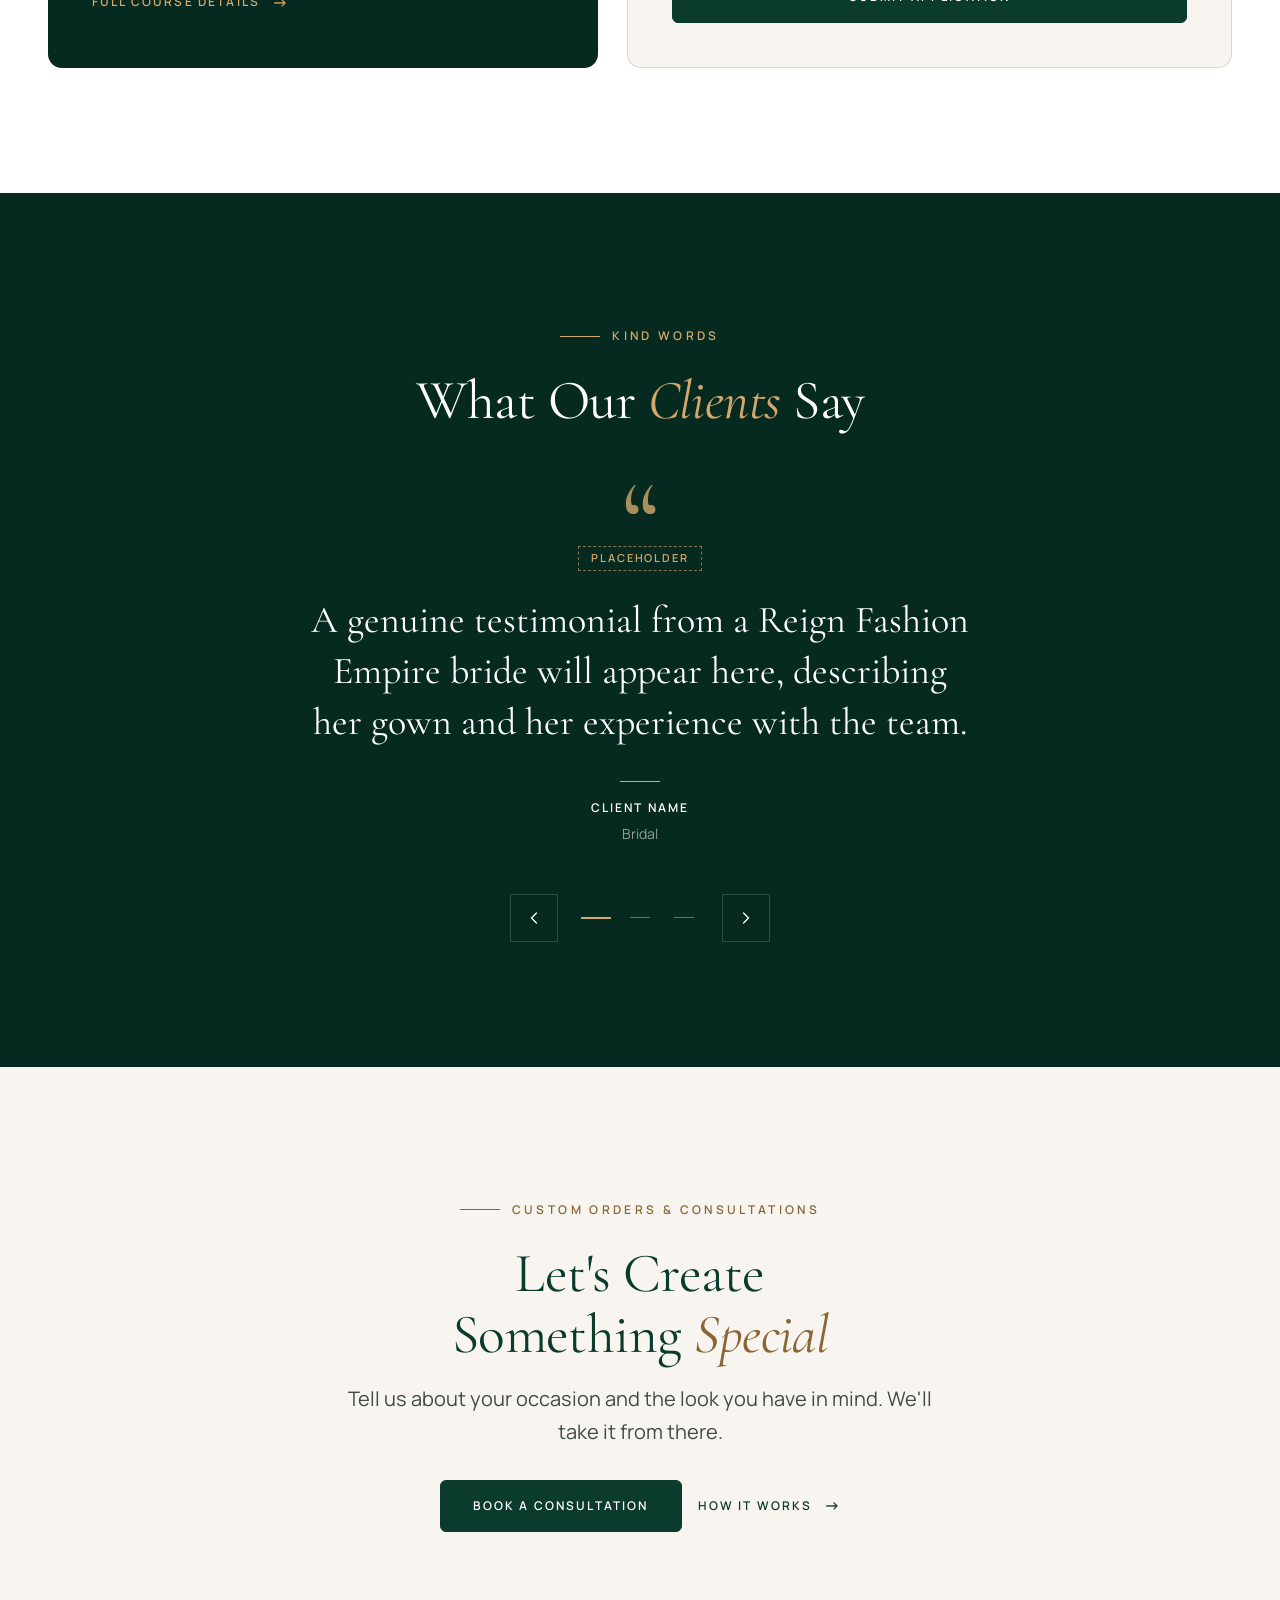
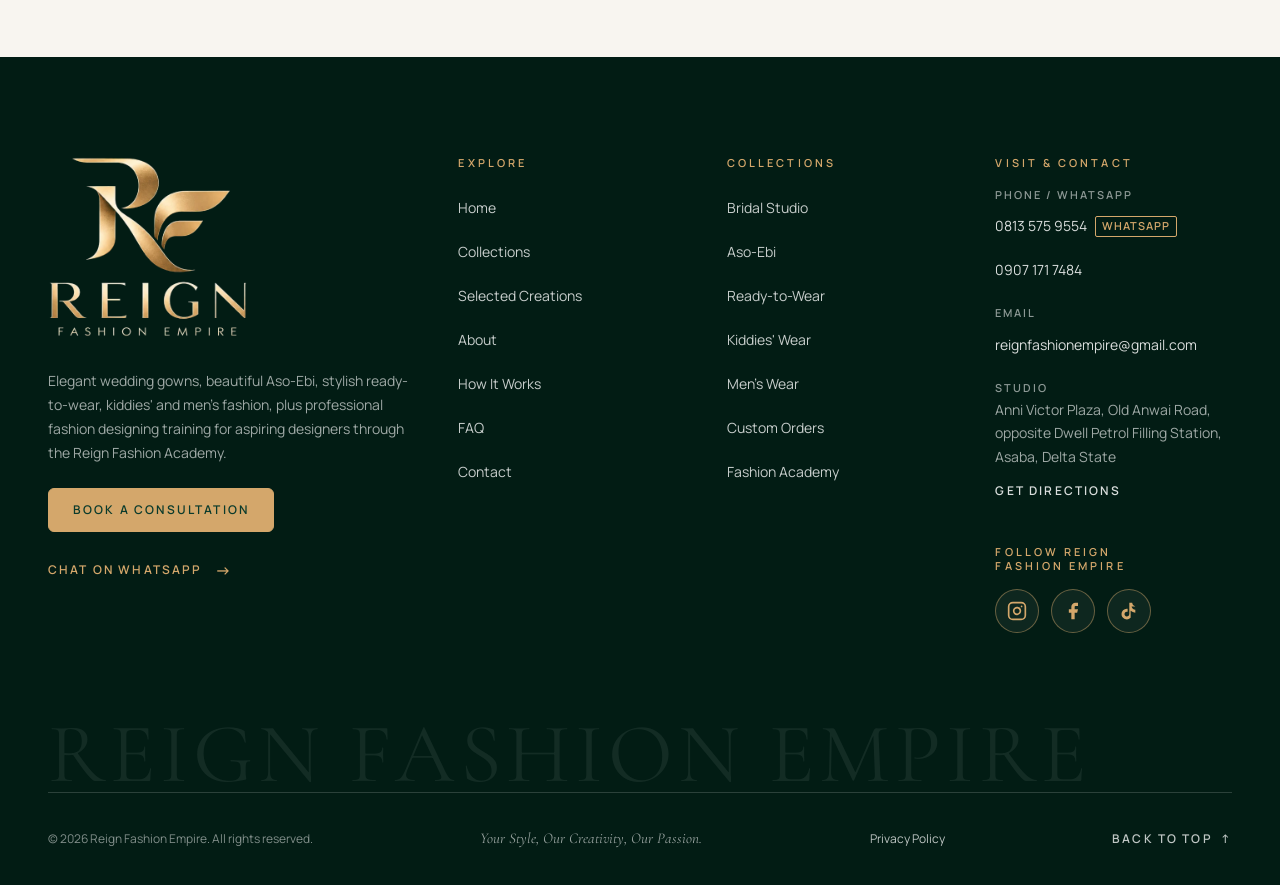
==== commit 2cc96810: "About page founder photo and Moments section; new gallery designs; brand wording - About: Mrs. Onyeb" ====
--- a/index.html
+++ b/index.html
@@ -4,8 +4,9 @@
   <meta charset="UTF-8">
   <meta name="viewport" content="width=device-width, initial-scale=1">
 
-  <title>Reign Fashion Empire | Wedding Gowns, Aso-Ebi &amp; Fashion Academy in Asaba</title>
-  <meta name="description" content="Reign Fashion Empire, Asaba: elegant wedding gowns, beautiful Aso-Ebi, stylish ready-to-wear, kiddies' and men's wear, plus professional fashion training at the Reign Fashion Academy.">
+  <title>Reign Fashion Empire (Reignfashionempire) | Bespoke Fashion Designing, Wedding Gowns &amp; Academy in Asaba</title>
+  <meta name="description" content="Reign Fashion Empire (Reignfashionempire), Asaba: expert fashion designing, elegant wedding gowns, beautiful Aso-Ebi, stylish ready-to-wear, kiddies' and men's wear, plus professional fashion design training at Reign Fashion Academy.">
+  <meta name="keywords" content="Reignfashionempire, Reign Fashion Empire, Reign Fashion, fashion designing Asaba, fashion designer Delta State, wedding gowns Asaba, bridal dresses Asaba, Aso-Ebi styles Asaba, Nigerian fashion designer, bespoke fashion designing, Reign Fashion Academy">
   <meta name="theme-color" content="#062A1F">
 
   <!-- Flags JS support so entrance animations never hide content when JS is off -->
@@ -17,16 +18,16 @@
   <meta property="og:type" content="website">
   <meta property="og:site_name" content="Reign Fashion Empire">
   <meta property="og:locale" content="en_NG">
-  <meta property="og:title" content="Reign Fashion Empire | Wedding Gowns, Aso-Ebi & Fashion Academy in Asaba">
-  <meta property="og:description" content="Reign Fashion Empire, Asaba: elegant wedding gowns, beautiful Aso-Ebi, stylish ready-to-wear, kiddies' and men's wear, plus professional fashion training at the Reign Fashion Academy.">
+  <meta property="og:title" content="Reign Fashion Empire (Reignfashionempire) | Bespoke Fashion Designing &amp; Wedding Gowns Asaba">
+  <meta property="og:description" content="Reign Fashion Empire (Reignfashionempire), Asaba: expert fashion designing, elegant wedding gowns, beautiful Aso-Ebi, stylish ready-to-wear, and fashion design academy.">
   <meta property="og:url" content="https://reignfashionempire.com/">
   <meta property="og:image" content="https://reignfashionempire.com/assets/images/brand/og-image.jpg">
   <meta property="og:image:width" content="1200">
   <meta property="og:image:height" content="630">
   <meta property="og:image:alt" content="Reign Fashion Empire logo in gold on deep green">
   <meta name="twitter:card" content="summary_large_image">
-  <meta name="twitter:title" content="Reign Fashion Empire | Wedding Gowns, Aso-Ebi & Fashion Academy in Asaba">
-  <meta name="twitter:description" content="Reign Fashion Empire, Asaba: elegant wedding gowns, beautiful Aso-Ebi, stylish ready-to-wear, kiddies' and men's wear, plus professional fashion training at the Reign Fashion Academy.">
+  <meta name="twitter:title" content="Reign Fashion Empire (Reignfashionempire) | Bespoke Fashion Designing &amp; Wedding Gowns Asaba">
+  <meta name="twitter:description" content="Reign Fashion Empire (Reignfashionempire), Asaba: expert fashion designing, elegant wedding gowns, beautiful Aso-Ebi, stylish ready-to-wear, and fashion design academy.">
   <meta name="twitter:image" content="https://reignfashionempire.com/assets/images/brand/og-image.jpg">
 
   <!-- STRUCTURED DATA (generated): business details + FAQ for Google -->
@@ -36,10 +37,11 @@
     "@type": "ClothingStore",
     "@id": "https://reignfashionempire.com/#business",
     "name": "Reign Fashion Empire",
+    "alternateName": "Reignfashionempire",
     "url": "https://reignfashionempire.com/",
     "logo": "https://reignfashionempire.com/assets/images/brand/logo-full-gold.png",
     "image": "https://reignfashionempire.com/assets/images/brand/og-image.jpg",
-    "description": "Fashion design house in Asaba creating wedding gowns, Aso-Ebi, ready-to-wear, kiddies' and men's wear, with professional fashion training at the Reign Fashion Academy.",
+    "description": "Premier fashion designing house and haute couture atelier in Asaba creating bespoke wedding gowns, luxury Aso-Ebi, stylish ready-to-wear, kiddies' and men's wear, with professional fashion designing training at the Reign Fashion Academy.",
     "slogan": "Your Style, Our Creativity, Our Passion.",
     "telephone": "+2348135759554",
     "email": "reignfashionempire@gmail.com",
@@ -171,30 +173,30 @@
       <div class="container hero__grid">
 
         <div class="hero__content">
-          <p class="eyebrow hero-anim" style="--d: 100ms">The Art of Personal Style</p>
+          <p class="eyebrow hero-anim" style="--d: 100ms" data-edit="home-t1">The Art of Personal Style</p>
 
           <h1 id="hero-title" class="display hero__title">
             <span class="hero__line"><span class="hero-anim hero-anim--rise" style="--d: 200ms">Elegance,</span></span>
-            <span class="hero__line"><span class="hero-anim hero-anim--rise" style="--d: 320ms"><em>Tailored</em> to You.</span></span>
+            <span class="hero__line"><span class="hero-anim hero-anim--rise" style="--d: 320ms"><em>Fashion Designing</em> for You.</span></span>
           </h1>
 
-          <p class="lead hero__lead hero-anim" style="--d: 520ms">
+          <p class="lead hero__lead hero-anim" style="--d: 520ms" data-edit="home-t2">
             From elegant wedding gowns and beautiful Aso-Ebi to stylish ready-to-wear,
             kiddies' and men's fashion, thoughtfully crafted for every occasion.
           </p>
 
           <div class="btn-row hero-anim" style="--d: 640ms">
-            <a href="#collections" class="btn btn--dark">Explore Our Collections</a>
-            <a href="contact" class="btn btn--outline">Book a Consultation</a>
+            <a href="#collections" class="btn btn--dark" data-edit="home-t3">Explore Our Collections</a>
+            <a href="contact" class="btn btn--outline" data-edit="home-t4">Book a Consultation</a>
           </div>
 
           <ul class="hero__tags hero-anim" style="--d: 760ms" aria-label="What we create">
-            <li>Bridal</li>
-            <li>Aso-Ebi</li>
-            <li>Ready-to-Wear</li>
-            <li>Kiddies</li>
-            <li>Menswear</li>
-            <li>Academy</li>
+            <li data-edit="home-t5">Bridal</li>
+            <li data-edit="home-t6">Aso-Ebi</li>
+            <li data-edit="home-t7">Ready-to-Wear</li>
+            <li data-edit="home-t8">Kiddies</li>
+            <li data-edit="home-t9">Menswear</li>
+            <li data-edit="home-t10">Academy</li>
           </ul>
         </div>
 
@@ -209,22 +211,22 @@
                Lead image: wedding gowns are the brand's specialty. -->
           <figure class="hero__img hero__img--main">
             <div class="img-slot img-slot--warm ratio-portrait hero-reveal" style="--d: 300ms"
-                 data-label="Hero · Bridal gown · 4:5"><img src="assets/images/bridal/bridal-pearl-bouquet.jpg" alt="Reign Fashion bridal: pearl-beaded illusion gown with sheer sleeves, held with a bouquet of white roses and orange ranunculus" width="864" height="1080" fetchpriority="high" decoding="async" style="object-position: 50% 40%"></div>
+                 data-label="Hero · Bridal gown · 4:5"><img src="assets/images/bridal/bridal-pearl-mermaid-overskirt.jpg" alt="Reign Fashion Empire bridal: long-sleeve pearl-beaded mermaid gown with a sheer corset bodice and a detachable tulle overskirt with satin lapels" width="1200" height="1500" fetchpriority="high" decoding="async" style="object-position: 50% 20%" data-edit="home-img1"></div>
           </figure>
 
           <!-- IMAGE SLOT: hero-men — assets/images/men/men-white-agbada.webp (owner photo) (portrait 3:4, min. 900×1200) -->
           <figure class="hero__img hero__img--overlap">
             <div class="img-slot img-slot--dark hero-reveal" style="--d: 500ms; aspect-ratio: 3 / 4"
-                 data-label="Hero · Men's wear · 3:4"><img src="assets/images/men/men-white-agbada.webp" alt="Reign Fashion menswear: white agbada with an ornate embroidered front panel" width="735" height="916" loading="lazy" decoding="async" style="object-position: 50% 22%"></div>
+                 data-label="Hero · Men's wear · 3:4"><img src="assets/images/men/men-white-agbada.webp" alt="Reign Fashion Empire menswear: white agbada with an ornate embroidered front panel" width="735" height="916" loading="lazy" decoding="async" style="object-position: 50% 22%" data-edit="home-img2"></div>
           </figure>
 
           <!-- IMAGE SLOT: hero-aso-ebi — assets/images/aso-ebi/aso-ebi-champagne-rose.jpg (square 1:1) -->
           <figure class="hero__img hero__img--small">
             <div class="img-slot img-slot--warm ratio-square hero-reveal" style="--d: 700ms"
-                 data-label="Hero · Aso‑Ebi · 1:1"><img src="assets/images/aso-ebi/aso-ebi-chocolate-velvet-fan.jpg" alt="Reign Fashion Aso-Ebi: chocolate velvet halter bodice with a beaded lace skirt, brown gele, coral beads and a beaded hand fan" width="1066" height="1600" decoding="async" style="object-position: 50% 30%"></div>
+                 data-label="Hero · Aso‑Ebi · 1:1"><img src="assets/images/aso-ebi/aso-ebi-chocolate-velvet-fan.jpg" alt="Reign Fashion Empire Aso-Ebi: chocolate velvet halter bodice with a beaded lace skirt, brown gele, coral beads and a beaded hand fan" width="1066" height="1600" decoding="async" style="object-position: 50% 30%" data-edit="home-img3"></div>
             <figcaption class="hero__caption hero-anim" style="--d: 1000ms">
               <span class="hero__caption-kicker">Aso-Ebi for every occasion</span>
-              <a href="aso-ebi" class="link-arrow">Discover Aso-Ebi</a>
+              <a href="aso-ebi" class="link-arrow" data-edit="home-t11">Discover Aso-Ebi</a>
             </figcaption>
           </figure>
         </div>
@@ -254,12 +256,12 @@
 
         <header class="collections__head">
           <div>
-            <p class="eyebrow reveal">Our Collections</p>
-            <h2 id="collections-title" class="h2 reveal" style="--d: 80ms">Discover Your <em>Style</em></h2>
+            <p class="eyebrow reveal" data-edit="collections-t1">Our Collections</p>
+            <h2 id="collections-title" class="h2 reveal" style="--d: 80ms" data-edit="collections-t11">Discover Your <em>Style</em></h2>
           </div>
           <div class="collections__intro reveal" style="--d: 160ms">
-            <p class="lead">Distinctive designs. Exceptional craftsmanship. A style that is uniquely yours.</p>
-            <p class="collections__motto">Your Style, Our Creativity, Our Passion.</p>
+            <p class="lead" data-edit="collections-t2">Distinctive designs. Exceptional craftsmanship. A style that is uniquely yours.</p>
+            <p class="collections__motto" data-edit="collections-t3">Your Style, Our Creativity, Our Passion.</p>
           </div>
         </header>
 
@@ -269,16 +271,16 @@
           <article class="collection collection--feature reveal" aria-labelledby="col-bridal-title">
             <div class="collection__media">
               <!-- IMAGE SLOT: collection-bridal — assets/images/bridal/gown-crystal-cape.webp (owner photo) (portrait 4:5, min. 1400×1750) -->
-              <div class="img-slot img-slot--warm" data-label="Collection · Wedding gowns · 4:5"><img src="assets/images/bridal/bridal-pearl-bouquet.jpg" alt="Reign Fashion bridal: pearl-beaded illusion gown with sheer sleeves, held with a bouquet of white roses and orange ranunculus" width="864" height="1080" loading="lazy" decoding="async" style="object-position: 50% 40%"></div>
+              <div class="img-slot img-slot--warm" data-label="Collection · Wedding gowns · 4:5"><img src="assets/images/bridal/bridal-pearl-mermaid-overskirt.jpg" alt="Reign Fashion Empire bridal: long-sleeve pearl-beaded mermaid gown with a sheer corset bodice and a detachable tulle overskirt with satin lapels" width="1200" height="1500" loading="lazy" decoding="async" style="object-position: 50% 20%" data-edit="collections-img1"></div>
             </div>
             <div class="collection__body">
               <span class="collection__index">01</span>
-              <h3 id="col-bridal-title" class="collection__title">Bridal Gowns</h3>
-              <p class="collection__text">
+              <h3 id="col-bridal-title" class="collection__title" data-edit="collections-t12">Bridal Gowns</h3>
+              <p class="collection__text" data-edit="collections-t4">
                 Elegant wedding gowns for brides, our specialty. Timeless silhouettes and
                 distinctive designs created to celebrate your special day.
               </p>
-              <a href="bridal" class="link-arrow collection__link">Discover Bridal</a>
+              <a href="bridal" class="link-arrow collection__link" data-edit="collections-t5">Discover Bridal</a>
             </div>
           </article>
 
@@ -286,12 +288,12 @@
           <article class="collection collection--offset reveal" style="--d: 120ms" id="aso-ebi" aria-labelledby="col-asoebi-title">
             <div class="collection__media">
               <!-- IMAGE SLOT: collection-aso-ebi — assets/images/aso-ebi/aso-ebi-emerald-corset.jpg (portrait 4:5) -->
-              <div class="img-slot img-slot--wine" data-label="Collection · Aso‑Ebi · 4:5"><img src="assets/images/aso-ebi/aso-ebi-silver-sister-groom.jpg" alt="Reign Fashion Aso-Ebi: silver and gold sculpted corset gown with off-shoulder straps, gold gele and a “Sister of the Groom” fan" width="961" height="1172" loading="lazy" decoding="async" style="object-position: 50% 14%"></div>
+              <div class="img-slot img-slot--wine" data-label="Collection · Aso‑Ebi · 4:5"><img src="assets/images/aso-ebi/aso-ebi-silver-sister-groom.jpg" alt="Reign Fashion Empire Aso-Ebi: silver and gold sculpted corset gown with off-shoulder straps, gold gele and a “Sister of the Groom” fan" width="961" height="1172" loading="lazy" decoding="async" style="object-position: 50% 14%" data-edit="collections-img2"></div>
             </div>
             <div class="collection__body">
               <span class="collection__index">02</span>
-              <h3 id="col-asoebi-title" class="collection__title">Aso-Ebi</h3>
-              <p class="collection__text">
+              <h3 id="col-asoebi-title" class="collection__title" data-edit="collections-t13">Aso-Ebi</h3>
+              <p class="collection__text" data-edit="collections-t6">
                 Beautiful coordinated outfits for weddings, celebrations and special
                 occasions, for celebrants, family and guests.
               </p>
@@ -303,12 +305,12 @@
           <article class="collection reveal" id="ready-to-wear" aria-labelledby="col-rtw-title">
             <div class="collection__media">
               <!-- IMAGE SLOT: collection-ready-to-wear — assets/images/ready-to-wear/ready-to-wear-burgundy-jumpsuit.jpg (portrait 4:5) -->
-              <div class="img-slot img-slot--wine" data-label="Collection · Ready-to-wear · 4:5"><img src="assets/images/ready-to-wear/ready-to-wear-black-gown-pink-hat.jpg" alt="Reign Fashion ready-to-wear: black asymmetric drop-waist gown styled with a pink veiled hat and pearls" width="853" height="1068" loading="lazy" decoding="async" style="object-position: 50% 25%"></div>
+              <div class="img-slot img-slot--wine" data-label="Collection · Ready-to-wear · 4:5"><img src="assets/images/ready-to-wear/ready-to-wear-black-gown-pink-hat.jpg" alt="Reign Fashion Empire ready-to-wear: black asymmetric drop-waist gown styled with a pink veiled hat and pearls" width="853" height="1068" loading="lazy" decoding="async" style="object-position: 50% 25%" data-edit="collections-img3"></div>
             </div>
             <div class="collection__body">
               <span class="collection__index">03</span>
-              <h3 id="col-rtw-title" class="collection__title">Ready-to-Wear</h3>
-              <p class="collection__text">Stylish, effortless outfits designed for everyday elegance.</p>
+              <h3 id="col-rtw-title" class="collection__title" data-edit="collections-t14">Ready-to-Wear</h3>
+              <p class="collection__text" data-edit="collections-t7">Stylish, effortless outfits designed for everyday elegance.</p>
               <a href="collections?filter=ready-to-wear#gallery" class="link-arrow collection__link" data-gallery-filter="ready-to-wear">Explore <span class="collection__link-cat">Ready-to-Wear</span></a>
             </div>
           </article>
@@ -317,12 +319,12 @@
           <article class="collection collection--offset-sm reveal" style="--d: 120ms" id="kids" aria-labelledby="col-kids-title">
             <div class="collection__media">
               <!-- IMAGE SLOT: collection-kids — assets/images/kids/kids-royal-isiagu.jpg (portrait 4:5) -->
-              <div class="img-slot img-slot--wine" data-label="Collection · Kiddies' wear · 4:5"><img src="assets/images/kids/kids-royal-isiagu.jpg" alt="Reign Fashion kiddies: Young boy in royal burgundy Isiagu outfit with red cap, coral beads and ceremonial fan" width="507" height="604" loading="lazy" decoding="async" style="object-position: 50% 15%"></div>
+              <div class="img-slot img-slot--wine" data-label="Collection · Kiddies' wear · 4:5"><img src="assets/images/kids/kids-royal-isiagu.jpg" alt="Reign Fashion Empire kiddies: Young boy in royal burgundy Isiagu outfit with red cap, coral beads and ceremonial fan" width="507" height="604" loading="lazy" decoding="async" style="object-position: 50% 15%" data-edit="collections-img4"></div>
             </div>
             <div class="collection__body">
               <span class="collection__index">04</span>
-              <h3 id="col-kids-title" class="collection__title">Kiddies' Wear</h3>
-              <p class="collection__text">Stunning outfits for little ones, for celebrations and every day in between.</p>
+              <h3 id="col-kids-title" class="collection__title" data-edit="collections-t15">Kiddies' Wear</h3>
+              <p class="collection__text" data-edit="collections-t8">Stunning outfits for little ones, for celebrations and every day in between.</p>
               <a href="kids" class="link-arrow collection__link">Explore <span class="collection__link-cat">Kiddies' Wear</span></a>
             </div>
           </article>
@@ -331,12 +333,12 @@
           <article class="collection reveal" style="--d: 240ms" id="men" aria-labelledby="col-men-title">
             <div class="collection__media">
               <!-- IMAGE SLOT: collection-men — assets/images/men/men-royal-velvet.webp (owner photo) (portrait 4:5, min. 900×1125) -->
-              <div class="img-slot img-slot--dark" data-label="Collection · Men's wear · 4:5"><img src="assets/images/men/men-royal-velvet.webp" alt="Reign Fashion menswear: royal blue velvet kaftan with an embroidered neckline and matching cap" width="735" height="909" loading="lazy" decoding="async" style="object-position: 50% 25%"></div>
+              <div class="img-slot img-slot--dark" data-label="Collection · Men's wear · 4:5"><img src="assets/images/men/men-royal-velvet.webp" alt="Reign Fashion Empire menswear: royal blue velvet kaftan with an embroidered neckline and matching cap" width="735" height="909" loading="lazy" decoding="async" style="object-position: 50% 25%" data-edit="collections-img5"></div>
             </div>
             <div class="collection__body">
               <span class="collection__index">05</span>
-              <h3 id="col-men-title" class="collection__title">Men's Wear</h3>
-              <p class="collection__text">Fashionable menswear, from sharp contemporary looks to traditional attire.</p>
+              <h3 id="col-men-title" class="collection__title" data-edit="collections-t16">Men's Wear</h3>
+              <p class="collection__text" data-edit="collections-t9">Fashionable menswear, from sharp contemporary looks to traditional attire.</p>
               <a href="men" class="link-arrow collection__link">Explore <span class="collection__link-cat">Men's Wear</span></a>
             </div>
           </article>
@@ -349,7 +351,7 @@
             <span class="collections__academy-kicker">Reign Fashion Academy</span>
             Aspiring designer? Build your skills with professional fashion training.
           </p>
-          <a href="academy" class="btn btn--outline btn--sm">Learn About the Academy</a>
+          <a href="academy" class="btn btn--outline btn--sm" data-edit="collections-t10">Learn About the Academy</a>
         </aside>
 
       </div>
@@ -359,53 +361,47 @@
          ACADEMY REGISTRATION (home page)
          Left card: class advert. Right card: registration form, posted to
          api/academy-register.php and listed in admin/academy.php.
-         Schedule & fees are filled from admin → Settings (data-academy).
          ============================================================ -->
     <section id="academy-register" class="section section--white academy-reg" aria-labelledby="academy-reg-title">
       <div class="container">
         <header class="section-head section-head--center">
-          <p class="eyebrow reveal">Reign Fashion Academy</p>
-          <h2 id="academy-reg-title" class="h2 reveal" style="--d: 80ms">Start Your Fashion <em>Journey</em></h2>
-          <p class="lead reveal" style="--d: 160ms">Professional fashion training in Asaba, from beginner to professional mastery. Register your interest and we'll be in touch.</p>
+          <p class="eyebrow reveal" data-edit="academy-register-t1">Reign Fashion Academy</p>
+          <h2 id="academy-reg-title" class="h2 reveal" style="--d: 80ms" data-edit="academy-register-t20">Start Your Fashion <em>Journey</em></h2>
+          <p class="lead reveal" style="--d: 160ms" data-edit="academy-register-t2">Professional fashion training in Asaba, from beginner to professional mastery. Register your interest and we'll be in touch.</p>
         </header>
 
         <div class="academy-reg__grid">
           <!-- Card 1: advert -->
           <article class="reg-card reg-card--advert reveal" aria-labelledby="advert-title">
-            <p class="reg-card__kicker">Now accepting students</p>
-            <h3 id="advert-title" class="reg-card__title">Learn the Craft, <em>Build</em> Your Future</h3>
-            <p class="reg-card__text">Comprehensive training tailored to your skill level, combining theory with hands-on practice to prepare you for a successful career in fashion.</p>
-
-            <h4 class="reg-card__label">Training levels</h4>
+            <p class="reg-card__kicker" data-edit="academy-register-t3">Now accepting students</p>
+            <h3 id="advert-title" class="reg-card__title" data-edit="academy-register-t21">Learn the Craft, <em>Build</em> Your Future</h3>
+            <p class="reg-card__text" data-edit="academy-register-t4">Comprehensive fashion designing training structured to your skill level, combining theory with hands-on practice to prepare you for a successful career in fashion.</p>
+
+            <h4 class="reg-card__label" data-edit="academy-register-t5">Training levels</h4>
             <ul class="reg-levels">
-              <li>Beginner</li>
-              <li>Intermediate</li>
-              <li>Advanced</li>
-              <li>Professional Mastery</li>
+              <li data-edit="academy-register-t6">Beginner</li>
+              <li data-edit="academy-register-t7">Intermediate</li>
+              <li data-edit="academy-register-t8">Advanced</li>
+              <li data-edit="academy-register-t9">Professional Development</li>
             </ul>
 
-            <h4 class="reg-card__label">What you'll learn</h4>
+            <h4 class="reg-card__label" data-edit="academy-register-t10">What you'll learn</h4>
             <ul class="reg-topics">
-              <li>Basic sewing techniques</li>
-              <li>Pattern drafting</li>
-              <li>Garment construction</li>
-              <li>Aso-Ebi designs</li>
-              <li>Bridal &amp; wedding gown production</li>
-              <li>Ready-to-wear &amp; finishing techniques</li>
+              <li data-edit="academy-register-t11">Basic sewing techniques</li>
+              <li data-edit="academy-register-t12">Pattern drafting</li>
+              <li data-edit="academy-register-t13">Garment construction</li>
+              <li data-edit="academy-register-t14">Aso-Ebi designs</li>
+              <li data-edit="academy-register-t15">Bridal &amp; wedding gown production</li>
+              <li data-edit="academy-register-t16">Ready-to-wear &amp; finishing techniques</li>
             </ul>
 
-            <dl class="reg-facts">
-              <div><dt>Duration</dt><dd class="is-pending" data-academy="duration">To be confirmed</dd></div>
-              <div><dt>Fees</dt><dd class="is-pending" data-academy="fees">To be confirmed</dd></div>
-              <div><dt>Next intake</dt><dd class="is-pending" data-academy="intake">To be confirmed</dd></div>
-            </dl>
-            <a href="academy" class="link-arrow reg-card__more">Full Course Details</a>
+            <a href="academy" class="link-arrow reg-card__more" data-edit="academy-register-t17">Full Course Details</a>
           </article>
 
           <!-- Card 2: registration form -->
           <div class="reg-card reg-card--form reveal" style="--d: 120ms">
-            <h3 class="reg-card__title">Register Your <em>Interest</em></h3>
-            <p class="reg-card__text">Fill in your details and the Academy team will contact you about classes, fees and the next intake.</p>
+            <h3 class="reg-card__title" data-edit="academy-register-t18">Register Your <em>Interest</em></h3>
+            <p class="reg-card__text" data-edit="academy-register-t19">Fill in your details and the Academy team will contact you about classes, fees and the next intake.</p>
 
             <form class="reg-form" id="academy-form" novalidate>
               <div class="field">
@@ -426,27 +422,18 @@
                 </div>
               </div>
               <div class="field">
-                <label for="a-level">Level <span class="req" aria-hidden="true">*</span></label>
+                <label for="a-level">Programme <span class="req" aria-hidden="true">*</span></label>
                 <div class="select-wrap">
                   <select id="a-level" name="level" required aria-describedby="a-level-err">
-                    <option value="">Choose your level</option>
-                    <option value="beginner">Beginner: I'm new to sewing</option>
-                    <option value="intermediate">Intermediate: I can sew basic garments</option>
-                    <option value="advanced">Advanced: I make full outfits</option>
-                    <option value="professional">Professional Mastery</option>
+                    <option value="">Choose your programme</option>
+                    <option value="beginner">Beginners to Advanced (6 months, ₦450,000)</option>
+                    <option value="intermediate">Upgrade: Intermediate &amp; Advanced (4 months, ₦550,000)</option>
                   </select>
                 </div>
                 <p class="field__error" id="a-level-err"></p>
               </div>
-              <fieldset class="field field--choice" aria-describedby="a-schedule-err">
-                <legend>Preferred class days <span class="req" aria-hidden="true">*</span></legend>
-                <div class="choices">
-                  <label class="choice"><input type="radio" name="schedule" value="weekdays" required> Weekdays</label>
-                  <label class="choice"><input type="radio" name="schedule" value="weekends"> Weekends</label>
-                  <label class="choice"><input type="radio" name="schedule" value="either"> Either</label>
-                </div>
-                <p class="field__error" id="a-schedule-err"></p>
-              </fieldset>
+              <!-- Both programmes run Mon–Fri; the backend still records a schedule -->
+              <input type="hidden" name="schedule" value="weekdays">
               <div class="field">
                 <label for="a-experience">Your experience or goals <span class="field__optional">(optional)</span></label>
                 <textarea id="a-experience" name="experience" rows="3" maxlength="1500"></textarea>
@@ -454,7 +441,7 @@
               <div class="field field--consent">
                 <label class="choice choice--consent">
                   <input type="checkbox" name="consent" value="yes" required aria-describedby="a-consent-err">
-                  <span>I agree that Reign Fashion may use these details to contact me about the Academy, as described in the <a href="privacy" target="_blank" rel="noopener">Privacy Policy</a>. <span class="req" aria-hidden="true">*</span></span>
+                  <span>I agree that Reign Fashion Empire may use these details to contact me about the Academy, as described in the <a href="privacy" target="_blank" rel="noopener">Privacy Policy</a>. <span class="req" aria-hidden="true">*</span></span>
                 </label>
                 <p class="field__error" id="a-consent-err"></p>
               </div>
@@ -462,7 +449,7 @@
                 <label for="a-website">Leave this field empty</label>
                 <input id="a-website" name="website" type="text" tabindex="-1" autocomplete="off">
               </div>
-              <button type="submit" class="btn btn--dark reg-form__submit">Register</button>
+              <button type="submit" class="btn btn--dark reg-form__submit">Submit Application</button>
               <div class="form-status" id="academy-status" role="status" aria-live="polite" tabindex="-1" hidden></div>
             </form>
           </div>
@@ -483,8 +470,8 @@
       <div class="container">
 
         <header class="section-head section-head--center">
-          <p class="eyebrow reveal">Kind Words</p>
-          <h2 id="testimonials-title" class="h2 reveal" style="--d: 80ms">What Our <em>Clients</em> Say</h2>
+          <p class="eyebrow reveal" data-edit="testimonials-t1">Kind Words</p>
+          <h2 id="testimonials-title" class="h2 reveal" style="--d: 80ms" data-edit="testimonials-t2">What Our <em>Clients</em> Say</h2>
         </header>
 
         <div class="carousel reveal" style="--d: 160ms" aria-roledescription="carousel" aria-label="Client testimonials">
@@ -496,7 +483,7 @@
                 <figure class="testimonial">
                   <span class="testimonial__tag">Placeholder</span>
                   <blockquote class="testimonial__quote">
-                    <p>A genuine testimonial from a Reign Fashion bride will appear here, describing her gown and her experience with the team.</p>
+                    <p>A genuine testimonial from a Reign Fashion Empire bride will appear here, describing her gown and her experience with the team.</p>
                   </blockquote>
                   <figcaption class="testimonial__cite">
                     <span class="testimonial__name">Client name</span>
@@ -520,7 +507,7 @@
                 <figure class="testimonial">
                   <span class="testimonial__tag">Placeholder</span>
                   <blockquote class="testimonial__quote">
-                    <p>Words from a Reign Fashion Academy student about their training experience will appear here.</p>
+                    <p>Words from a Reign Fashion Empire Academy student about their training experience will appear here.</p>
                   </blockquote>
                   <figcaption class="testimonial__cite">
                     <span class="testimonial__name">Student name</span>
@@ -545,7 +532,7 @@
     </section>
 
     <!-- ============================================================
-         IN MOTION: videos of clients wearing Reign Fashion designs
+         IN MOTION: videos of clients wearing Reign Fashion Empire designs
          Filled from Admin → Videos (api/videos.php). Stays hidden until
          at least one video is published. Same section on collections.html.
          ============================================================ -->
@@ -554,7 +541,7 @@
         <header class="section-head section-head--center">
           <p class="eyebrow">In Motion</p>
           <h2 id="motion-title" class="h2">Our Designs, <em>Worn by Our Clients</em></h2>
-          <p class="lead">See how every drape, bead and train moves. Real clients wearing Reign Fashion on their big days.</p>
+          <p class="lead">See how every drape, bead and train moves. Real clients wearing Reign Fashion Empire on their big days.</p>
         </header>
         <ul class="motion__grid" role="list"></ul>
       </div>
@@ -565,18 +552,18 @@
          ============================================================ -->
     <section class="section home-cta" aria-labelledby="home-cta-title">
       <div class="container home-cta__inner">
-        <p class="eyebrow reveal">Custom Orders &amp; Consultations</p>
-        <h2 id="home-cta-title" class="h2 reveal" style="--d: 80ms">Let's Create Something <em>Special</em></h2>
-        <p class="lead reveal" style="--d: 160ms">Tell us about your occasion and the look you have in mind. We'll take it from there.</p>
+        <p class="eyebrow reveal" data-edit="main-t1">Custom Orders &amp; Consultations</p>
+        <h2 id="home-cta-title" class="h2 reveal" style="--d: 80ms" data-edit="main-t5">Let's Create Something <em>Special</em></h2>
+        <p class="lead reveal" style="--d: 160ms" data-edit="main-t2">Tell us about your occasion and the look you have in mind. We'll take it from there.</p>
         <div class="btn-row reveal" style="--d: 240ms">
-          <a href="contact" class="btn btn--dark">Book a Consultation</a>
-          <a href="about" class="link-arrow">How It Works</a>
+          <a href="contact" class="btn btn--dark" data-edit="main-t3">Book a Consultation</a>
+          <a href="about" class="link-arrow" data-edit="main-t4">How It Works</a>
         </div>
       </div>
     </section>
 
     <!-- Floating WhatsApp shortcut (shown by script only when a number is configured) -->
-    <a class="wa-float" data-whatsapp target="_blank" rel="noopener" aria-label="Chat with Reign Fashion on WhatsApp" hidden>
+    <a class="wa-float" data-whatsapp target="_blank" rel="noopener" aria-label="Chat with Reign Fashion Empire on WhatsApp" hidden>
       <svg class="icon" viewBox="0 0 24 24" aria-hidden="true" focusable="false"><path d="M7.9 20A9 9 0 1 0 4 16.1L2 22Z"/></svg>
     </a>
 
@@ -590,7 +577,7 @@
        those pages exist.
        ============================================================ -->
   <footer class="site-footer on-dark" aria-labelledby="footer-title">
-    <h2 id="footer-title" class="visually-hidden">Reign Fashion site footer</h2>
+    <h2 id="footer-title" class="visually-hidden">Reign Fashion Empire site footer</h2>
     <div class="container">
 
       <div class="footer__top">
@@ -605,7 +592,7 @@
           </a>
           <p class="footer__desc">
             Elegant wedding gowns, beautiful Aso-Ebi, stylish ready-to-wear, kiddies' and men's
-            fashion, plus professional training for aspiring designers through the Reign Fashion Academy.
+            fashion, plus professional fashion designing training for aspiring designers through the Reign Fashion Academy.
           </p>
           <div class="btn-row">
             <a href="contact" class="btn btn--gold btn--sm">Book a Consultation</a>
@@ -645,12 +632,11 @@
             <li><span class="footer__label">Phone / WhatsApp</span><span data-contact="phone">To be confirmed</span></li>
             <li><span class="footer__label">Email</span><span data-contact="email">To be confirmed</span></li>
             <li><span class="footer__label">Studio</span><span data-contact="address">To be confirmed</span></li>
-            <li><span class="footer__label">Hours</span><span data-contact="hours">To be confirmed</span></li>
           </ul>
-          <h3 class="footer__heading footer__heading--follow">Follow</h3>
+          <h3 class="footer__heading footer__heading--follow">Follow Reign Fashion Empire</h3>
           <ul class="social__list footer__social" data-contact="social">
             <li>
-              <a href="https://www.instagram.com/reign_fashion_empire/" target="_blank" rel="noopener noreferrer" class="social-link social-link--instagram" aria-label="Instagram: @Reign-Fashion-Empire (opens in a new tab)" title="Instagram: @Reign-Fashion-Empire">
+              <a href="https://www.instagram.com/reign_fashion_empire/" target="_blank" rel="noopener noreferrer" class="social-link social-link--instagram" aria-label="Instagram: @reign_fashion_empire (opens in a new tab)" title="Instagram: @reign_fashion_empire">
                 <svg class="social-icon" viewBox="0 0 24 24" width="20" height="20" fill="none" stroke="currentColor" stroke-width="2" stroke-linecap="round" stroke-linejoin="round" aria-hidden="true" focusable="false"><rect width="20" height="20" x="2" y="2" rx="5" ry="5"/><path d="M16 11.37A4 4 0 1 1 12.63 8 4 4 0 0 1 16 11.37z"/><line x1="17.5" x2="17.51" y1="6.5" y2="6.5"/></svg>
                 <span class="visually-hidden">Instagram</span>
               </a>
--- a/css/style.css
+++ b/css/style.css
@@ -1817,6 +1817,42 @@
   color: var(--c-gold-deep);
 }
 
+.about__grid + .about__grid { margin-top: clamp(4rem, 3rem + 4vw, 7rem); }
+.about__content p:not(.lead):not(.eyebrow) { margin-bottom: var(--space-4); }
+.about__subhead {
+  margin: var(--space-6) 0 var(--space-3);
+  font-size: var(--fs-h4);
+}
+.about__services {
+  display: grid;
+  grid-template-columns: repeat(2, minmax(0, 1fr));
+  gap: var(--space-2) var(--space-5);
+  margin: 0 0 var(--space-6);
+  padding: 0;
+  list-style: none;
+}
+.about__services li {
+  position: relative;
+  padding-left: 1.125rem;
+  font-size: 0.9375rem;
+}
+.about__services li::before {
+  content: "";
+  position: absolute;
+  left: 0;
+  top: 0.6em;
+  width: 6px;
+  height: 6px;
+  transform: rotate(45deg);
+  background: var(--c-gold);
+}
+.about__quote-sub {
+  margin-top: var(--space-2);
+  font-size: var(--fs-xs);
+  letter-spacing: 0.08em;
+  color: var(--c-ink-muted);
+}
+
 .about__pillars {
   display: grid;
   gap: var(--space-6) var(--space-6);
@@ -1852,6 +1888,8 @@
   }
   .about__media { grid-column: 1 / 6; max-width: none; }
   .about__content { grid-column: 7 / 13; }
+  .about__grid--reverse .about__media { grid-column: 8 / 13; grid-row: 1; }
+  .about__grid--reverse .about__content { grid-column: 1 / 7; grid-row: 1; }
   .about__pillars { grid-template-columns: repeat(4, minmax(0, 1fr)); }
 }
 
@@ -2057,19 +2095,48 @@
    -------------------------------------------------------------------------- */
 .motion[hidden] { display: none; }
 .motion .section-head { margin-bottom: var(--space-7); }
-.motion__grid {
+.motion .motion__grid {
   list-style: none;
   margin: 0;
   padding: 0;
   display: grid;
   grid-auto-flow: column;
-  grid-auto-columns: min(78%, 20rem);
+  grid-auto-columns: min(80%, 20rem);
   gap: var(--space-4);
+  /* The row runs to the screen edges; cards still line up with the text */
+  margin-inline: calc(var(--gutter) * -1);
+  padding-inline: var(--gutter);
+  scroll-padding-inline: var(--gutter);
   overflow-x: auto;
+  overscroll-behavior-x: contain;
   scroll-snap-type: x mandatory;
-  padding-bottom: var(--space-3);
-  scrollbar-width: thin;
-}
+  scrollbar-width: none;
+  -webkit-overflow-scrolling: touch;
+}
+.motion__grid::-webkit-scrollbar { display: none; }
+/* A single video fills the width (up to a comfortable size), centred */
+.motion__grid[data-count="1"] { grid-auto-columns: min(100%, 24rem); justify-content: center; }
+.motion__dots { display: flex; justify-content: center; gap: var(--space-1); margin-top: var(--space-4); }
+.motion__dot {
+  display: grid;
+  place-items: center;
+  width: 28px;
+  height: 28px;
+  padding: 0;
+  border: 0;
+  background: none;
+  cursor: pointer;
+}
+.motion__dot::before {
+  content: "";
+  width: 8px;
+  height: 8px;
+  border-radius: 999px;
+  background: rgba(10, 61, 46, 0.25);
+  transition: width var(--dur) var(--ease), background-color var(--dur) var(--ease);
+}
+.motion__dot[aria-current="true"]::before { width: 24px; background: var(--c-gold-deep); }
+.motion__dot:focus-visible { outline: 2px solid var(--c-gold); outline-offset: 2px; border-radius: 6px; }
 .motion-card { scroll-snap-align: start; display: flex; flex-direction: column; gap: var(--space-3); min-width: 0; }
 .motion-card__media {
   position: relative;
@@ -2129,16 +2196,18 @@
 .motion-card__meta { font-size: 0.8125rem; letter-spacing: var(--tracking-wide); text-transform: uppercase; color: var(--c-gold-deep); }
 
 @media (min-width: 48rem) {
-  .motion__grid {
+  .motion .motion__grid {
     grid-auto-flow: row;
     grid-auto-columns: auto;
     /* Cards up to 20rem wide; a row that isn't full stays centred */
     grid-template-columns: repeat(auto-fit, minmax(15rem, 20rem));
     justify-content: center;
     gap: var(--space-6) var(--space-5);
+    margin-inline: 0;
+    padding-inline: 0;
     overflow: visible;
-    padding-bottom: 0;
   }
+  .motion__dots { display: none; }
 }
 
 /* --------------------------------------------------------------------------
@@ -3398,6 +3467,349 @@
 .gallery__grid .g-item.is-shrunk { grid-row: span 1; }
 
 /* --------------------------------------------------------------------------
+   33. Academy programmes, comparison, how to apply
+   -------------------------------------------------------------------------- */
+.programmes__grid,
+.compare__grid {
+  display: grid;
+  gap: var(--space-6);
+}
+
+.programme,
+.compare-card {
+  display: flex;
+  flex-direction: column;
+  padding: clamp(1.5rem, 1rem + 2.5vw, 2.75rem);
+  border: 1px solid var(--c-line);
+  border-radius: var(--radius-card);
+  background: var(--c-ivory);
+}
+.programme__tag {
+  align-self: flex-start;
+  margin-bottom: var(--space-4);
+  padding: 4px var(--space-3);
+  border-radius: 999px;
+  background: var(--c-green);
+  font-size: 0.6875rem;
+  font-weight: 600;
+  letter-spacing: var(--tracking-wide);
+  text-transform: uppercase;
+  color: var(--c-gold);
+}
+.programme__title { font-size: var(--fs-h3); line-height: 1.15; margin-bottom: var(--space-3); }
+.programme__title em { color: var(--c-gold-deep); }
+.programme__sub { margin-bottom: var(--space-5); font-size: var(--fs-lg); color: var(--c-ink-soft); }
+
+.programme__facts {
+  display: grid;
+  grid-template-columns: repeat(2, minmax(0, 1fr));
+  gap: 1px;
+  margin: 0 0 var(--space-5);
+  border: 1px solid var(--c-line);
+  border-radius: 10px;
+  overflow: hidden;
+  background: var(--c-line);
+}
+.programme__facts > div { padding: var(--space-3) var(--space-4); background: var(--c-white); }
+.programme__facts dt,
+.compare-card__facts dt {
+  margin-bottom: 2px;
+  font-size: 0.6875rem;
+  font-weight: 600;
+  letter-spacing: var(--tracking-wide);
+  text-transform: uppercase;
+  color: var(--c-ink-muted);
+}
+.programme__facts dd { margin: 0; font-weight: 500; color: var(--c-ink); }
+
+.programme__desc { margin-bottom: var(--space-5); font-size: 0.9375rem; }
+
+.programme__notice {
+  margin-bottom: var(--space-5);
+  padding: var(--space-4) var(--space-5);
+  border-left: 3px solid var(--c-gold);
+  border-radius: 0 10px 10px 0;
+  background: var(--c-champagne);
+  font-size: 0.9375rem;
+  color: var(--c-ink);
+}
+.programme__notice-title {
+  margin-bottom: var(--space-1);
+  font-size: 0.6875rem;
+  font-weight: 600;
+  letter-spacing: var(--tracking-wide);
+  text-transform: uppercase;
+  color: var(--c-gold-deep);
+}
+.programme__notice ul { margin: var(--space-2) 0 0; padding-left: 1.1rem; list-style: disc; }
+.programme__notice li + li { margin-top: var(--space-1); }
+
+/* Collapsible course outline */
+.outline { margin-bottom: var(--space-5); border-block: 1px solid var(--c-line); }
+.outline__toggle {
+  display: flex;
+  align-items: center;
+  justify-content: space-between;
+  gap: var(--space-4);
+  padding-block: var(--space-4);
+  cursor: pointer;
+  list-style: none;
+  font-size: var(--fs-xs);
+  font-weight: 600;
+  letter-spacing: var(--tracking-wide);
+  text-transform: uppercase;
+  color: var(--c-ink);
+}
+.outline__toggle::-webkit-details-marker { display: none; }
+.outline__toggle::after {
+  content: "+";
+  font-family: var(--f-serif);
+  font-size: 1.5rem;
+  line-height: 1;
+  color: var(--c-gold-deep);
+}
+.outline[open] .outline__toggle::after { content: "−"; }
+.outline__toggle:focus-visible { outline: 2px solid var(--c-gold); outline-offset: 2px; }
+.outline__body { padding-bottom: var(--space-5); }
+.outline__level + .outline__level { margin-top: var(--space-6); }
+.outline__level-title {
+  display: flex;
+  align-items: baseline;
+  gap: var(--space-3);
+  margin-bottom: var(--space-4);
+  font-size: var(--fs-h4);
+}
+.outline__level-title span {
+  font-family: var(--f-sans);
+  font-size: 0.6875rem;
+  font-weight: 600;
+  letter-spacing: var(--tracking-wide);
+  color: var(--c-gold-deep);
+}
+.outline__groups { display: grid; gap: var(--space-5); }
+.outline__group h5 {
+  margin-bottom: var(--space-2);
+  font-family: var(--f-sans);
+  font-size: var(--fs-sm);
+  font-weight: 600;
+  color: var(--c-ink);
+}
+.outline__group ul { margin: 0; padding: 0; list-style: none; }
+.outline__group li {
+  position: relative;
+  padding: 2px 0 2px 1rem;
+  font-size: var(--fs-sm);
+  color: var(--c-ink-soft);
+}
+.outline__group li::before {
+  content: "";
+  position: absolute;
+  left: 0;
+  top: 0.75em;
+  width: 5px;
+  height: 5px;
+  transform: rotate(45deg);
+  border: 1px solid var(--c-gold-deep);
+}
+.outline__pending { font-size: var(--fs-sm); font-style: italic; color: var(--c-ink-muted); }
+
+.programme__where {
+  margin-top: auto;
+  margin-bottom: var(--space-4);
+  font-size: var(--fs-sm);
+  color: var(--c-ink-muted);
+}
+.programme__actions { align-items: center; }
+
+/* Brand-green bands (programmes, how to apply) with a soft gold glow */
+.academy-band {
+  position: relative;
+  background:
+    radial-gradient(ellipse at 100% 0%, rgba(212, 167, 107, 0.18), transparent 55%),
+    radial-gradient(ellipse at 0% 100%, rgba(212, 167, 107, 0.10), transparent 50%),
+    var(--c-green-dark);
+}
+.academy-band::before {
+  content: "";
+  position: absolute;
+  inset: 0 0 auto;
+  height: 2px;
+  background: var(--gold-metal);
+}
+.academy-band .section-head .lead { color: rgba(255, 255, 255, 0.78); }
+
+/* Cream programme cards on the green band: keep their own dark text */
+.academy-band .programme {
+  color: var(--c-ink-soft);
+  border: 1px solid rgba(212, 167, 107, 0.35);
+  border-top: 3px solid var(--c-gold);
+  box-shadow: 0 30px 60px -30px rgba(0, 0, 0, 0.65);
+}
+.academy-band .programme h3,
+.academy-band .programme h4 { color: var(--c-ink); }
+.academy-band .programme .link-arrow { color: var(--c-ink); }
+
+/* Application steps on green: gold rings, light text */
+.academy-band .process-step__num { background: transparent; color: var(--c-gold); border-color: var(--c-gold); }
+.academy-band .process-step:hover .process-step__num { background: var(--c-gold); color: var(--c-green-dark); border-color: var(--c-gold); }
+.academy-band .process-step p { color: rgba(255, 255, 255, 0.72); }
+.academy-band .process-step a { color: var(--c-gold); }
+.academy-band .process__steps::before { background: var(--c-gold); opacity: 0.4; }
+
+/* Comparison cards: gold top edge to match */
+.compare-card { border-top: 3px solid var(--c-gold); }
+
+/* Meet the Founder (About page, on the green band) */
+.founder__grid {
+  display: grid;
+  gap: clamp(2.5rem, 2rem + 3vw, 4.5rem);
+  align-items: center;
+}
+.founder__media { margin: 0; max-width: 520px; }
+.founder__media .img-slot {
+  border-radius: var(--radius-card);
+  overflow: hidden;
+  outline: 1px solid rgba(212, 167, 107, 0.45);
+  outline-offset: 10px;
+  box-shadow: 0 30px 60px -30px rgba(0, 0, 0, 0.7);
+}
+.founder__content .h2 { margin-bottom: var(--space-2); }
+.founder__role {
+  margin-bottom: var(--space-6);
+  font-size: var(--fs-xs);
+  font-weight: 600;
+  letter-spacing: var(--tracking-wide);
+  text-transform: uppercase;
+  color: var(--c-gold);
+}
+.founder__content .lead { margin-bottom: var(--space-5); color: rgba(255, 255, 255, 0.88); }
+.founder__content p:not(.lead):not(.eyebrow):not(.founder__role) { margin-bottom: var(--space-4); }
+.founder__quote {
+  margin: var(--space-6) 0;
+  padding-left: var(--space-5);
+  border-left: 2px solid var(--c-gold);
+}
+.founder__quote p {
+  font-family: var(--f-serif);
+  font-size: clamp(1.25rem, 1.1rem + 0.6vw, 1.625rem);
+  font-style: italic;
+  line-height: 1.35;
+  color: var(--c-gold-light);
+  margin: 0 !important;
+}
+.founder__facts {
+  display: grid;
+  gap: 1px;
+  margin: 0 0 var(--space-6);
+  border: 1px solid rgba(212, 167, 107, 0.3);
+  border-radius: 10px;
+  overflow: hidden;
+  background: rgba(212, 167, 107, 0.3);
+}
+.founder__facts > div { padding: var(--space-3) var(--space-4); background: var(--c-green-dark); }
+.founder__facts dt {
+  margin-bottom: 2px;
+  font-size: 0.6875rem;
+  font-weight: 600;
+  letter-spacing: var(--tracking-wide);
+  text-transform: uppercase;
+  color: var(--c-gold);
+}
+.founder__facts dd { margin: 0; color: var(--c-white); }
+.founder .btn-row { align-items: center; }
+.founder .link-arrow { color: var(--c-white); }
+
+@media (min-width: 600px) {
+  .founder__facts { grid-template-columns: repeat(3, minmax(0, 1fr)); }
+}
+@media (min-width: 1024px) {
+  .founder__grid { grid-template-columns: minmax(0, 5fr) minmax(0, 7fr); }
+  .founder__media { position: sticky; top: 7rem; align-self: start; max-width: none; }
+}
+
+/* Moments From Our Story (About page): masonry columns keep each photo uncropped */
+.moments__grid {
+  columns: 2;
+  column-gap: clamp(0.5rem, 1.2vw, 1rem);
+  margin: 0;
+  padding: 0;
+  list-style: none;
+}
+.moments__item {
+  break-inside: avoid;
+  margin-bottom: clamp(0.5rem, 1.2vw, 1rem);
+  border-radius: var(--radius-sm);
+  overflow: hidden;
+}
+.moments__item img {
+  display: block;
+  width: 100%;
+  height: auto;
+  transition: transform var(--dur) var(--ease);
+}
+.moments__item:hover img { transform: scale(1.04); }
+
+@media (min-width: 900px) {
+  .moments__grid { columns: 3; }
+}
+
+/* Which programme is right for you? */
+.compare { background: var(--c-ivory-deep); }
+.compare-card { background: var(--c-white); height: 100%; }
+.compare-card__title { font-size: var(--fs-h4); margin-bottom: var(--space-4); }
+.checklist { margin: 0 0 var(--space-5); padding: 0; list-style: none; }
+.checklist li {
+  position: relative;
+  padding: var(--space-2) 0 var(--space-2) 1.75rem;
+  border-bottom: 1px solid var(--c-line);
+  font-size: 0.9375rem;
+  color: var(--c-ink);
+}
+.checklist li::before {
+  content: "";
+  position: absolute;
+  left: 2px;
+  top: 0.95em;
+  width: 10px;
+  height: 5px;
+  border-left: 2px solid var(--c-gold-deep);
+  border-bottom: 2px solid var(--c-gold-deep);
+  transform: rotate(-45deg);
+}
+.compare-card__facts {
+  display: flex;
+  gap: var(--space-6);
+  margin: auto 0 var(--space-5);
+}
+.compare-card__facts dd { margin: 0; font-family: var(--f-serif); font-size: var(--fs-h4); color: var(--c-ink); }
+.compare-card .btn { align-self: flex-start; }
+
+.compare__help {
+  display: flex;
+  flex-direction: column;
+  align-items: center;
+  gap: var(--space-4);
+  margin-top: clamp(2.5rem, 2rem + 2vw, 4rem);
+  text-align: center;
+}
+.compare__help p { margin: 0; color: var(--c-ink); }
+.compare__email { font-size: var(--fs-sm); color: var(--c-ink-muted) !important; }
+
+@media (min-width: 768px) {
+  .outline__groups { grid-template-columns: repeat(2, minmax(0, 1fr)); }
+}
+
+@media (min-width: 1024px) {
+  .programmes__grid,
+  .compare__grid { grid-template-columns: repeat(2, minmax(0, 1fr)); }
+  .compare__grid { align-items: stretch; max-width: 1040px; margin: 0 auto; }
+
+  /* Six application steps: a 3 × 2 grid instead of the single joined row */
+  .process__steps--grid { grid-template-columns: repeat(3, minmax(0, 1fr)); row-gap: var(--space-7); }
+  .process__steps--grid::before { content: none; }
+}
+
+/* --------------------------------------------------------------------------
    22. Reduced motion
    -------------------------------------------------------------------------- */
 /* Motion is switched off outright (not shortened): a tiny duration would make
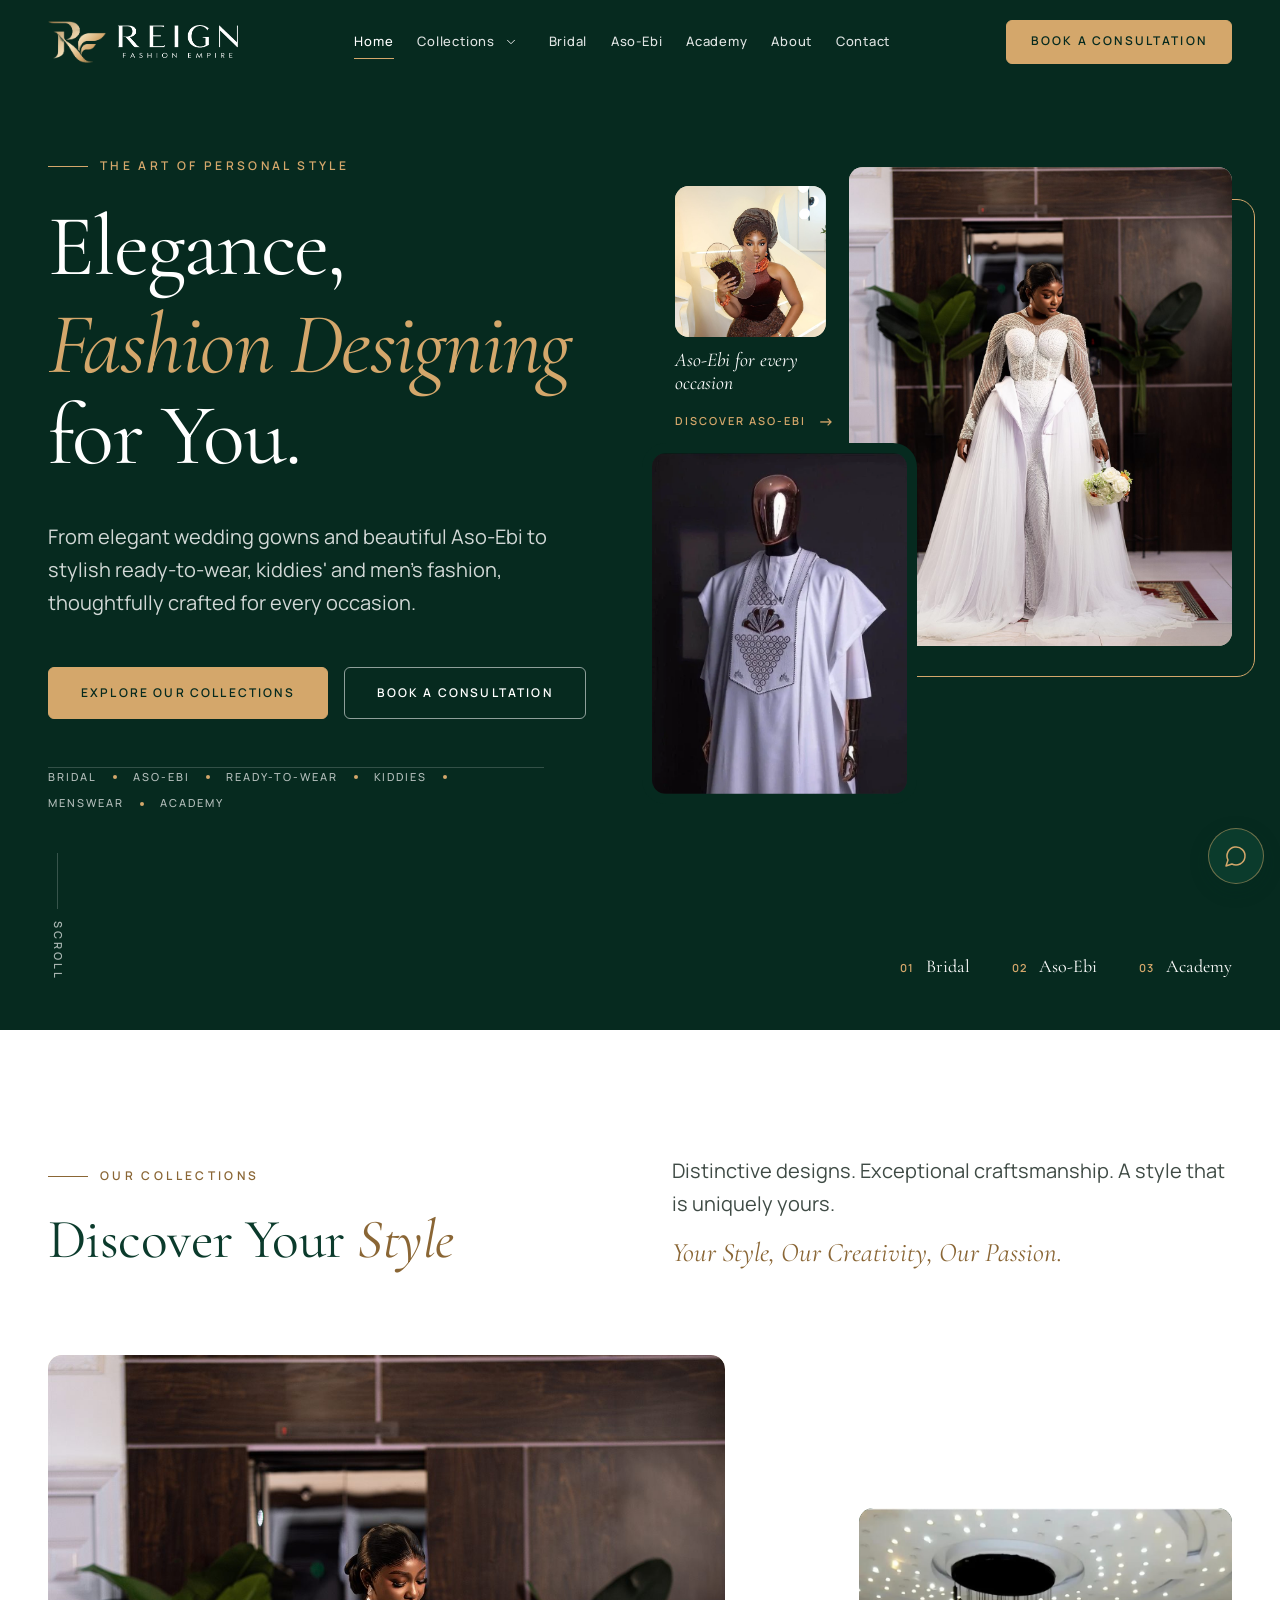
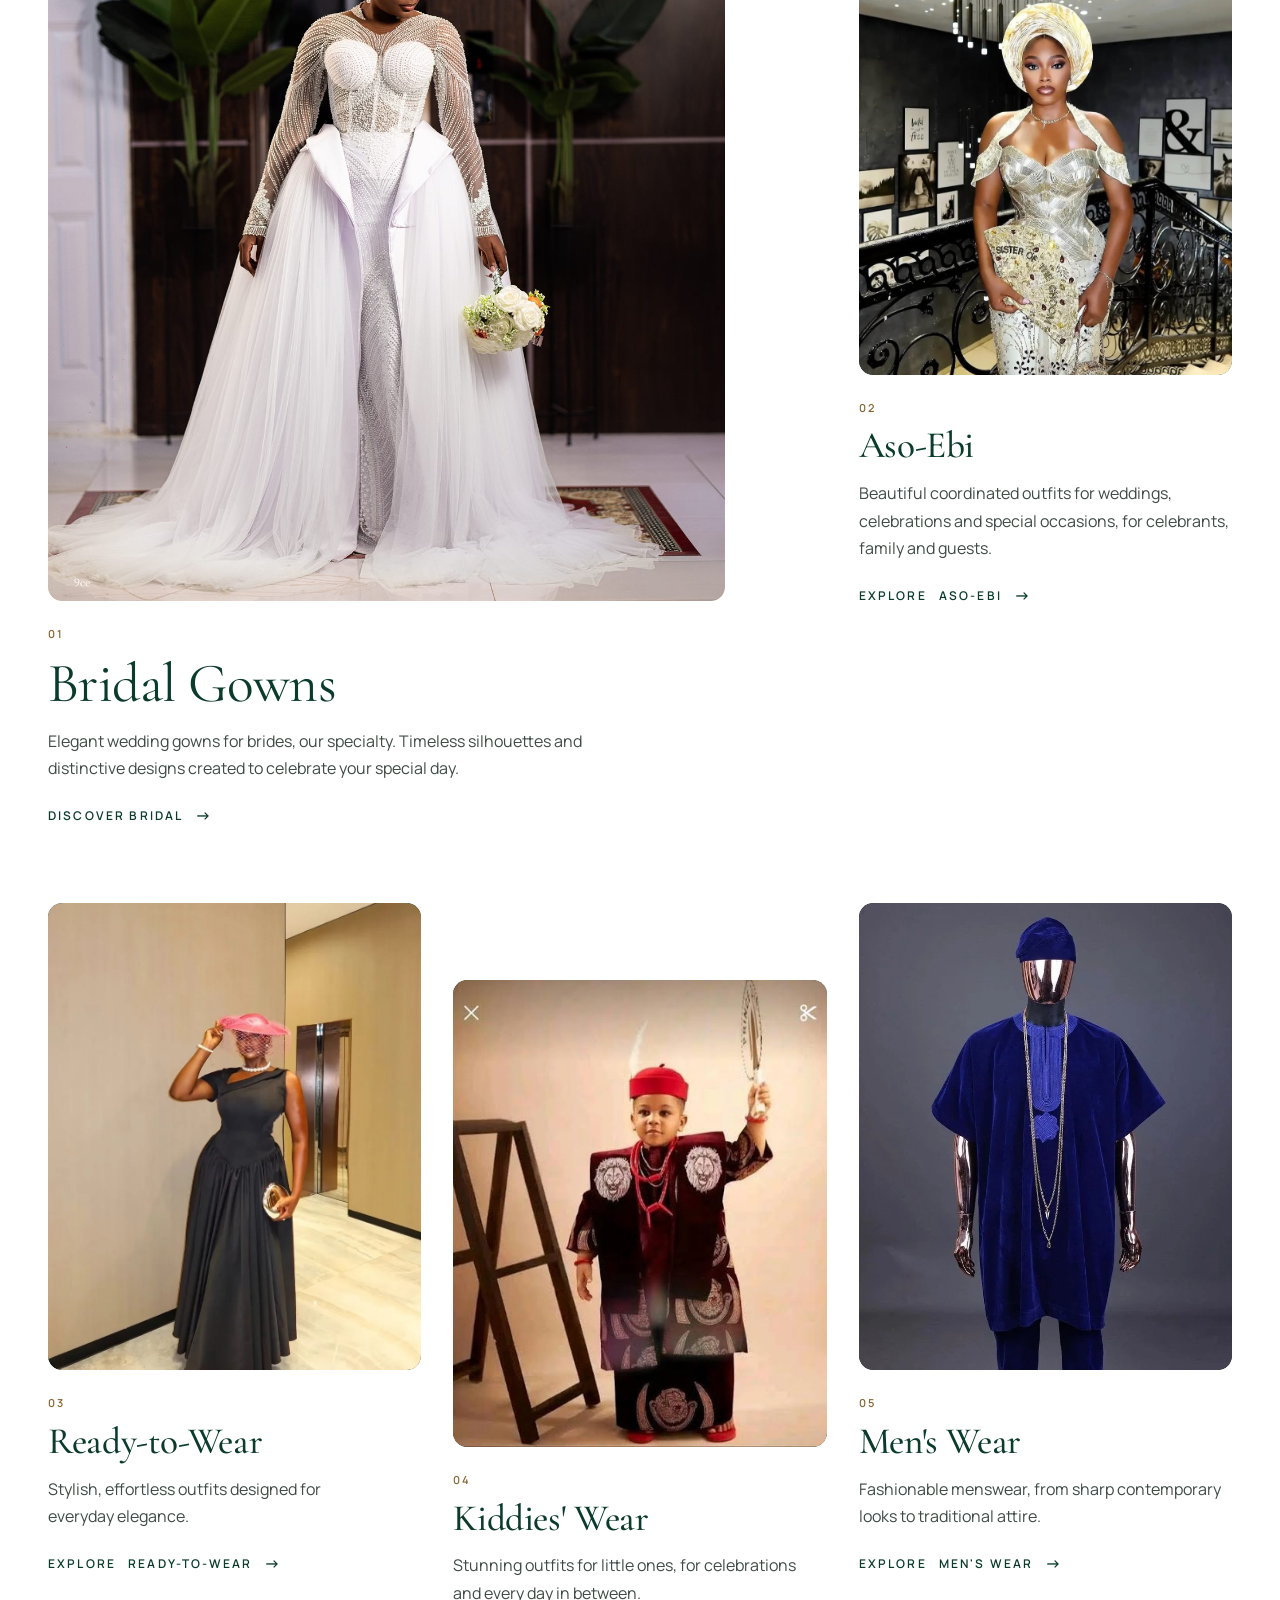
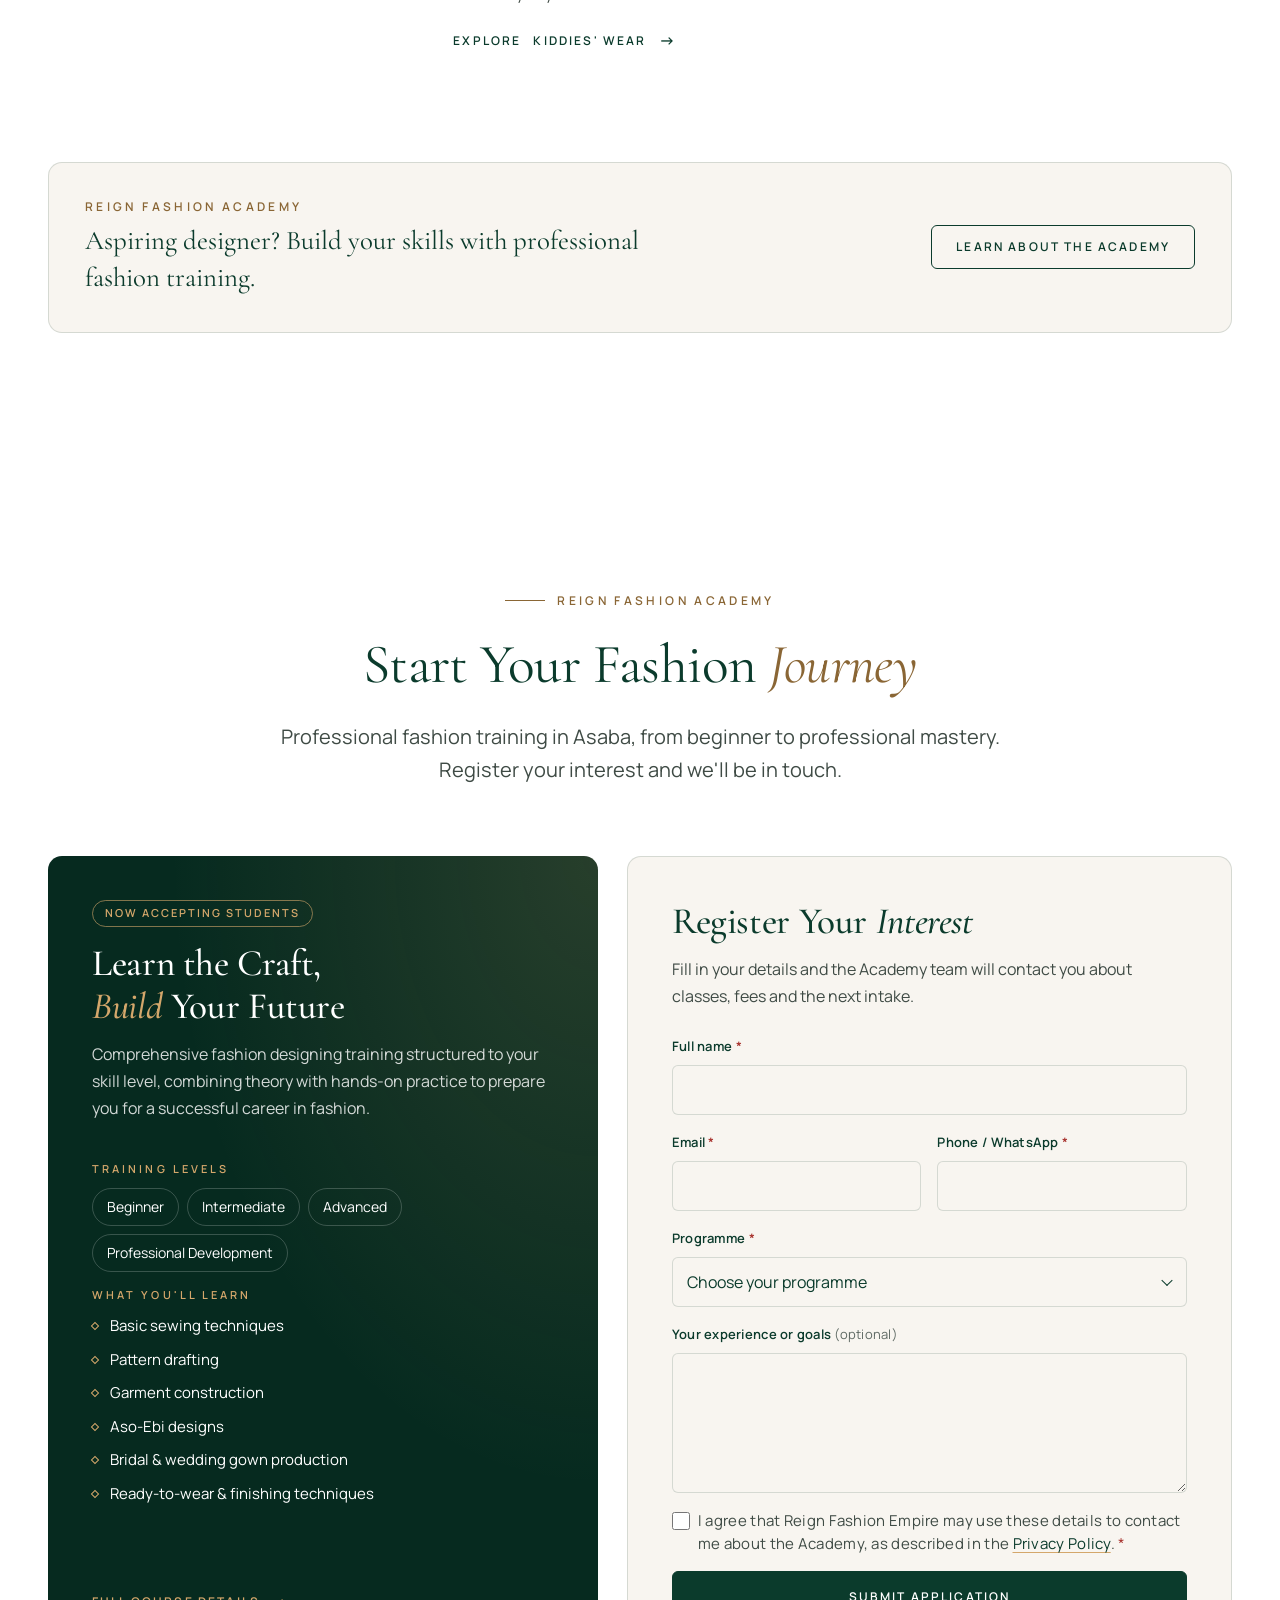
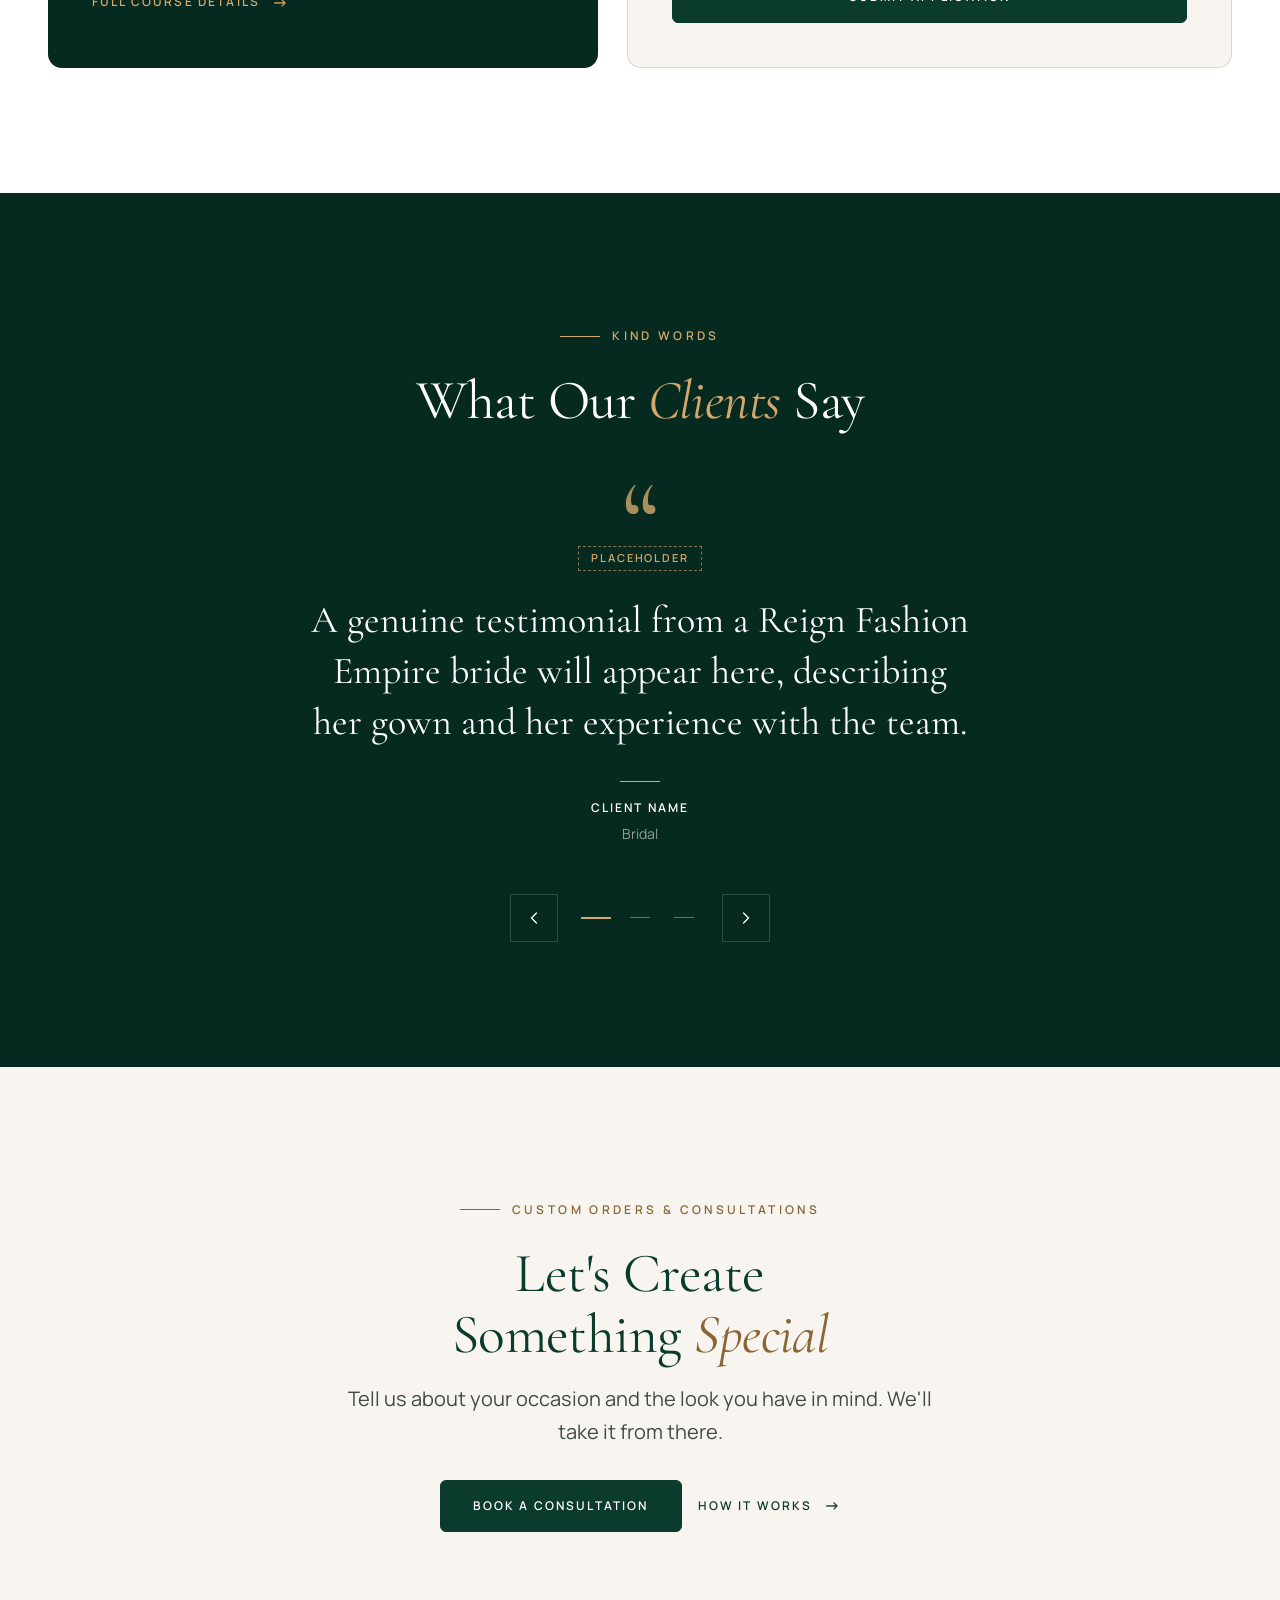
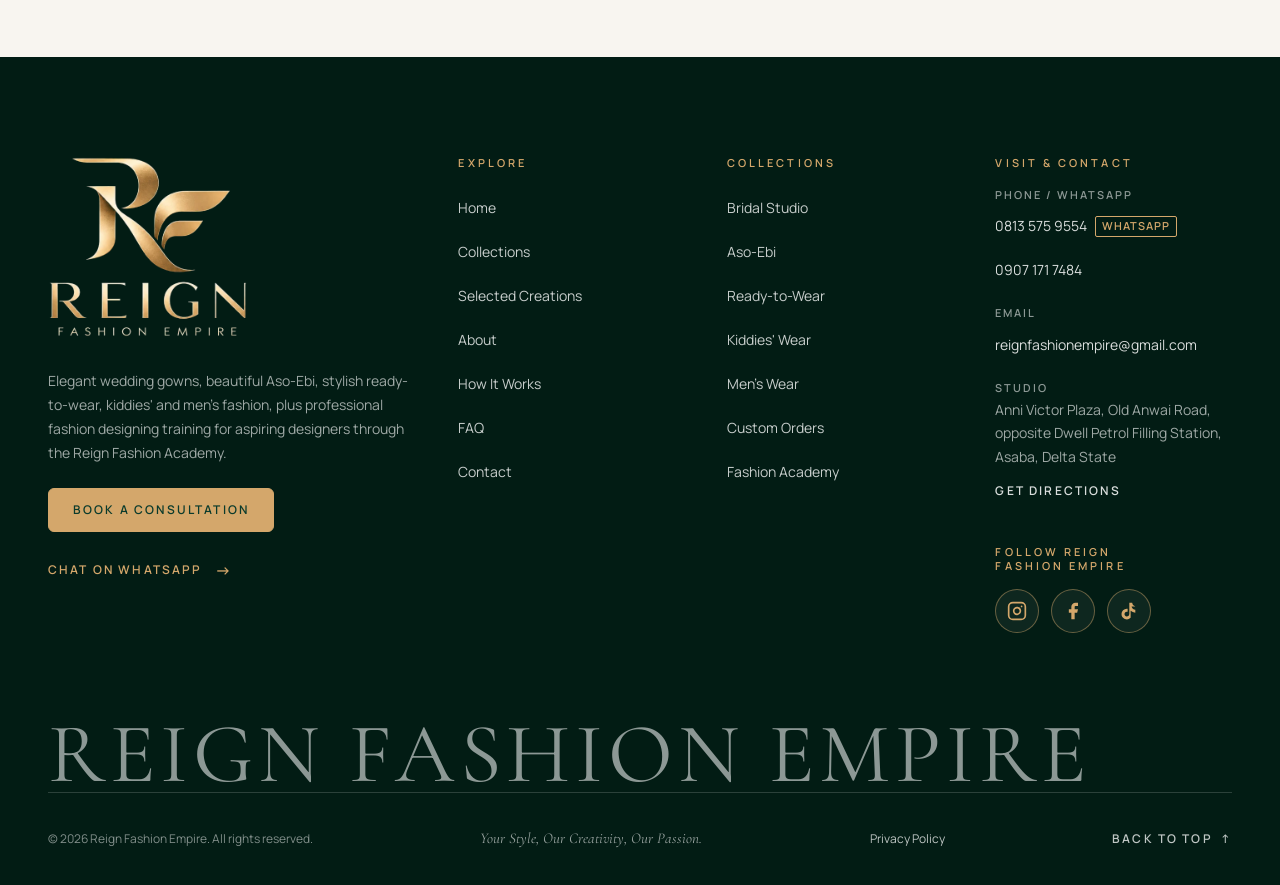
==== commit 0c14f64d: "Improve homepage performance and accessibility Reduce above-the-fold animation delay, defer offscree" ====
--- a/index.html
+++ b/index.html
@@ -479,7 +479,7 @@
 
           <div class="carousel__viewport">
             <ul class="carousel__track" aria-live="polite">
-              <li class="carousel__slide" role="group" aria-roledescription="slide" aria-label="1 of 3">
+              <li class="carousel__slide" aria-roledescription="slide" aria-label="1 of 3">
                 <figure class="testimonial">
                   <span class="testimonial__tag">Placeholder</span>
                   <blockquote class="testimonial__quote">
@@ -491,7 +491,7 @@
                   </figcaption>
                 </figure>
               </li>
-              <li class="carousel__slide" role="group" aria-roledescription="slide" aria-label="2 of 3">
+              <li class="carousel__slide" aria-roledescription="slide" aria-label="2 of 3">
                 <figure class="testimonial">
                   <span class="testimonial__tag">Placeholder</span>
                   <blockquote class="testimonial__quote">
@@ -503,7 +503,7 @@
                   </figcaption>
                 </figure>
               </li>
-              <li class="carousel__slide" role="group" aria-roledescription="slide" aria-label="3 of 3">
+              <li class="carousel__slide" aria-roledescription="slide" aria-label="3 of 3">
                 <figure class="testimonial">
                   <span class="testimonial__tag">Placeholder</span>
                   <blockquote class="testimonial__quote">
--- a/css/style.css
+++ b/css/style.css
@@ -985,6 +985,17 @@
 .js body.is-loaded .hero-anim { opacity: 1; transform: none; }
 .js body.is-loaded .hero-reveal { clip-path: inset(0 0 0 0); }
 .js body.is-loaded .hero__frame { opacity: 1; }
+
+/* Keep above-the-fold content visible immediately for a faster LCP. */
+.js .hero__content .hero-anim {
+  opacity: 1;
+  transform: none;
+  transition: none;
+}
+.js .hero__img--main .hero-reveal {
+  clip-path: inset(0);
+  transition: none;
+}
 
 /* --------------------------------------------------------------------------
    9b. Hero on brand green
@@ -2663,7 +2674,7 @@
   font-weight: 400;
   line-height: 0.9;
   letter-spacing: 0.06em;
-  color: rgba(255, 255, 255, 0.07);
+  color: rgba(255, 255, 255, 0.55);
   white-space: nowrap;
   user-select: none;
 }
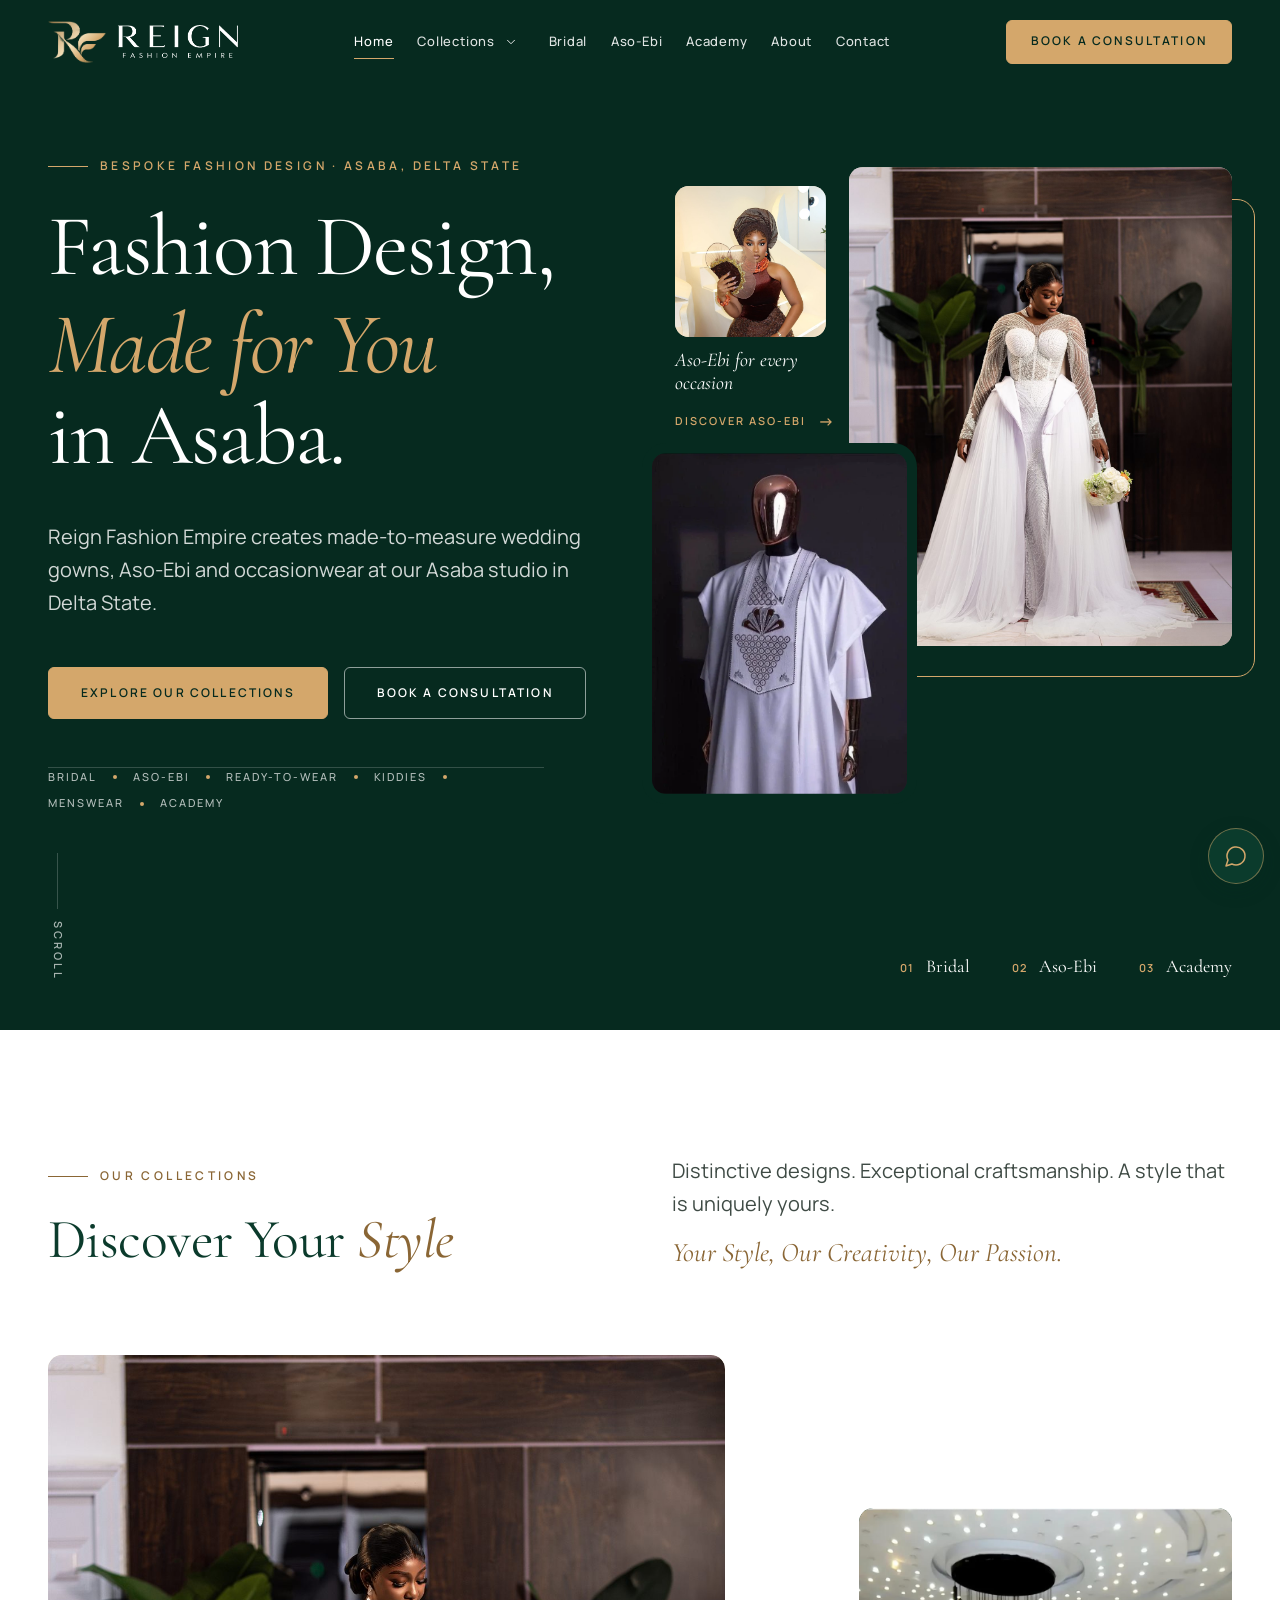
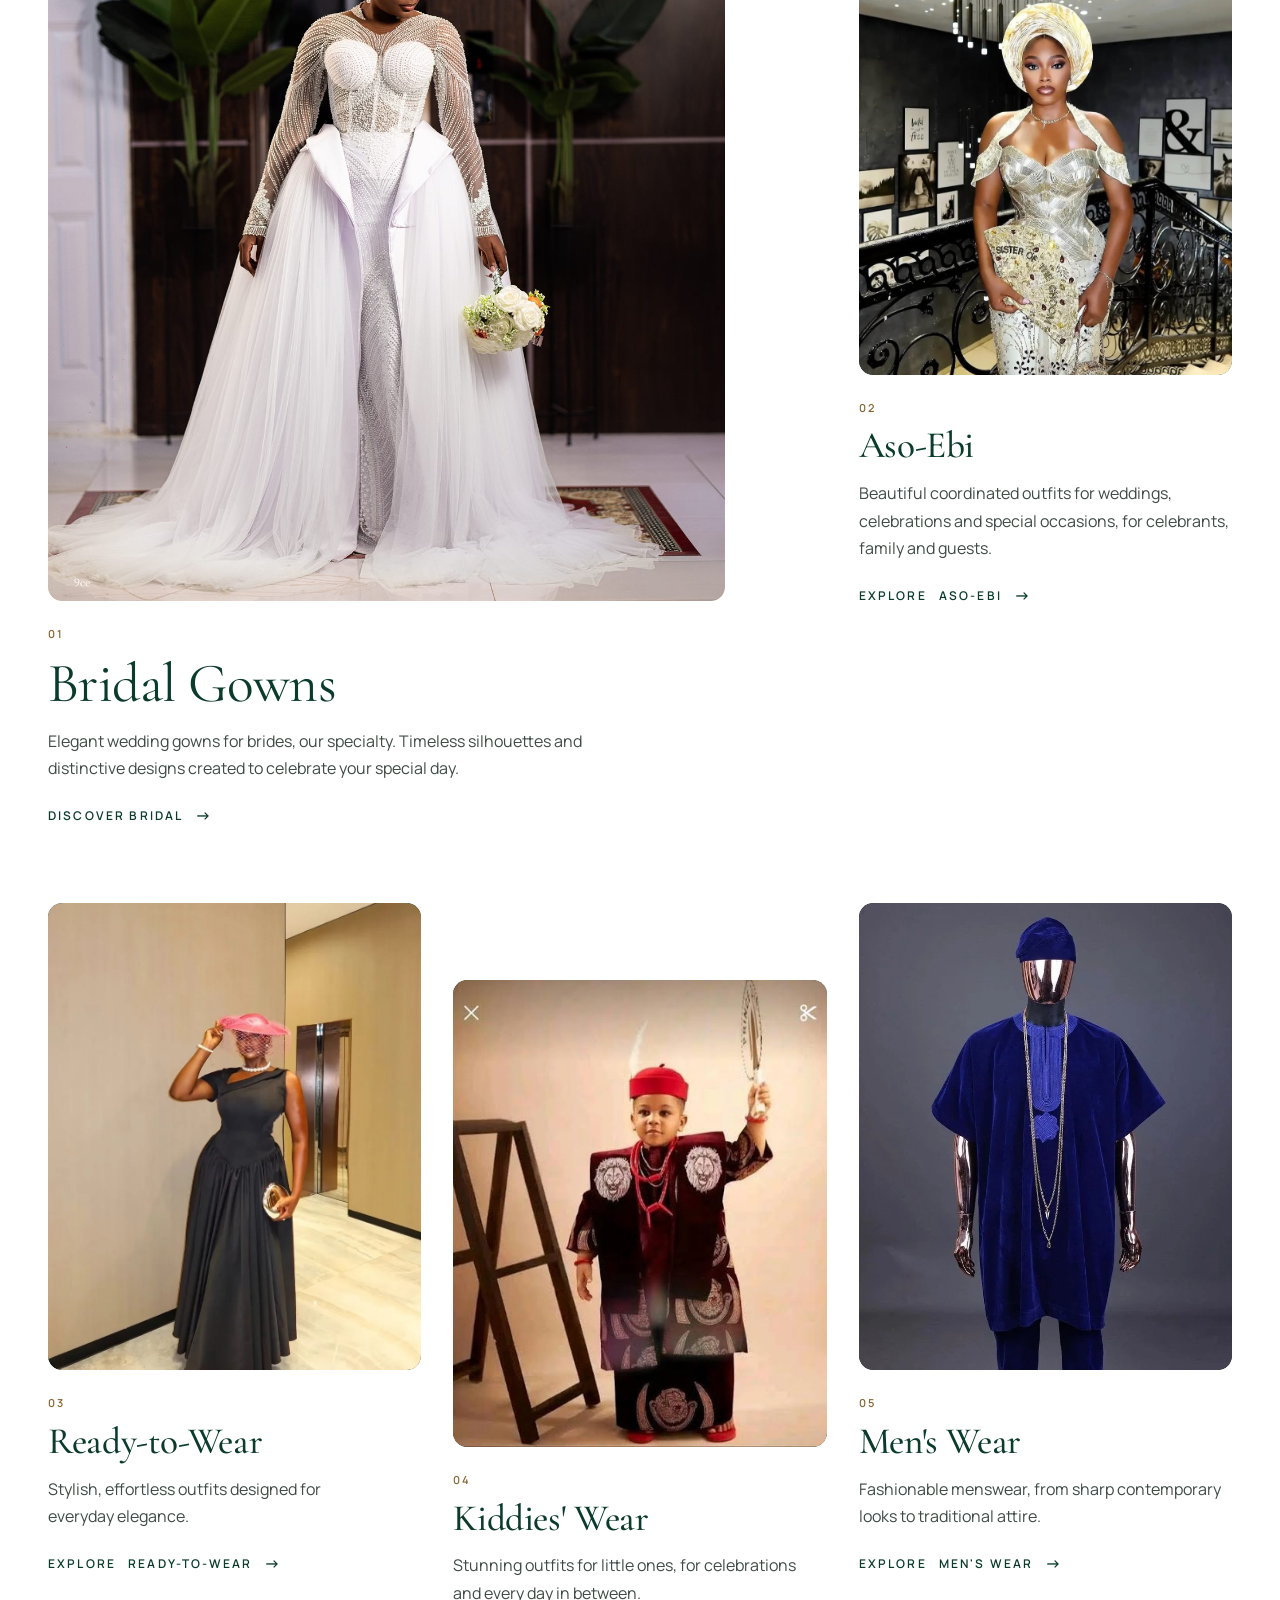
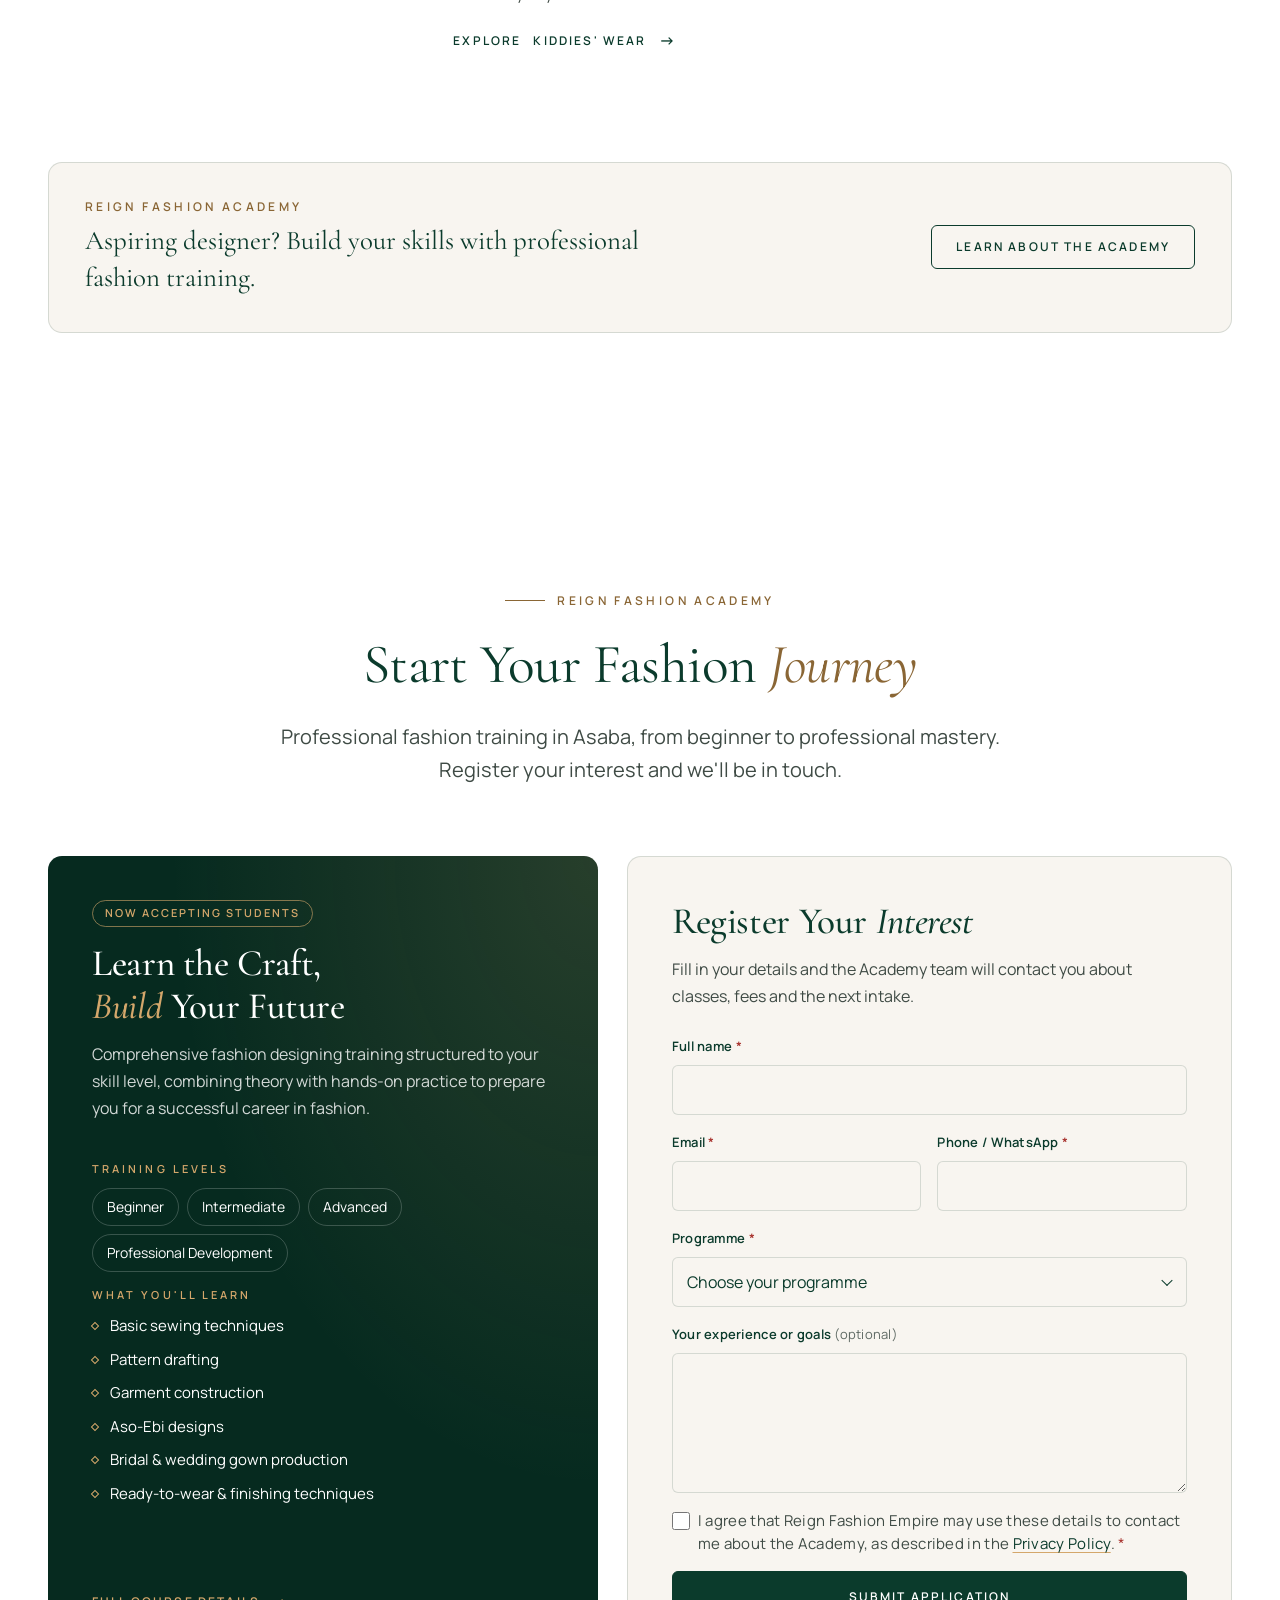
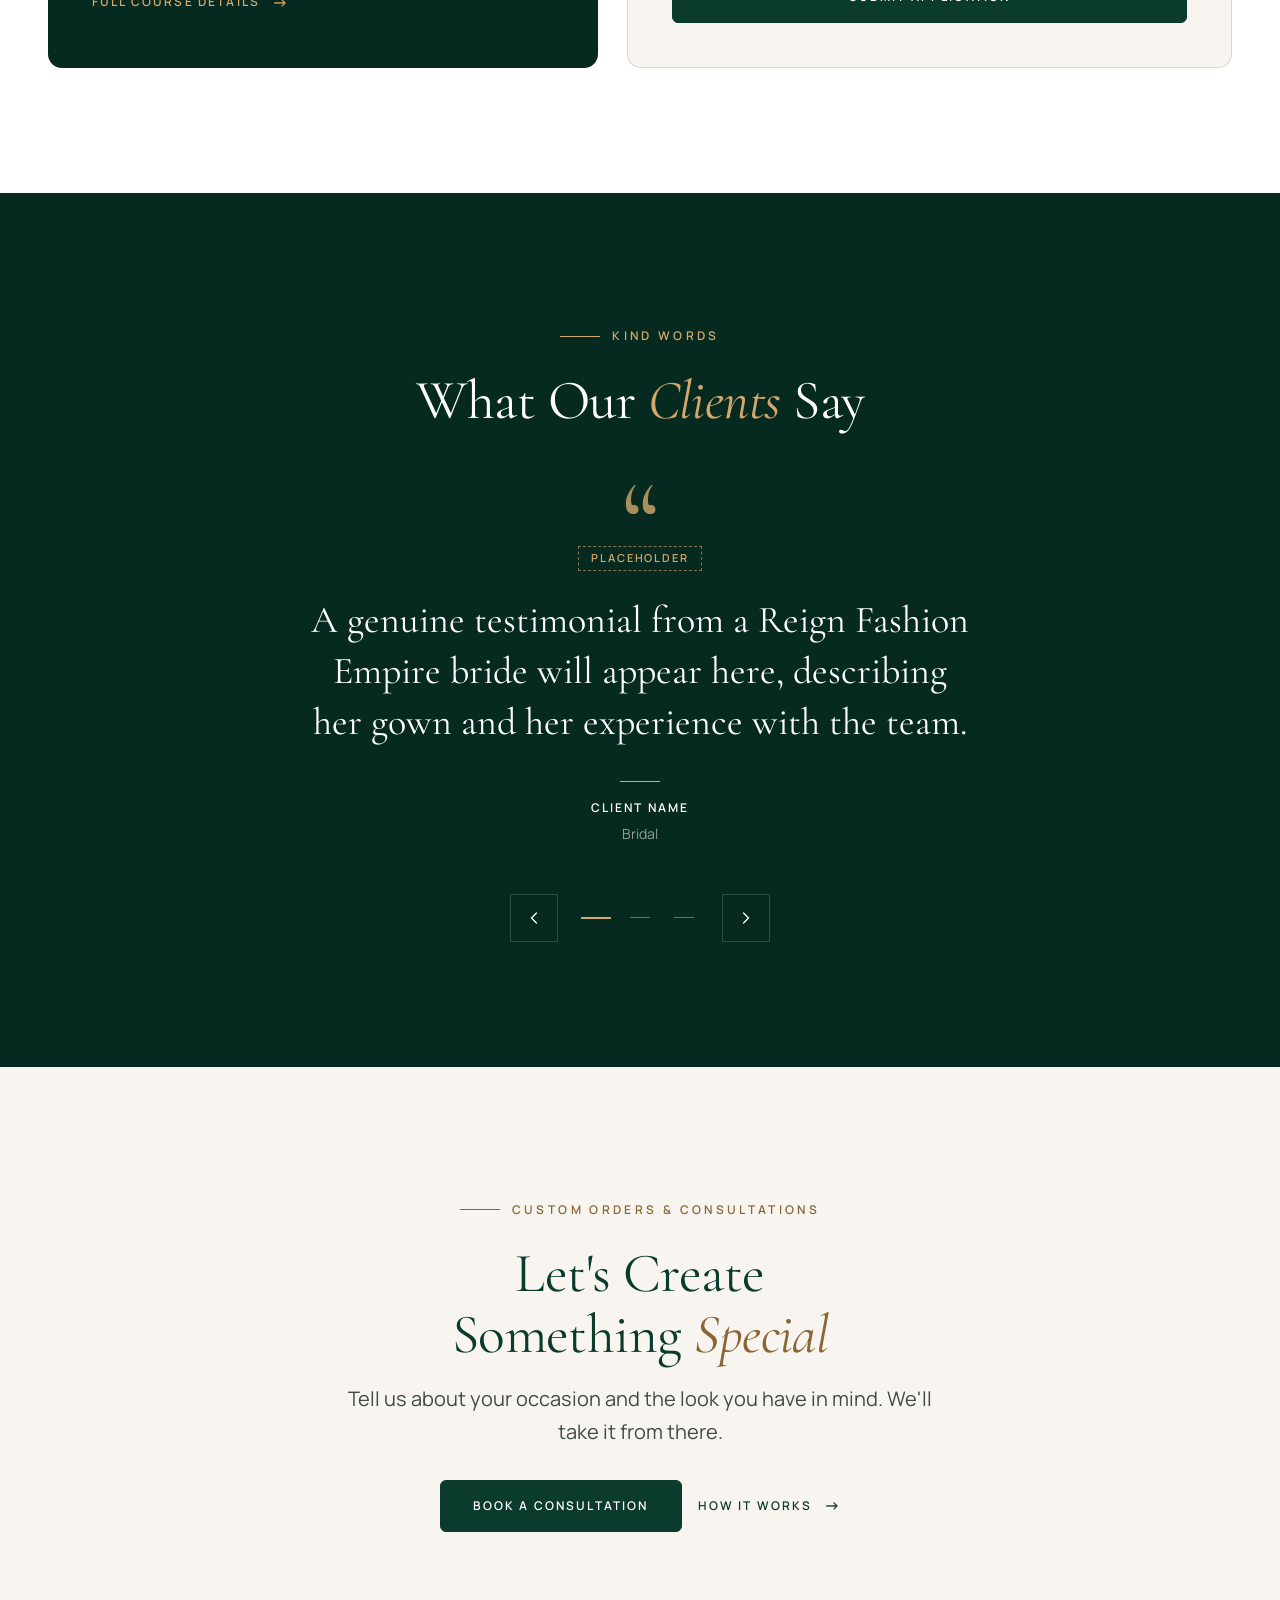
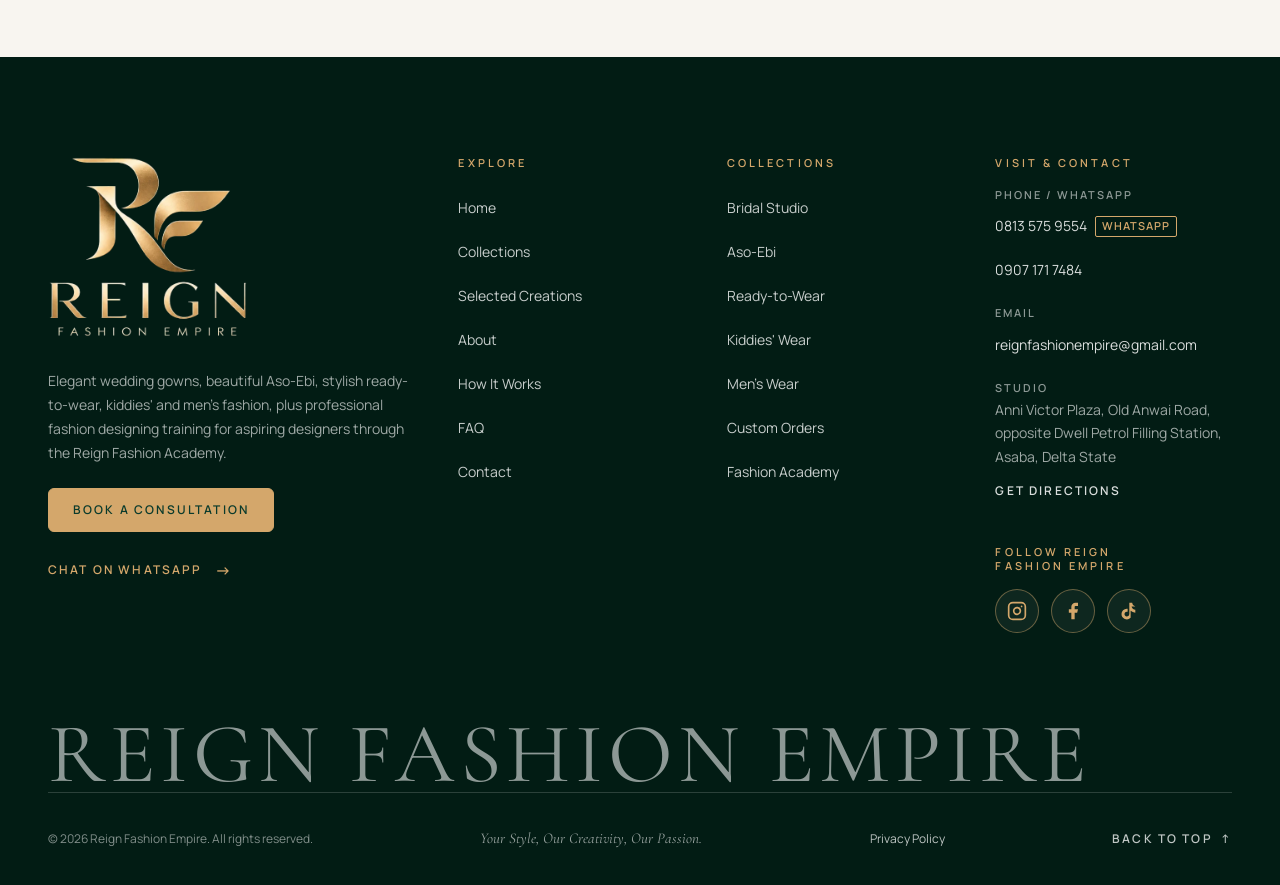
==== commit a63cc7e6: "Improve local search relevance for Asaba and Delta State Clarify the homepage fashion-design focus a" ====
--- a/index.html
+++ b/index.html
@@ -4,8 +4,8 @@
   <meta charset="UTF-8">
   <meta name="viewport" content="width=device-width, initial-scale=1">
 
-  <title>Reign Fashion Empire (Reignfashionempire) | Bespoke Fashion Designing, Wedding Gowns &amp; Academy in Asaba</title>
-  <meta name="description" content="Reign Fashion Empire (Reignfashionempire), Asaba: expert fashion designing, elegant wedding gowns, beautiful Aso-Ebi, stylish ready-to-wear, kiddies' and men's wear, plus professional fashion design training at Reign Fashion Academy.">
+  <title>Fashion Designer in Asaba | Reign Fashion Empire</title>
+  <meta name="description" content="Reign Fashion Empire creates bespoke wedding gowns, Aso-Ebi and made-to-measure fashion in Asaba, Delta State. Explore our designs and book a consultation.">
   <meta name="keywords" content="Reignfashionempire, Reign Fashion Empire, Reign Fashion, fashion designing Asaba, fashion designer Delta State, wedding gowns Asaba, bridal dresses Asaba, Aso-Ebi styles Asaba, Nigerian fashion designer, bespoke fashion designing, Reign Fashion Academy">
   <meta name="theme-color" content="#062A1F">
 
@@ -18,19 +18,19 @@
   <meta property="og:type" content="website">
   <meta property="og:site_name" content="Reign Fashion Empire">
   <meta property="og:locale" content="en_NG">
-  <meta property="og:title" content="Reign Fashion Empire (Reignfashionempire) | Bespoke Fashion Designing &amp; Wedding Gowns Asaba">
-  <meta property="og:description" content="Reign Fashion Empire (Reignfashionempire), Asaba: expert fashion designing, elegant wedding gowns, beautiful Aso-Ebi, stylish ready-to-wear, and fashion design academy.">
+  <meta property="og:title" content="Fashion Designer in Asaba | Reign Fashion Empire">
+  <meta property="og:description" content="Reign Fashion Empire creates bespoke wedding gowns, Aso-Ebi and made-to-measure fashion in Asaba, Delta State. Explore our designs and book a consultation.">
   <meta property="og:url" content="https://reignfashionempire.com/">
   <meta property="og:image" content="https://reignfashionempire.com/assets/images/brand/og-image.jpg">
   <meta property="og:image:width" content="1200">
   <meta property="og:image:height" content="630">
   <meta property="og:image:alt" content="Reign Fashion Empire logo in gold on deep green">
   <meta name="twitter:card" content="summary_large_image">
-  <meta name="twitter:title" content="Reign Fashion Empire (Reignfashionempire) | Bespoke Fashion Designing &amp; Wedding Gowns Asaba">
-  <meta name="twitter:description" content="Reign Fashion Empire (Reignfashionempire), Asaba: expert fashion designing, elegant wedding gowns, beautiful Aso-Ebi, stylish ready-to-wear, and fashion design academy.">
+  <meta name="twitter:title" content="Fashion Designer in Asaba | Reign Fashion Empire">
+  <meta name="twitter:description" content="Reign Fashion Empire creates bespoke wedding gowns, Aso-Ebi and made-to-measure fashion in Asaba, Delta State. Explore our designs and book a consultation.">
   <meta name="twitter:image" content="https://reignfashionempire.com/assets/images/brand/og-image.jpg">
 
-  <!-- STRUCTURED DATA (generated): business details + FAQ for Google -->
+  <!-- STRUCTURED DATA (generated): business, academy and FAQ details -->
   <script type="application/ld+json">
   {
     "@context": "https://schema.org",
@@ -41,7 +41,7 @@
     "url": "https://reignfashionempire.com/",
     "logo": "https://reignfashionempire.com/assets/images/brand/logo-full-gold.png",
     "image": "https://reignfashionempire.com/assets/images/brand/og-image.jpg",
-    "description": "Premier fashion designing house and haute couture atelier in Asaba creating bespoke wedding gowns, luxury Aso-Ebi, stylish ready-to-wear, kiddies' and men's wear, with professional fashion designing training at the Reign Fashion Academy.",
+    "description": "Reign Fashion Empire is a fashion design studio in Asaba, Delta State, creating bespoke wedding gowns, Aso-Ebi and made-to-measure fashion, with professional training at Reign Fashion Academy.",
     "slogan": "Your Style, Our Creativity, Our Passion.",
     "telephone": "+2348135759554",
     "email": "reignfashionempire@gmail.com",
@@ -52,9 +52,18 @@
       "addressRegion": "Delta State",
       "addressCountry": "NG"
     },
-    "areaServed": {
-      "@type": "City",
-      "name": "Asaba"
+    "areaServed": [
+      {
+        "@type": "City",
+        "name": "Asaba"
+      },
+      {
+        "@type": "AdministrativeArea",
+        "name": "Delta State"
+      }
+    ],
+    "department": {
+      "@id": "https://reignfashionempire.com/academy#organization"
     },
     "contactPoint": [
       {
@@ -173,16 +182,16 @@
       <div class="container hero__grid">
 
         <div class="hero__content">
-          <p class="eyebrow hero-anim" style="--d: 100ms" data-edit="home-t1">The Art of Personal Style</p>
+          <p class="eyebrow hero-anim" style="--d: 100ms" data-edit="home-t1">Bespoke Fashion Design · Asaba, Delta State</p>
 
           <h1 id="hero-title" class="display hero__title">
-            <span class="hero__line"><span class="hero-anim hero-anim--rise" style="--d: 200ms">Elegance,</span></span>
-            <span class="hero__line"><span class="hero-anim hero-anim--rise" style="--d: 320ms"><em>Fashion Designing</em> for You.</span></span>
+            <span class="hero__line"><span class="hero-anim hero-anim--rise" style="--d: 200ms">Fashion Design,</span></span>
+            <span class="hero__line"><span class="hero-anim hero-anim--rise" style="--d: 320ms"><em>Made for You</em> in Asaba.</span></span>
           </h1>
 
           <p class="lead hero__lead hero-anim" style="--d: 520ms" data-edit="home-t2">
-            From elegant wedding gowns and beautiful Aso-Ebi to stylish ready-to-wear,
-            kiddies' and men's fashion, thoughtfully crafted for every occasion.
+            Reign Fashion Empire creates made-to-measure wedding gowns, Aso-Ebi and occasionwear
+            at our Asaba studio in Delta State.
           </p>
 
           <div class="btn-row hero-anim" style="--d: 640ms">
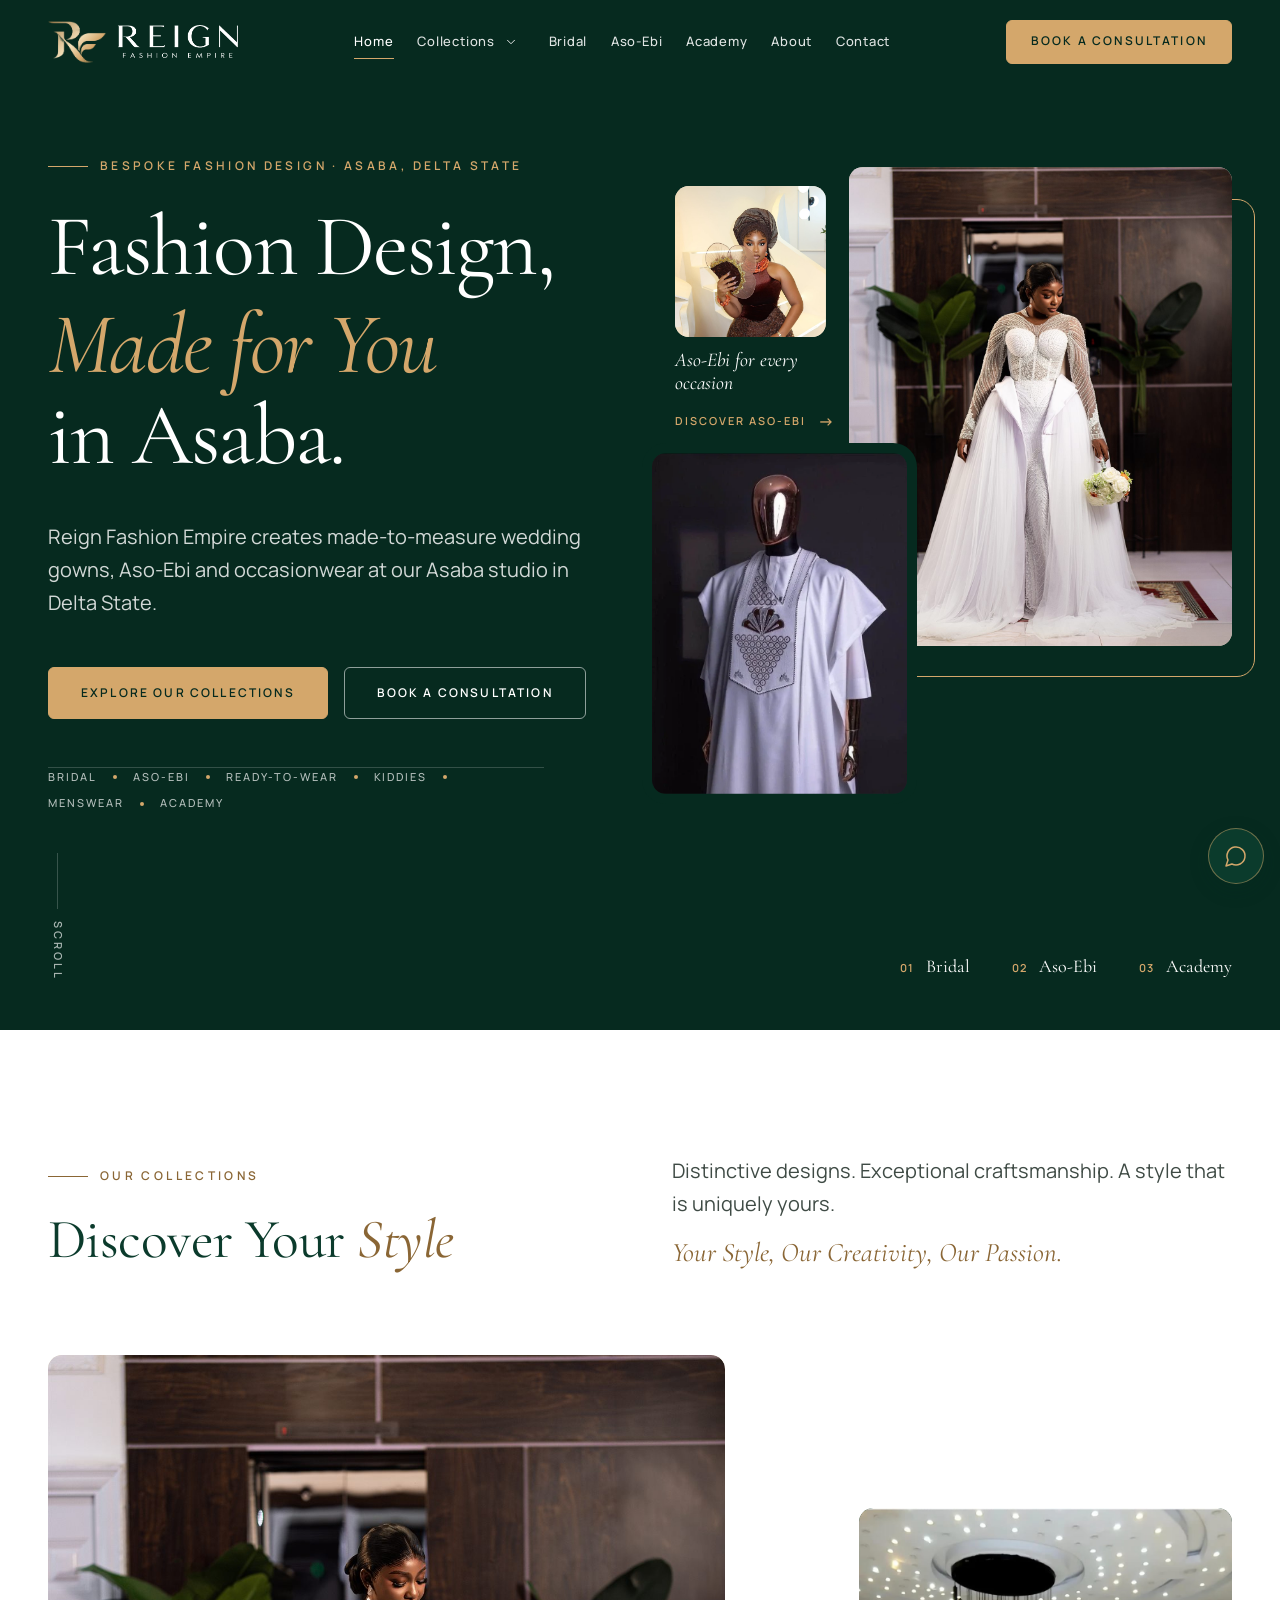
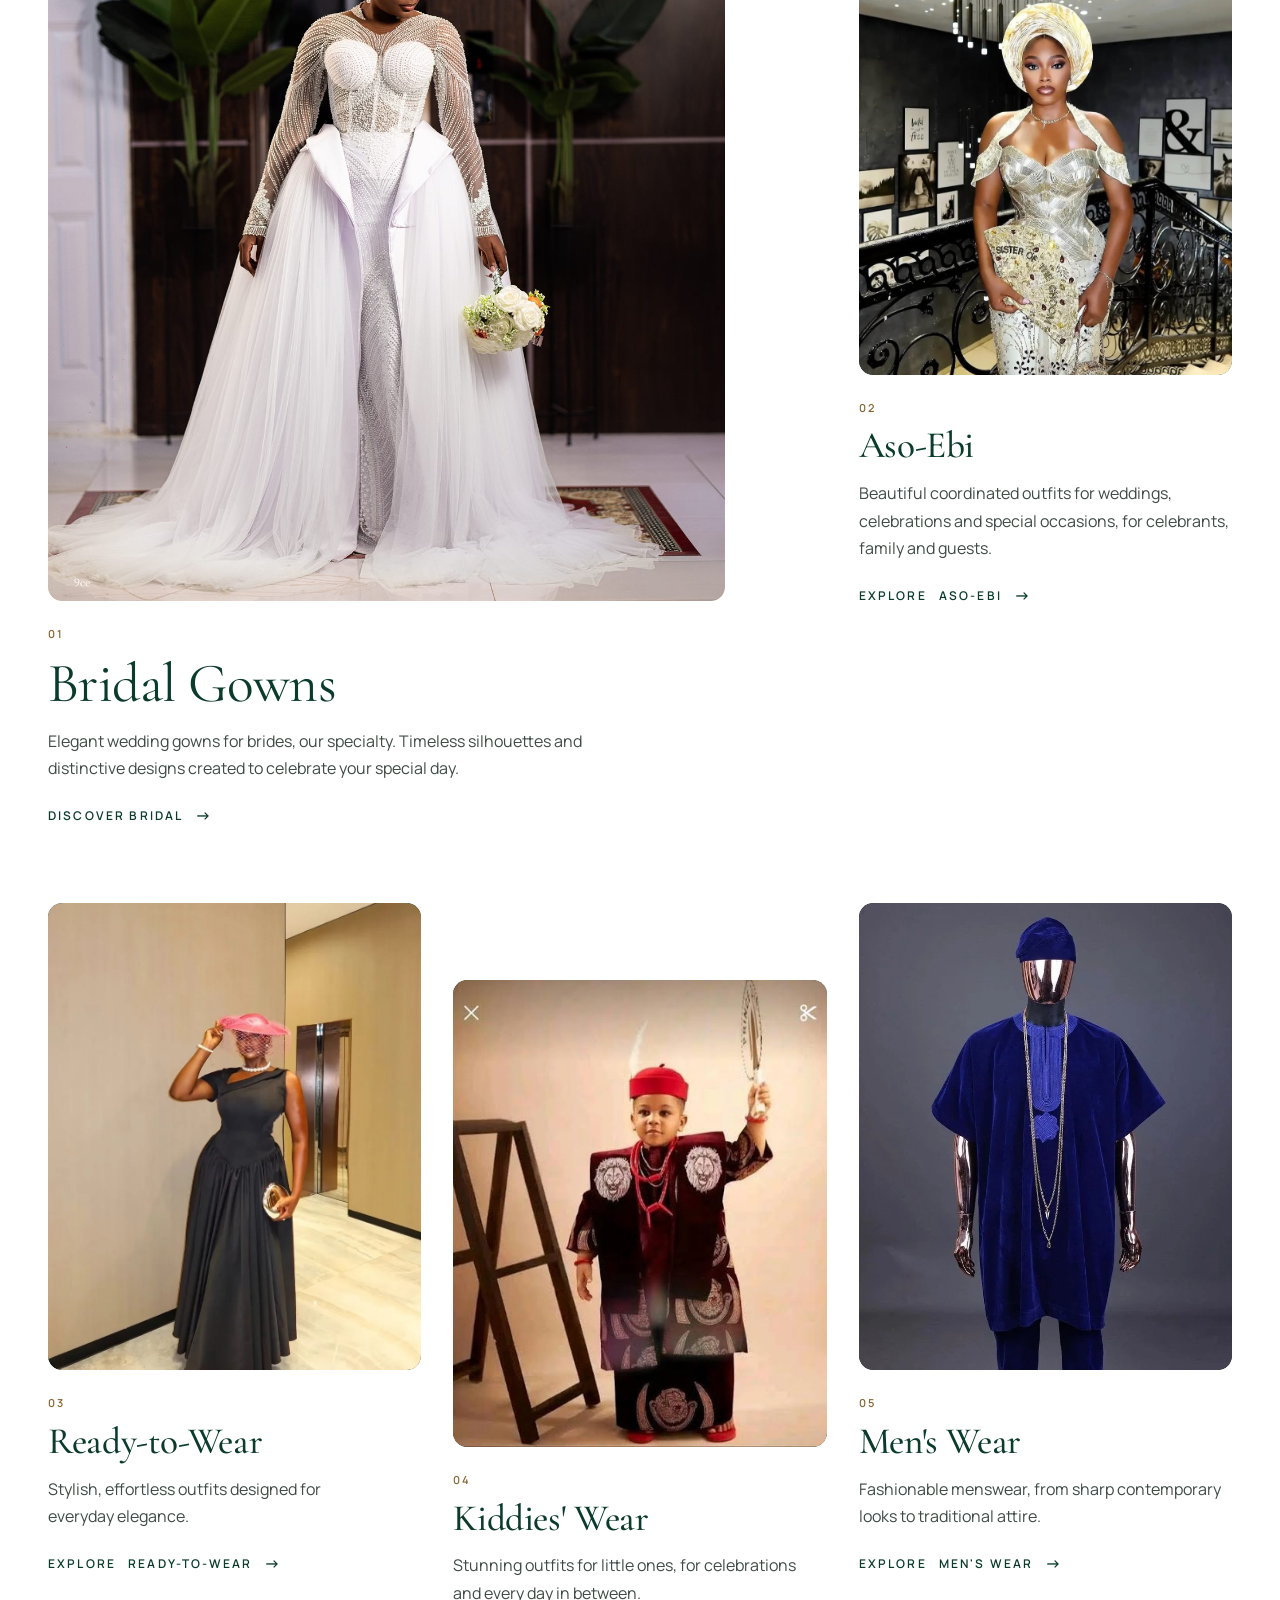
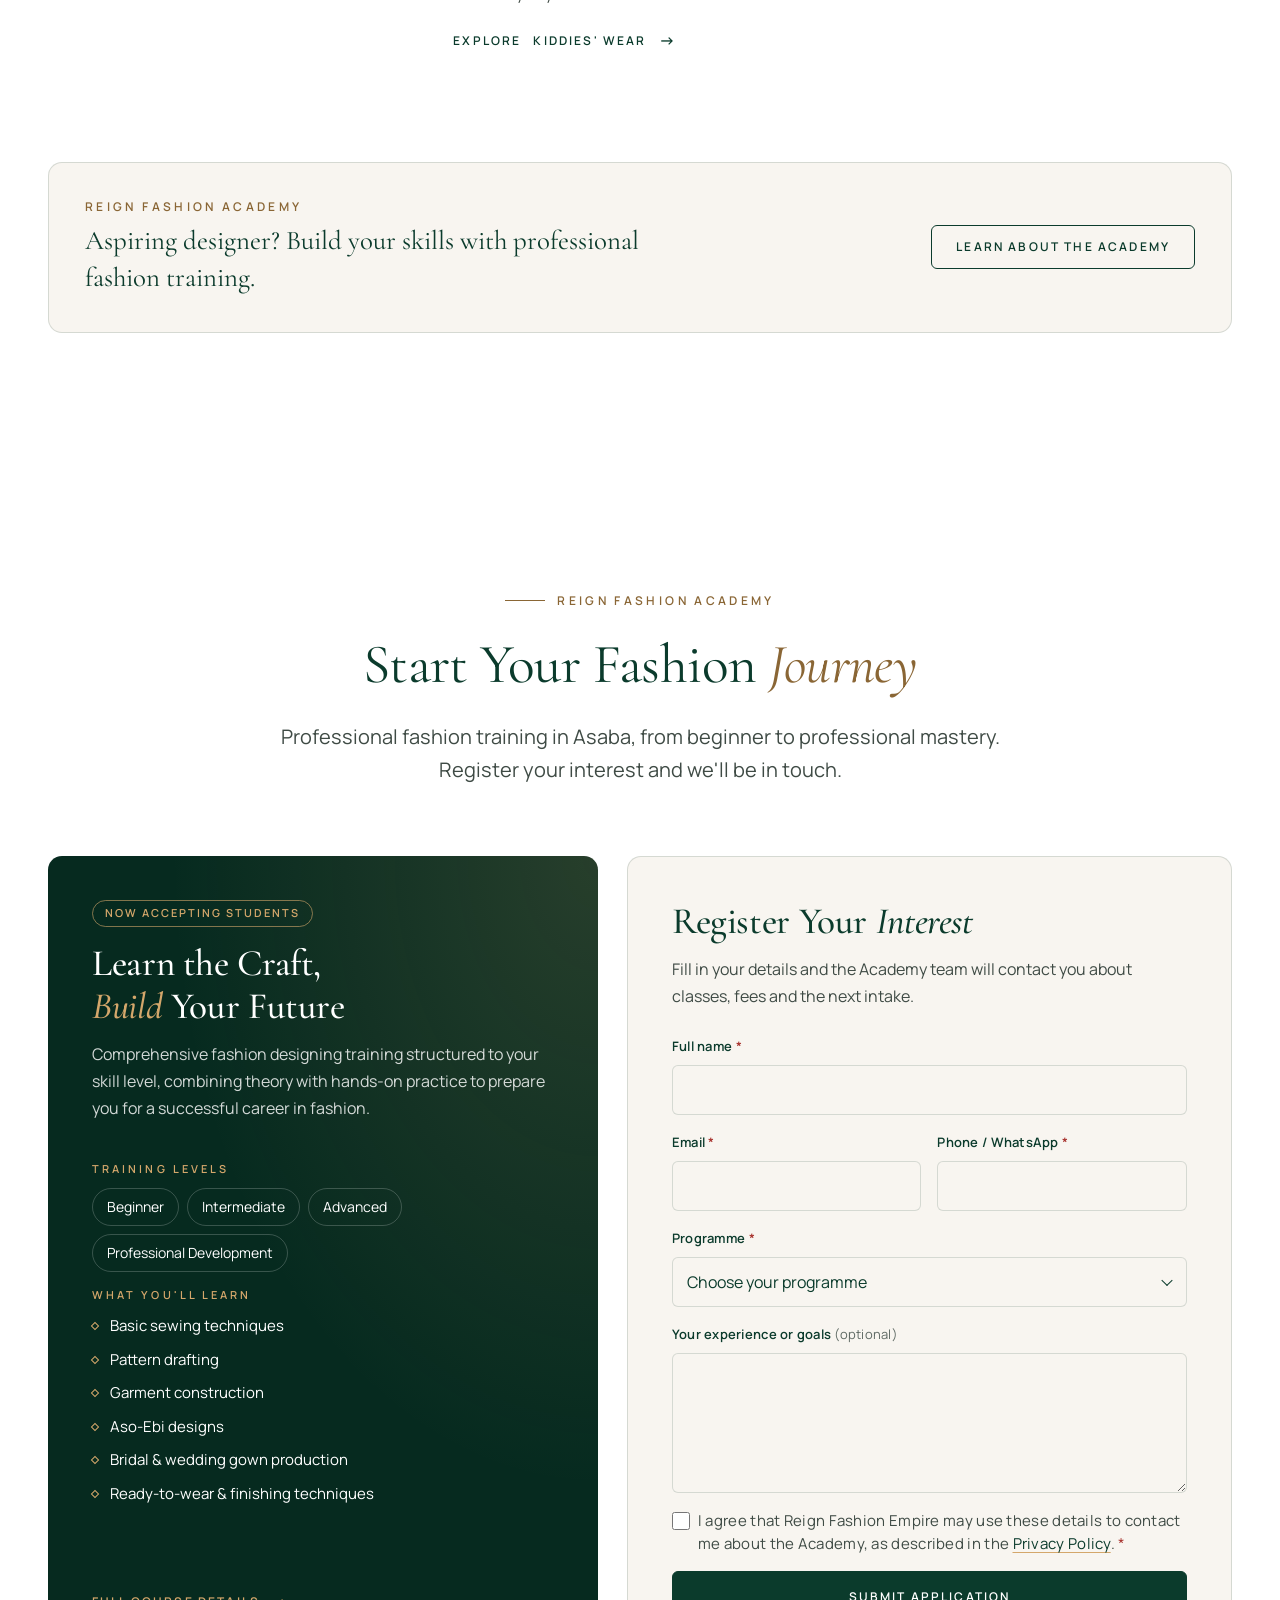
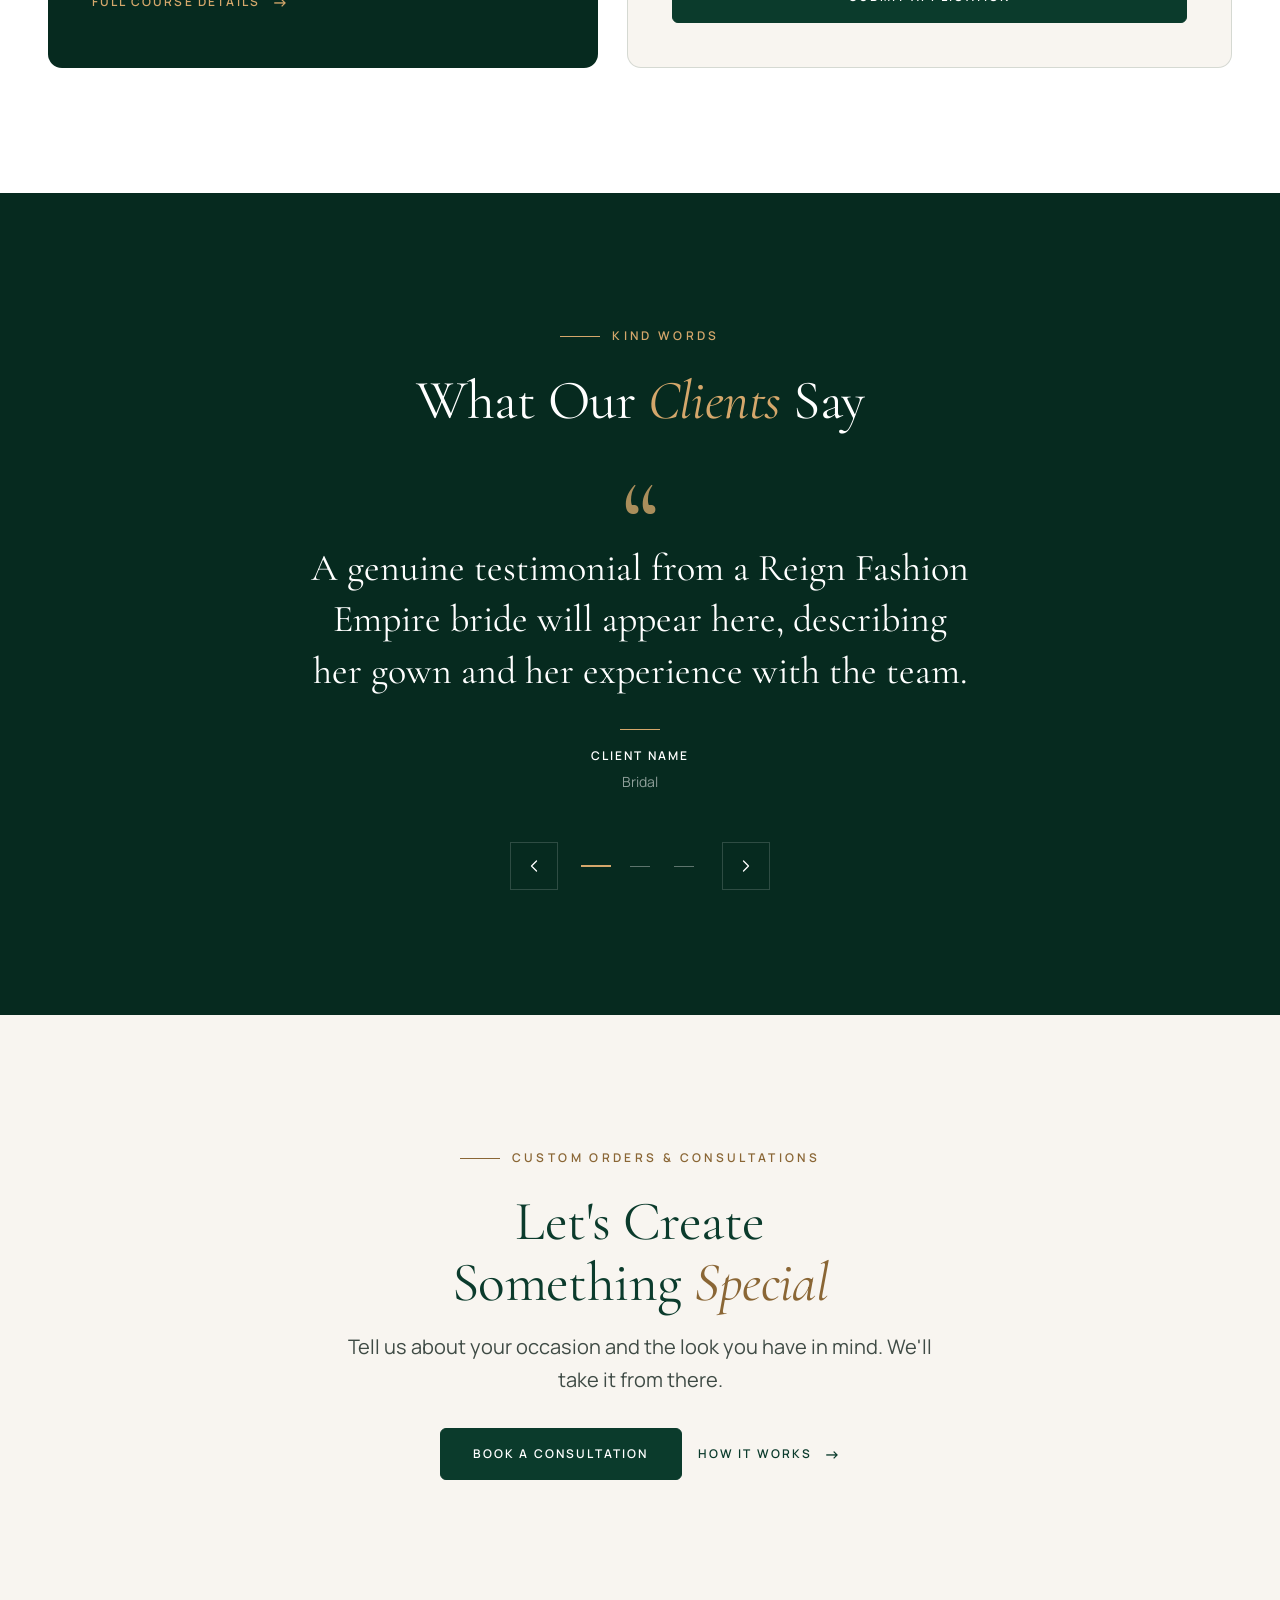
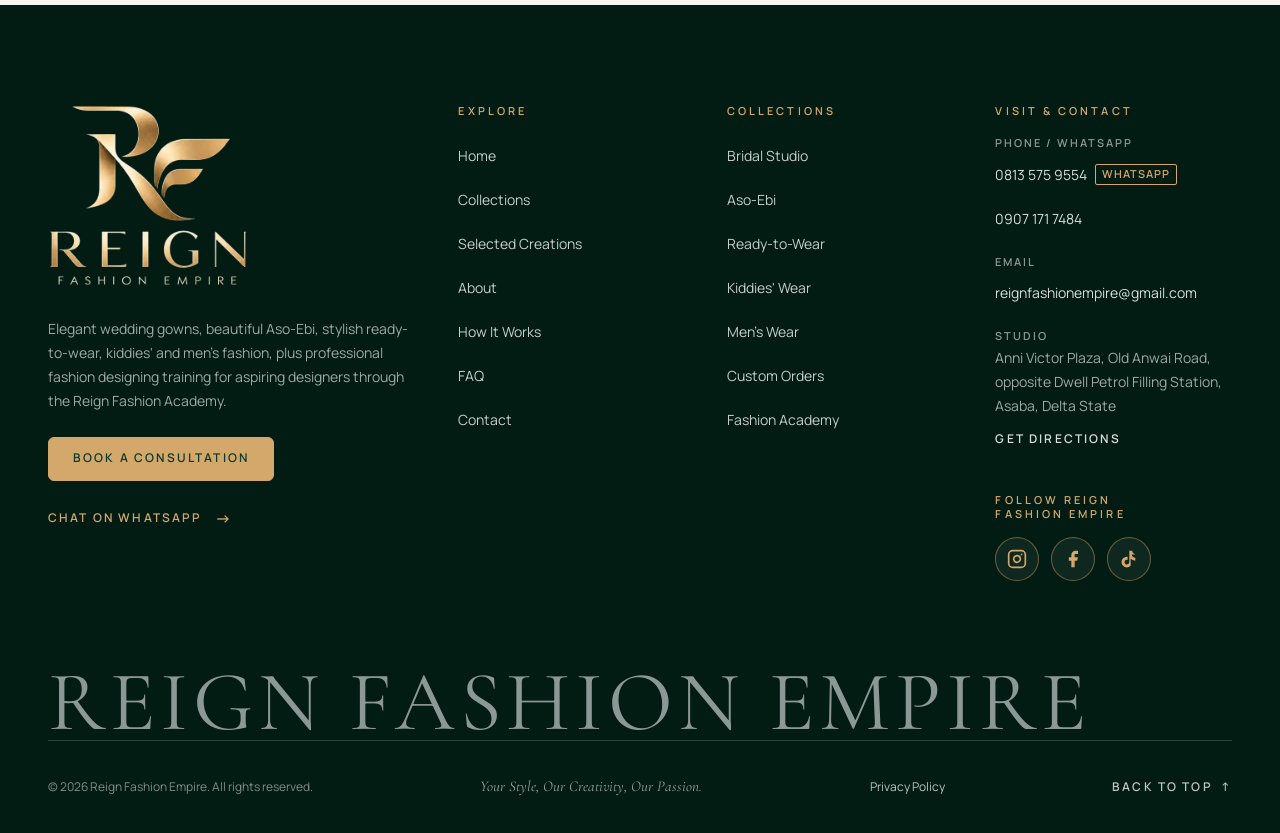
==== commit 78da7c7a: "Remove placeholder labels from homepage testimonials Keep the testimonial examples clearly identifie" ====
--- a/index.html
+++ b/index.html
@@ -468,9 +468,8 @@
 
     <!-- ============================================================
          TESTIMONIALS
-         PLACEHOLDERS ONLY — replace each slide with genuine client
-         feedback (shared with the client's permission), then delete the
-         .testimonial__tag "Placeholder" labels. Do not add invented
+         DRAFT EXAMPLES ONLY — replace each slide with genuine client
+         feedback shared with the client's permission. Do not add invented
          names, photos or star ratings.
          To add or remove a testimonial, copy or delete an <li> slide;
          the script builds the dots and counter automatically.
@@ -490,7 +489,6 @@
             <ul class="carousel__track" aria-live="polite">
               <li class="carousel__slide" aria-roledescription="slide" aria-label="1 of 3">
                 <figure class="testimonial">
-                  <span class="testimonial__tag">Placeholder</span>
                   <blockquote class="testimonial__quote">
                     <p>A genuine testimonial from a Reign Fashion Empire bride will appear here, describing her gown and her experience with the team.</p>
                   </blockquote>
@@ -502,7 +500,6 @@
               </li>
               <li class="carousel__slide" aria-roledescription="slide" aria-label="2 of 3">
                 <figure class="testimonial">
-                  <span class="testimonial__tag">Placeholder</span>
                   <blockquote class="testimonial__quote">
                     <p>Feedback from an Aso-Ebi or occasion-wear client will appear here once it has been collected and approved for use.</p>
                   </blockquote>
@@ -514,7 +511,6 @@
               </li>
               <li class="carousel__slide" aria-roledescription="slide" aria-label="3 of 3">
                 <figure class="testimonial">
-                  <span class="testimonial__tag">Placeholder</span>
                   <blockquote class="testimonial__quote">
                     <p>Words from a Reign Fashion Empire Academy student about their training experience will appear here.</p>
                   </blockquote>
